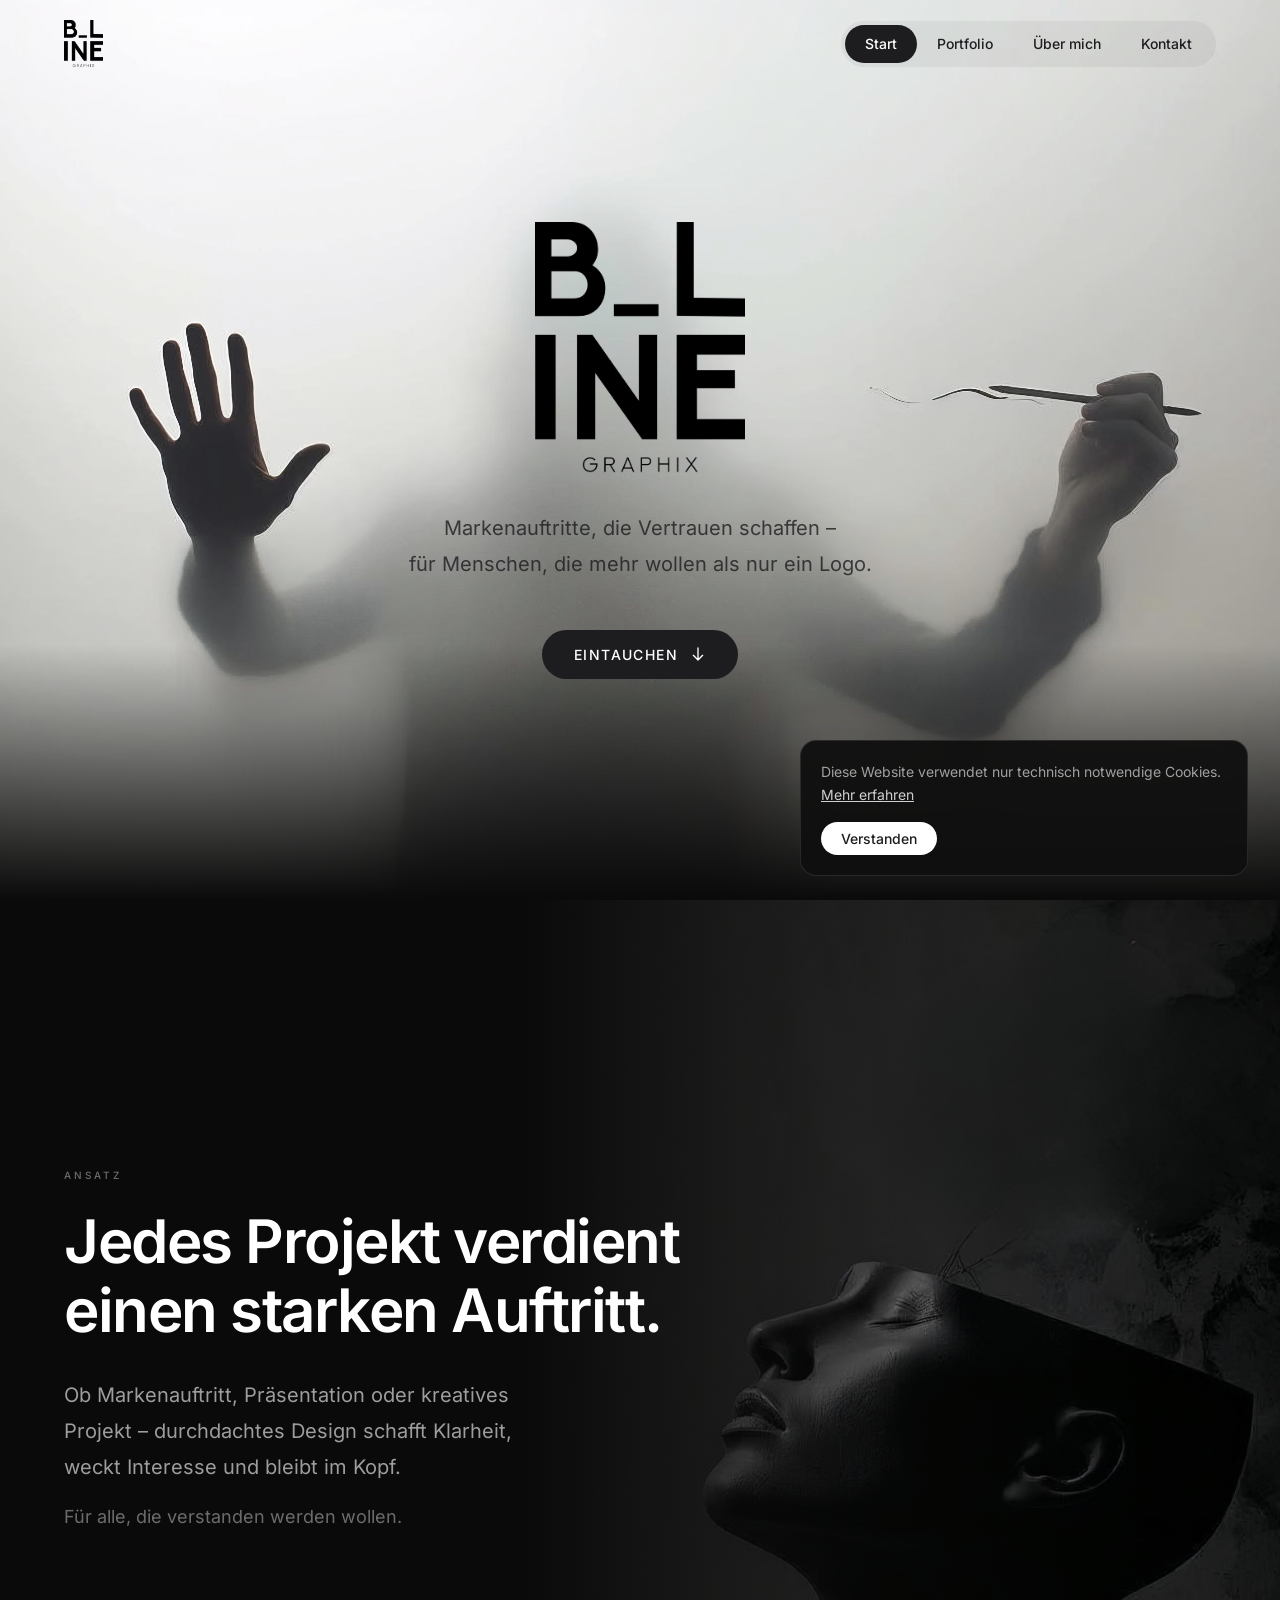
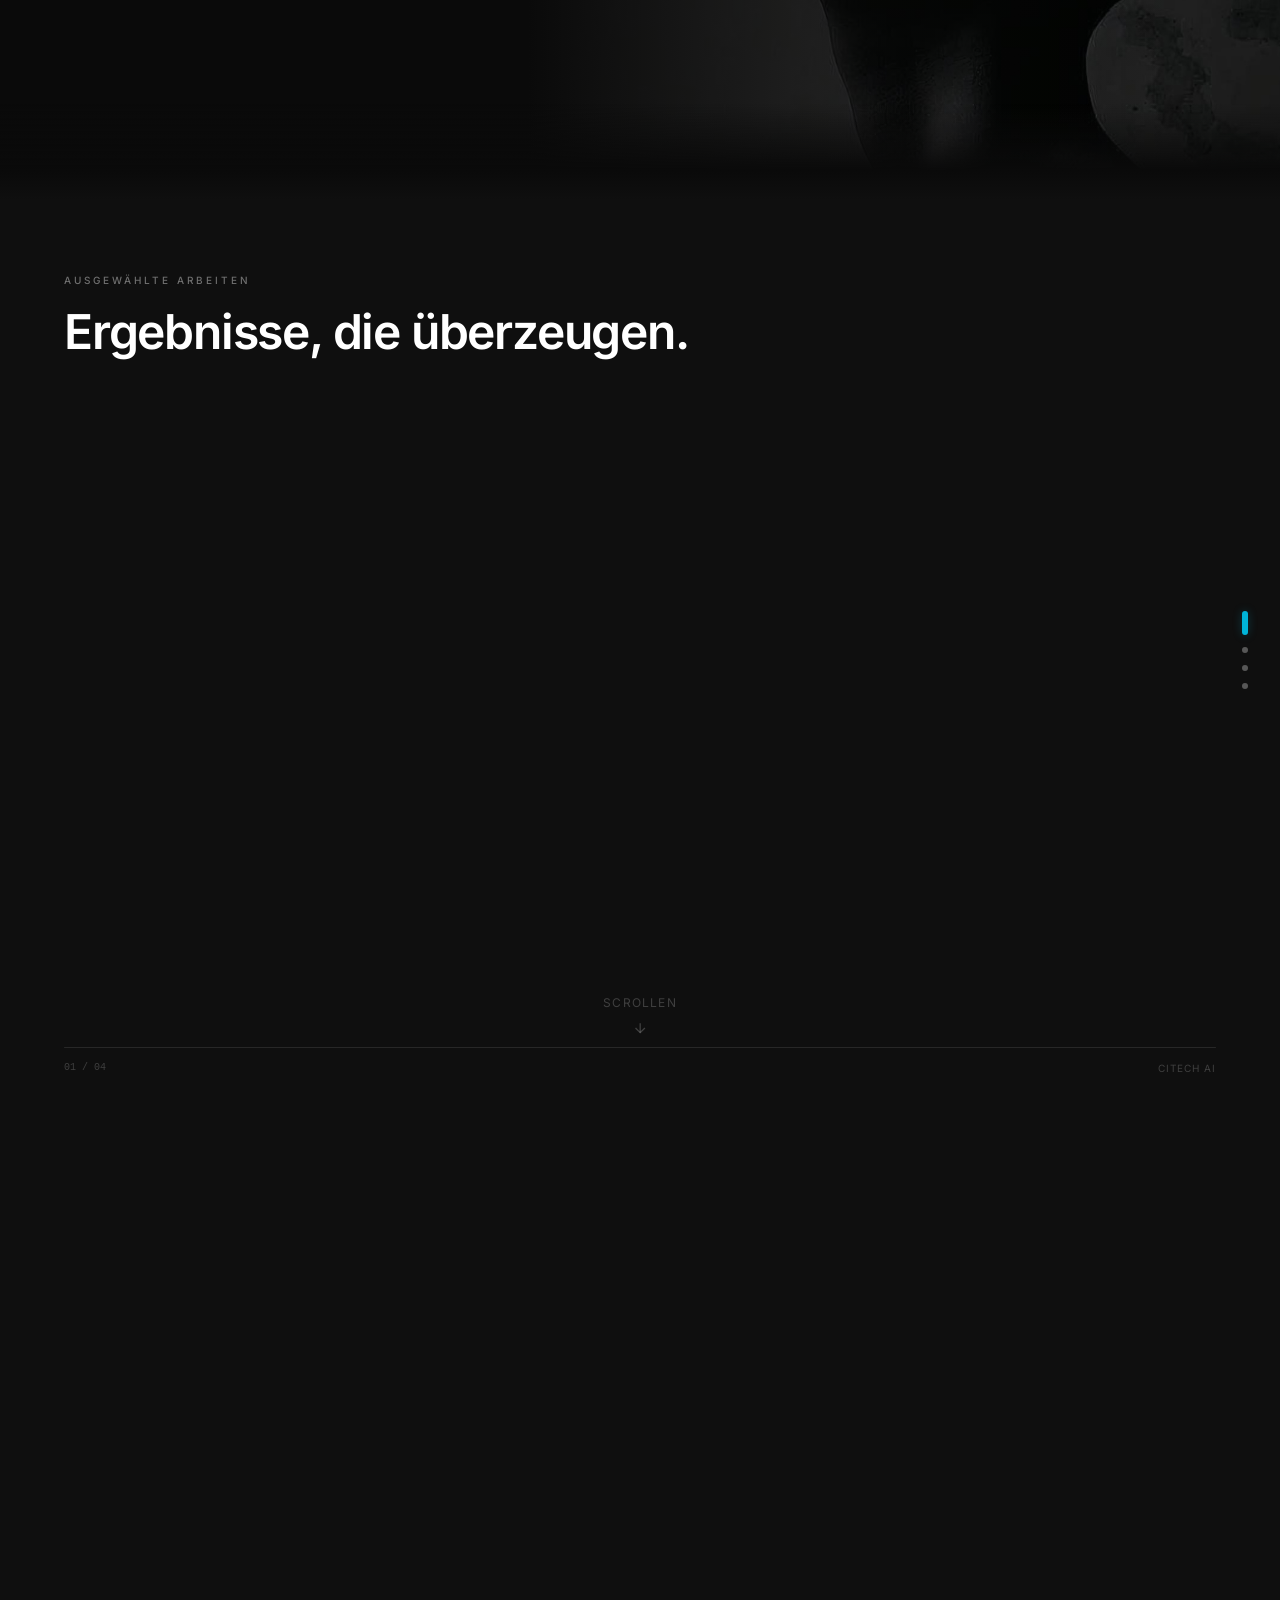
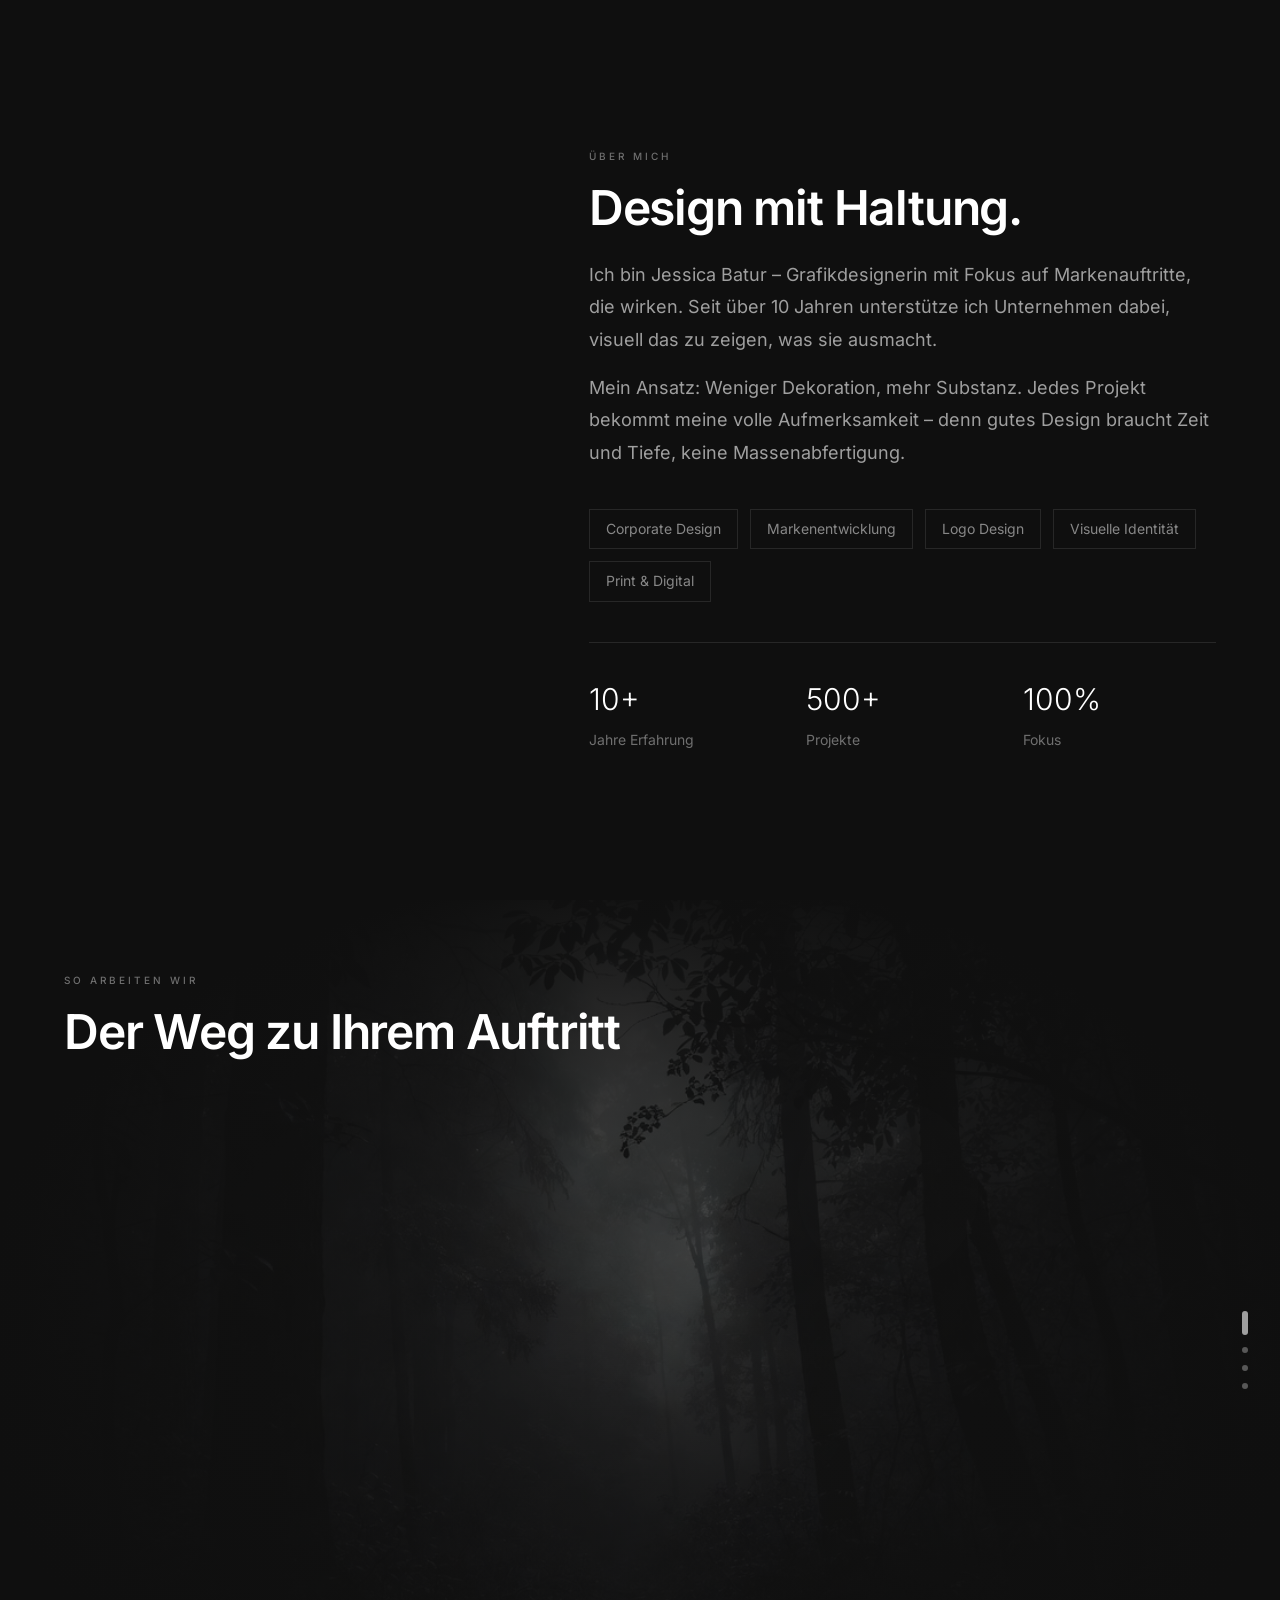
==== index.html @ b1678fa5 "B_LineGraphix V2A - Initial upload Complete website with all design fixes applied.  Co-Authored-By: " ====
<!DOCTYPE html>
<html lang="de">
<head>
    <meta charset="UTF-8">
    <meta name="viewport" content="width=device-width, initial-scale=1.0">
    <title>B_LineGraphix – Grafikdesign & visuelle Kommunikation</title>
    <meta name="description" content="Markenauftritte, die Vertrauen schaffen – für Menschen, die mehr wollen als nur ein Logo. Grafikdesign von Jessica Batur.">

    <style>
        @font-face { font-family: 'Inter'; font-weight: 300; font-style: normal; font-display: swap; src: url('assets/fonts/inter-300.ttf') format('truetype'); }
        @font-face { font-family: 'Inter'; font-weight: 400; font-style: normal; font-display: swap; src: url('assets/fonts/inter-400.ttf') format('truetype'); }
        @font-face { font-family: 'Inter'; font-weight: 500; font-style: normal; font-display: swap; src: url('assets/fonts/inter-500.ttf') format('truetype'); }
        @font-face { font-family: 'Inter'; font-weight: 600; font-style: normal; font-display: swap; src: url('assets/fonts/inter-600.ttf') format('truetype'); }
        @font-face { font-family: 'Inter'; font-weight: 700; font-style: normal; font-display: swap; src: url('assets/fonts/inter-700.ttf') format('truetype'); }
    </style>

    <link rel="stylesheet" href="css/variables.css">
    <link rel="stylesheet" href="css/main.css">
    <link rel="stylesheet" href="css/mobile.css">
    <link rel="icon" type="image/png" href="assets/images/logo.png">

    <!-- Portfolio-Bilder vorladen (verhindert Ruckler beim Scrollen) -->
    <link rel="preload" as="image" href="assets/images/schmetterling.png">
    <link rel="preload" as="image" href="assets/images/citech-logo-white3.svg">
    <link rel="preload" as="image" href="assets/images/jantzen-logo.png">
    <link rel="preload" as="image" href="assets/images/solar-banner.jpg">
</head>
<body>

    <!-- ============================================
         INTRO OVERLAY (direkt im HTML, kein Flash)
         ============================================ -->
    <div class="intro-overlay" id="intro-overlay" aria-hidden="true">
        <div class="intro-logo-container">
            <div class="intro-symbol" id="intro-sym">
                <img src="assets/images/logo.png" alt="B_LineGraphix">
            </div>
            <div class="intro-brand" id="intro-brand">
                <span class="intro-brand-sub">Grafikdesign mit Substanz</span>
            </div>
        </div>
        <button class="intro-skip" id="intro-skip">Überspringen</button>
    </div>

    <!-- ============================================
         PARTICLE MORPH CANVAS (fixed background)
         ============================================ -->
    <canvas id="particle-canvas" aria-hidden="true"></canvas>

    <!-- ============================================
         HEADER (dynamisch: hell/dunkel je nach Section)
         ============================================ -->
    <header class="header" id="header">
        <div class="header-inner">
            <a href="#hero" class="header-logo" id="header-logo">
                <img src="assets/images/logo.png" alt="B_LineGraphix" class="header-logo-img" id="header-logo-img">
            </a>

            <!-- Desktop Nav (Pill-Container) -->
            <nav class="nav-desktop" id="nav-desktop">
                <div class="nav-pill" id="nav-pill">
                    <a href="#hero" class="nav-link active" data-section="hero">Start</a>
                    <a href="#portfolio" class="nav-link" data-section="portfolio">Portfolio</a>
                    <a href="#about" class="nav-link" data-section="about">Über mich</a>
                    <a href="#kontakt" class="nav-link" data-section="kontakt">Kontakt</a>
                </div>
            </nav>

            <!-- Mobile Hamburger -->
            <button class="mobile-toggle" id="mobile-toggle" aria-label="Menü öffnen" aria-expanded="false">
                <svg class="mobile-toggle-icon" id="mobile-toggle-icon" viewBox="0 0 24 24" fill="none" stroke="currentColor" stroke-width="2" stroke-linecap="round"><line x1="3" y1="6" x2="21" y2="6"/><line x1="3" y1="12" x2="21" y2="12"/><line x1="3" y1="18" x2="21" y2="18"/></svg>
            </button>
        </div>

        <!-- Mobile Menu -->
        <div class="mobile-menu" id="mobile-menu">
            <nav class="mobile-menu-nav">
                <a href="#hero" class="mobile-menu-link">Start</a>
                <a href="#portfolio" class="mobile-menu-link">Portfolio</a>
                <a href="#about" class="mobile-menu-link">Über mich</a>
                <a href="#kontakt" class="mobile-menu-link">Kontakt</a>
            </nav>
        </div>
    </header>

    <main>
        <!-- ===== HERO SECTION (Hell, mit Hintergrundbild) ===== -->
        <section class="hero" id="hero">
            <div class="hero-bg">
                <img src="assets/images/hero-background.jpg" alt="" class="hero-bg-img">
                <div class="hero-overlay"></div>
                <div class="hero-gradient-bottom"></div>
            </div>
            <!-- Dive Overlay (fades in during dive animation) -->
            <div class="hero-dive-overlay" id="hero-dive-overlay"></div>

            <div class="hero-content" id="hero-content">
                <img src="assets/images/logo.png" alt="B_LineGraphix" class="hero-logo" id="hero-logo">
                <p class="hero-tagline" id="hero-tagline">Markenauftritte, die Vertrauen schaffen –<br>für Menschen, die mehr wollen als nur ein Logo.</p>
                <div class="hero-cta-wrap" id="hero-cta-wrap">
                    <button class="hero-cta" id="hero-cta">
                        <span>Eintauchen</span>
                        <svg width="16" height="16" viewBox="0 0 24 24" fill="none" stroke="currentColor" stroke-width="2" stroke-linecap="round" stroke-linejoin="round"><path d="M19 14l-7 7m0 0l-7-7m7 7V3"/></svg>
                    </button>
                </div>
            </div>
        </section>

        <!-- ===== PHILOSOPHY SECTION ===== -->
        <section class="philosophy" id="philosophy">
            <!-- Hintergrundbild (Kunst) rechts – volle Höhe, CSS background -->
            <div class="philosophy-bg-image" aria-hidden="true">
                <!-- Gradient INNERHALB des Bild-Divs (Original-Struktur) -->
                <div class="philosophy-gradient-left"></div>
            </div>
            <div class="philosophy-gradient-bottom" aria-hidden="true"></div>

            <div class="philosophy-content site-container">
                <div class="philosophy-grid">
                    <div class="philosophy-text reveal" data-reveal>
                        <span class="section-label">Ansatz</span>
                        <h2 class="philosophy-title">Jedes Projekt verdient einen starken Auftritt.</h2>
                        <div class="philosophy-body">
                            <p class="philosophy-desc">Ob Markenauftritt, Präsentation oder kreatives Projekt – durchdachtes Design schafft Klarheit, weckt Interesse und bleibt im Kopf.</p>
                            <p class="philosophy-sub">Für alle, die verstanden werden wollen.</p>
                        </div>
                    </div>
                    <div class="philosophy-spacer"></div>
                </div>
            </div>
        </section>

        <!-- ===== PORTFOLIO SECTION (Scroll-Driven) ===== -->
        <section class="portfolio" id="portfolio">
            <div class="portfolio-sticky">
                <!-- Living Network Canvas (Portfolio-Hintergrund) -->
                <canvas id="living-network-canvas" aria-hidden="true"></canvas>

                <!-- Header (fades out on scroll) -->
                <div class="portfolio-header" id="portfolio-header">
                    <div class="site-container">
                        <span class="section-label">Ausgewählte Arbeiten</span>
                        <h2 class="portfolio-title">Ergebnisse, die überzeugen.</h2>
                    </div>
                </div>

                <!-- Project Scenes -->
                <div class="portfolio-scenes" id="portfolio-scenes">
                    <!-- Dynamisch per JS gefüllt -->
                </div>

                <!-- Skip Dots (rechts) -->
                <div class="portfolio-skip" id="portfolio-skip"></div>

                <!-- Progress Bar (unten) -->
                <div class="portfolio-progress" id="portfolio-progress">
                    <div class="portfolio-progress-bar">
                        <div class="portfolio-progress-fill" id="portfolio-progress-fill"></div>
                    </div>
                    <div class="portfolio-progress-info">
                        <span class="portfolio-counter" id="portfolio-counter">01 / 04</span>
                        <span class="portfolio-progress-title" id="portfolio-progress-title"></span>
                    </div>
                </div>

                <!-- Scroll Hint -->
                <div class="portfolio-scroll-hint" id="portfolio-scroll-hint">
                    <span>Scrollen</span>
                    <svg width="16" height="16" viewBox="0 0 24 24" fill="none" stroke="currentColor" stroke-width="2"><path d="M12 5v14"/><path d="m19 12-7 7-7-7"/></svg>
                </div>
            </div>
        </section>

        <!-- ===== PORTFOLIO MOBILE (Card Fallback) ===== -->
        <section class="portfolio-mobile" id="portfolio-mobile">
            <div class="site-container">
                <div class="section-header-block reveal" data-reveal>
                    <span class="section-label">Ausgewählte Arbeiten</span>
                    <h2>Ergebnisse, die überzeugen.</h2>
                </div>
                <div class="portfolio-mobile-grid" id="portfolio-mobile-grid">
                    <!-- Dynamisch per JS gefüllt -->
                </div>
                <div class="portfolio-mobile-cta reveal" data-reveal>
                    <p>Ihr Projekt könnte hier stehen.</p>
                    <a href="#kontakt" class="btn-primary">Projekt starten</a>
                </div>
            </div>
        </section>

        <!-- ===== ABOUT SECTION ===== -->
        <section class="about" id="about">
            <div class="section-gradient-top" aria-hidden="true" style="background: linear-gradient(to bottom, var(--bg-dark-2) 0%, transparent 100%);"></div>
            <div class="site-container">
                <div class="about-grid">
                    <div class="about-portrait reveal" data-reveal id="about-portrait">
                        <img src="assets/images/logo.png" alt="B_LineGraphix" class="about-logo-img" id="about-logo-img">
                    </div>
                    <div class="about-text reveal reveal-delay-1" data-reveal>
                        <span class="section-label">Über mich</span>
                        <h2>Design mit Haltung.</h2>
                        <div class="about-desc">
                            <p>Ich bin Jessica Batur – Grafikdesignerin mit Fokus auf Markenauftritte, die wirken. Seit über 10 Jahren unterstütze ich Unternehmen dabei, visuell das zu zeigen, was sie ausmacht.</p>
                            <p>Mein Ansatz: Weniger Dekoration, mehr Substanz. Jedes Projekt bekommt meine volle Aufmerksamkeit – denn gutes Design braucht Zeit und Tiefe, keine Massenabfertigung.</p>
                        </div>
                        <div class="about-services">
                            <span class="service-tag">Corporate Design</span>
                            <span class="service-tag">Markenentwicklung</span>
                            <span class="service-tag">Logo Design</span>
                            <span class="service-tag">Visuelle Identität</span>
                            <span class="service-tag">Print & Digital</span>
                        </div>
                        <div class="about-stats">
                            <div class="stat-item reveal" data-reveal>
                                <span class="stat-number">10+</span>
                                <span class="stat-label">Jahre Erfahrung</span>
                            </div>
                            <div class="stat-item reveal reveal-delay-1" data-reveal>
                                <span class="stat-number">500+</span>
                                <span class="stat-label">Projekte</span>
                            </div>
                            <div class="stat-item reveal reveal-delay-2" data-reveal>
                                <span class="stat-number">100%</span>
                                <span class="stat-label">Fokus</span>
                            </div>
                        </div>
                    </div>
                </div>
            </div>
            <div class="section-gradient-bottom" aria-hidden="true" style="background: linear-gradient(to top, var(--color-black) 0%, transparent 100%);"></div>
        </section>

        <!-- ===== ROADMAP SECTION (Scroll-Driven, wie Portfolio) ===== -->
        <section class="roadmap" id="roadmap">
            <div class="roadmap-sticky">
                <!-- Forest Background -->
                <div class="roadmap-bg" aria-hidden="true">
                    <img src="assets/images/forest-dark.jpg" alt="" loading="lazy">
                    <div class="roadmap-bg-overlay"></div>
                </div>

                <!-- Floating Mesh Gradients -->
                <div class="roadmap-meshes" aria-hidden="true">
                    <div class="roadmap-mesh roadmap-mesh-1"></div>
                    <div class="roadmap-mesh roadmap-mesh-2"></div>
                    <div class="roadmap-mesh roadmap-mesh-3"></div>
                </div>

                <!-- Header (fades out) -->
                <div class="roadmap-scroll-header" id="roadmap-header">
                    <div class="site-container">
                        <span class="section-label">So arbeiten wir</span>
                        <h2>Der Weg zu Ihrem Auftritt</h2>
                    </div>
                </div>

                <!-- Scenes (dynamisch per JS) -->
                <div class="roadmap-scenes" id="roadmap-scenes"></div>

                <!-- Progress dots -->
                <div class="roadmap-dots" id="roadmap-dots"></div>
            </div>
        </section>

        <!-- CTA nach Roadmap (außerhalb sticky) -->
        <section class="roadmap-cta-section" id="roadmap-cta">
            <div class="site-container" style="text-align: center; padding: clamp(4rem, 8vh, 6rem) 0;">
                <p class="roadmap-cta-sub reveal" data-reveal>100% Fokus. Ein Projekt. Während der Zusammenarbeit sind Sie mein einziger Kunde.</p>
                <a href="#kontakt" class="btn-primary reveal" data-reveal>Kostenloses Erstgespräch</a>
            </div>
        </section>

        <!-- ===== CONTACT SECTION ===== -->
        <section class="contact" id="kontakt">
            <div class="section-gradient-top" aria-hidden="true" style="background: linear-gradient(to bottom, var(--color-black) 0%, transparent 100%);"></div>

            <!-- Riesen "Hi." Hintergrundtext -->
            <div class="contact-bg-text" aria-hidden="true">Hi.</div>

            <div class="site-container">
                <div class="contact-grid">
                    <!-- Form (links) -->
                    <div class="contact-form-col reveal" data-reveal>
                        <span class="section-label">Nächster Schritt</span>
                        <h2 class="contact-title">Bereit für einen Auftritt, der wirkt?</h2>
                        <p class="contact-desc">Kostenloses Erstgespräch – unverbindlich, aber nicht unverbindlich. Wir klären, ob und wie ich helfen kann.</p>

                        <form class="contact-form" id="contact-form" novalidate>
                            <div class="form-group">
                                <label for="contact-name">Name</label>
                                <input type="text" id="contact-name" name="name" placeholder="Vor- und Nachname" required autocomplete="name">
                            </div>
                            <div class="form-group">
                                <label for="contact-email">E-Mail</label>
                                <input type="email" id="contact-email" name="email" placeholder="email@beispiel.de" required autocomplete="email">
                            </div>
                            <div class="form-group">
                                <label for="contact-message">Nachricht</label>
                                <textarea id="contact-message" name="message" rows="4" placeholder="Projektidee oder Anfrage beschreiben..." style="resize: none;"></textarea>
                            </div>
                            <!-- Honeypot -->
                            <div style="position:absolute;left:-9999px;" aria-hidden="true">
                                <input type="text" name="website" tabindex="-1" autocomplete="off">
                            </div>
                            <button type="submit" class="btn-primary btn-submit" id="contact-submit">Gespräch vereinbaren</button>
                            <div class="form-status" id="form-status" role="alert"></div>
                        </form>
                    </div>

                    <!-- Info (rechts) -->
                    <div class="contact-info-col reveal reveal-delay-1" data-reveal>
                        <div class="contact-info-group">
                            <span class="contact-info-label">E-Mail</span>
                            <a href="mailto:info@blinegraphix.de" class="contact-info-value">info@blinegraphix.de</a>
                        </div>
                        <div class="contact-info-group">
                            <span class="contact-info-label">Telefon</span>
                            <a href="tel:+4917096698531" class="contact-info-value">0170 9669853</a>
                        </div>
                        <div class="contact-info-group">
                            <span class="contact-info-label">Adresse</span>
                            <span class="contact-info-value">Dorfstraße 30a<br>85445 Oberding</span>
                        </div>
                        <div class="contact-info-group">
                            <span class="contact-info-label">Social</span>
                            <div class="contact-social">
                                <a href="https://www.linkedin.com/in/jessica-batur-0040873aa/" target="_blank" rel="noopener" class="social-icon" aria-label="LinkedIn">
                                    <span>In</span>
                                </a>
                            </div>
                        </div>
                    </div>
                </div>
            </div>
        </section>
    </main>

    <!-- ============================================
         FOOTER
         ============================================ -->
    <footer class="footer">
        <div class="site-container">
            <div class="footer-grid">
                <div class="footer-brand">
                    <a href="#hero"><img src="assets/images/logo.png" alt="B_LineGraphix" class="footer-logo"></a>
                    <p class="footer-tagline">Markenauftritte mit Substanz.</p>
                    <div class="footer-social">
                        <a href="https://www.linkedin.com/in/jessica-batur-0040873aa/" target="_blank" rel="noopener" class="footer-social-icon"><span>In</span></a>
                    </div>
                </div>
                <div class="footer-nav-col">
                    <h4 class="footer-col-title">Navigation</h4>
                    <nav class="footer-links">
                        <a href="#hero">Start</a>
                        <a href="#portfolio">Portfolio</a>
                        <a href="#about">Über mich</a>
                        <a href="#kontakt">Kontakt</a>
                    </nav>
                </div>
                <div class="footer-contact-col">
                    <h4 class="footer-col-title">Kontakt</h4>
                    <div class="footer-links">
                        <a href="mailto:info@blinegraphix.de">info@blinegraphix.de</a>
                        <a href="tel:+4917096698531">0170 9669853</a>
                        <span>Dorfstraße 30a, 85445 Oberding</span>
                    </div>
                </div>
            </div>
            <div class="footer-bottom">
                <span>&copy; 2026 B_LineGraphix. Alle Rechte vorbehalten.</span>
                <nav class="footer-bottom-nav">
                    <a href="pages/impressum.html">Impressum</a>
                    <a href="pages/datenschutz.html">Datenschutz</a>
                    <a href="pages/ki-transparenz.html">KI-Transparenz</a>
                </nav>
            </div>
        </div>
    </footer>

    <!-- ============================================
         MODALS (Portfolio Details)
         ============================================ -->
    <div class="modal-overlay" id="modal-overlay">
        <div class="modal-content" id="modal-content">
            <button class="modal-close" id="modal-close" aria-label="Schließen">
                <svg width="24" height="24" viewBox="0 0 24 24" fill="none" stroke="currentColor" stroke-width="2"><line x1="18" y1="6" x2="6" y2="18"/><line x1="6" y1="6" x2="18" y2="18"/></svg>
            </button>
            <div id="modal-body"></div>
        </div>
    </div>

    <!-- ============================================
         COOKIE BANNER
         ============================================ -->
    <div class="cookie-banner" id="cookie-banner">
        <p>Diese Website verwendet nur technisch notwendige Cookies. <a href="pages/datenschutz.html">Mehr erfahren</a></p>
        <button class="btn-cookie" id="cookie-accept">Verstanden</button>
    </div>

    <!-- Scripts -->
    <script src="js/content.js"></script>
    <script src="js/main.js"></script>
</body>
</html>
---- css/variables.css ----
/* ============================================
   B_LineGraphix V2 - Design System Variables
   ============================================
   1:1 Rebuild des Original-Designs.
   Farben, Abstände, Typografie – alles an EINER Stelle.
   ============================================ */

:root {
    /* --- Farbpalette (Original B_Line) --- */
    --color-white:       #FFFFFF;
    --color-off-white:   #FAFAFA;
    --color-light-gray:  #F5F5F7;
    --color-medium-gray: #86868B;
    --color-anthracite:  #1D1D1F;
    --color-black:       #000000;

    /* Dark Section Backgrounds */
    --bg-dark-1: #0f0f0f;
    --bg-dark-2: #121212;
    --bg-dark-3: #0d0d0d;
    --bg-dark-4: #161616;

    /* Text (Weiß mit Opacity-Stufen) */
    --text-white:     rgba(255,255,255,1);
    --text-white-90:  rgba(255,255,255,0.90);
    --text-white-80:  rgba(255,255,255,0.80);
    --text-white-70:  rgba(255,255,255,0.70);
    --text-white-60:  rgba(255,255,255,0.60);
    --text-white-50:  rgba(255,255,255,0.50);
    --text-white-40:  rgba(255,255,255,0.40);
    --text-white-30:  rgba(255,255,255,0.30);
    --text-white-20:  rgba(255,255,255,0.20);
    --text-white-10:  rgba(255,255,255,0.10);
    --text-white-06:  rgba(255,255,255,0.06);
    --text-white-04:  rgba(255,255,255,0.04);
    --text-white-02:  rgba(255,255,255,0.02);

    /* Borders */
    --border-light:   rgba(255,255,255,0.06);
    --border-medium:  rgba(255,255,255,0.10);
    --border-hover:   rgba(255,255,255,0.20);

    /* Functional */
    --color-success: #22c55e;
    --color-error:   #ef4444;

    /* --- Typografie --- */
    --font-family: 'Inter', -apple-system, BlinkMacSystemFont, 'Segoe UI', sans-serif;

    /* --- Spacing --- */
    --space-1:  0.25rem;
    --space-2:  0.5rem;
    --space-3:  0.75rem;
    --space-4:  1rem;
    --space-5:  1.25rem;
    --space-6:  1.5rem;
    --space-8:  2rem;
    --space-10: 2.5rem;
    --space-12: 3rem;
    --space-16: 4rem;
    --space-20: 5rem;
    --space-24: 6rem;

    /* --- Border Radius --- */
    --radius-lg:   12px;
    --radius-2xl:  16px;
    --radius-full: 9999px;

    /* --- Transitions --- */
    --transition-fast:   0.15s ease;
    --transition-base:   0.3s ease;
    --transition-slow:   0.5s ease;
    --transition-colors: 0.7s ease-out;

    /* --- Z-Index --- */
    --z-background:  -1;
    --z-content:     1;
    --z-overlay:     10;
    --z-header:      50;
    --z-mobile-menu: 60;
    --z-portfolio-ui:30;
    --z-modal:       100;
    --z-cookie:      90;
    --z-intro:       200;

    /* --- Container --- */
    --site-max:         1440px;
    --container-padding: clamp(20px, 5vw, 80px);
    --section-padding-y: clamp(80px, 15vh, 160px);
}
---- css/main.css ----
/* ============================================
   B_LineGraphix V2 - Main Stylesheet
   1:1 Rebuild des Original-Designs
   ============================================ */

/* ============================================
   1. RESET & BASE
   ============================================ */
*, *::before, *::after { box-sizing: border-box; margin: 0; padding: 0; }
html { scroll-behavior: smooth; -webkit-text-size-adjust: 100%; font-size: 16px; }

body {
    font-family: var(--font-family);
    font-size: 1rem;
    line-height: 1.6;
    color: var(--color-white);
    background: var(--bg-dark-1);
    -webkit-font-smoothing: antialiased;
    -moz-osx-font-smoothing: grayscale;
    overflow-x: hidden;
}

img { max-width: 100%; height: auto; display: block; }
a { color: inherit; text-decoration: none; }
ul, ol { list-style: none; }
button { font-family: inherit; cursor: pointer; border: none; background: none; color: inherit; }

h1, h2, h3, h4 {
    font-weight: 600;
    letter-spacing: -0.025em;
    line-height: 1.15;
}

::selection {
    background: var(--color-anthracite);
    color: var(--color-white);
}

/* ============================================
   2. LAYOUT
   ============================================ */
.site-container {
    max-width: var(--site-max);
    margin: 0 auto;
    padding-left: var(--container-padding);
    padding-right: var(--container-padding);
    position: relative;
    z-index: 3;
}

/* Labels */
.section-label {
    display: block;
    font-size: 10px;
    font-weight: 500;
    letter-spacing: 0.3em;
    text-transform: uppercase;
    color: var(--text-white-40);
    margin-bottom: 1rem;
}

.section-header-block {
    margin-bottom: 3rem;
}

.section-header-block h2 {
    font-size: clamp(1.75rem, 4vw, 2.5rem);
    color: var(--text-white);
    letter-spacing: -0.025em;
}

/* Section Gradients (Original: h-24 md:h-32 = 6rem/8rem) */
.section-gradient-top {
    height: clamp(6rem, 6vh, 8rem);
    background: linear-gradient(to bottom, var(--bg-dark-2) 0%, transparent 100%);
    position: relative;
    z-index: 20;
}

.section-gradient-bottom {
    height: clamp(6rem, 6vh, 8rem);
    background: linear-gradient(to top, var(--bg-dark-1) 0%, transparent 100%);
    position: relative;
    z-index: 20;
}

/* Buttons */
.btn-primary {
    display: inline-flex;
    align-items: center;
    gap: 0.5rem;
    padding: 0.75rem 1.5rem;
    font-size: 0.875rem;
    font-weight: 500;
    color: var(--color-black);
    background: rgba(255,255,255,0.9);
    border-radius: var(--radius-full);
    transition: background var(--transition-base);
    cursor: pointer;
    border: none;
}

.btn-primary:hover {
    background: var(--color-white);
}

/* ============================================
   3. PARTICLE CANVAS (fixed background)
   ============================================ */
#particle-canvas {
    position: fixed;
    top: 0;
    left: 0;
    width: 100%;
    height: 100%;
    z-index: 2;
    pointer-events: none;
    transition: opacity 1s ease;
}

#particle-canvas.fade-out {
    opacity: 0;
}

/* ============================================
   4. HEADER
   ============================================ */
.header {
    position: fixed;
    top: 0;
    left: 0;
    right: 0;
    z-index: var(--z-header);
    transition: all var(--transition-colors);
    padding: 1.25rem 0;
}

.header.scrolled {
    padding: 0.75rem 0;
}

/* Light section header */
.header.light {
    /* Transparent on hero, glass on scroll */
}

.header.light.scrolled {
    background: rgba(255,255,255,0.80);
    backdrop-filter: blur(12px);
    -webkit-backdrop-filter: blur(12px);
    box-shadow: 0 1px 3px rgba(0,0,0,0.05);
}

/* Dark section header */
.header.dark.scrolled {
    background: rgba(29,29,31,0.80);
    backdrop-filter: blur(12px);
    -webkit-backdrop-filter: blur(12px);
    box-shadow: 0 2px 12px rgba(0,0,0,0.3);
}

.header.dark {
    box-shadow: 0 2px 12px rgba(0,0,0,0.2);
}

.header-inner {
    max-width: var(--site-max);
    margin: 0 auto;
    padding: 0 var(--container-padding);
    display: flex;
    align-items: center;
    justify-content: space-between;
}

.header-logo-img {
    height: 48px;
    transition: height var(--transition-base), filter var(--transition-colors);
}

.header.scrolled .header-logo-img {
    height: 36px;
}

/* Logo: invert for dark sections (original logo is dark on transparent) */
.header.dark .header-logo-img {
    filter: invert(1);
}

.header.light .header-logo-img {
    filter: none;
}

/* Nav Pill */
.nav-pill {
    display: flex;
    align-items: center;
    border-radius: var(--radius-full);
    padding: 0.25rem;
    transition: background var(--transition-colors);
}

.header.dark .nav-pill {
    background: rgba(255,255,255,0.10);
}

.header.light .nav-pill {
    background: rgba(29,29,31,0.05);
}

.nav-link {
    padding: 0.5rem 1.25rem;
    font-size: 0.875rem;
    font-weight: 500;
    border-radius: var(--radius-full);
    transition: all var(--transition-colors);
    white-space: nowrap;
}

/* Dark section nav */
.header.dark .nav-link {
    color: var(--text-white);
}

.header.dark .nav-link:hover {
    background: rgba(255,255,255,0.20);
}

.header.dark .nav-link.active {
    background: var(--color-white);
    color: var(--color-anthracite);
}

/* Light section nav */
.header.light .nav-link {
    color: var(--color-anthracite);
}

.header.light .nav-link:hover {
    background: rgba(29,29,31,0.10);
}

.header.light .nav-link.active {
    background: var(--color-anthracite);
    color: var(--color-white);
}

/* Mobile Toggle */
.mobile-toggle {
    display: none;
    width: 40px;
    height: 40px;
    align-items: center;
    justify-content: center;
    border-radius: var(--radius-full);
    transition: background var(--transition-colors);
    z-index: calc(var(--z-mobile-menu) + 1);
}

.header.dark .mobile-toggle {
    background: rgba(255,255,255,0.10);
}

.header.light .mobile-toggle {
    background: rgba(29,29,31,0.05);
}

.mobile-toggle-icon {
    width: 20px;
    height: 20px;
}

.header.dark .mobile-toggle-icon {
    color: var(--color-white);
}

.header.light .mobile-toggle-icon {
    color: var(--color-anthracite);
}

/* Mobile Menu */
.mobile-menu {
    position: fixed;
    inset: 0;
    background: rgba(255,255,255,0.95);
    backdrop-filter: blur(16px);
    -webkit-backdrop-filter: blur(16px);
    z-index: var(--z-mobile-menu);
    display: flex;
    align-items: center;
    justify-content: center;
    opacity: 0;
    visibility: hidden;
    transition: opacity 0.4s ease, visibility 0.4s ease;
}

.mobile-menu.active {
    opacity: 1;
    visibility: visible;
}

.mobile-menu-nav {
    display: flex;
    flex-direction: column;
    align-items: center;
    gap: 2rem;
}

.mobile-menu-link {
    font-size: 1.5rem;
    font-weight: 500;
    color: var(--color-medium-gray);
    transition: color var(--transition-fast);
}

.mobile-menu-link:hover {
    color: var(--color-anthracite);
}

/* ============================================
   5. HERO SECTION
   ============================================ */
.hero {
    min-height: 100vh;
    display: flex;
    align-items: center;
    justify-content: center;
    position: relative;
    overflow: hidden;
    text-align: center;
}

.hero-bg {
    position: absolute;
    inset: 0;
}

.hero-bg-img {
    width: 100%;
    height: 100%;
    object-fit: cover;
    object-position: 50% 15%;
}

.hero-overlay {
    position: absolute;
    inset: 0;
    background: rgba(255,255,255,0.10);
}

.hero-gradient-bottom {
    position: absolute;
    bottom: 0;
    left: 0;
    right: 0;
    height: 16rem;
    background: linear-gradient(to top, #0a0a0a 0%, rgba(10,10,10,0.5) 50%, transparent 100%);
}

.hero-content {
    position: relative;
    z-index: 3;
    max-width: 700px;
    padding: 0 var(--container-padding);
    transition: opacity 1s ease, transform 1s ease;
}

.hero-logo {
    height: clamp(8rem, 20vw, 16rem);
    width: auto;
    margin: 0 auto 2rem;
    opacity: 0;
    transform: translateY(30px);
    animation: heroFadeUp 0.8s ease-out 0.3s forwards;
}

.hero-tagline {
    font-size: clamp(1rem, 2.5vw, 1.25rem);
    color: rgba(29,29,31,0.8);
    line-height: 1.8;
    margin-bottom: 2.5rem;
    opacity: 0;
    transform: translateY(30px);
    animation: heroFadeUp 0.8s ease-out 0.5s forwards;
}

.hero-cta {
    display: inline-flex;
    align-items: center;
    gap: 0.75rem;
    padding: 1rem 2rem;
    background: var(--color-anthracite);
    color: var(--color-white);
    font-size: 0.875rem;
    font-weight: 500;
    letter-spacing: 0.1em;
    text-transform: uppercase;
    border-radius: var(--radius-full);
    transition: all var(--transition-base);
    opacity: 0;
    transform: translateY(30px);
    animation: heroFadeUp 0.8s ease-out 0.7s forwards;
}

.hero-cta:hover {
    background: var(--color-black);
    transform: scale(1.05) translateY(0) !important;
}

.hero-cta:disabled {
    cursor: default;
}

.hero-cta-wrap {
    margin-top: 3rem;
    opacity: 0;
    transform: translateY(20px);
    animation: heroFadeUp 0.8s ease-out 0.7s forwards;
}

/* Dive Overlay */
.hero-dive-overlay {
    position: absolute;
    inset: 0;
    background: #0d0d0d;
    z-index: 20;
    opacity: 0;
    pointer-events: none;
    transition: opacity 1.5s ease-in-out;
}

.hero-dive-overlay.active {
    opacity: 1;
}

.hero-cta svg {
    animation: bounceDown 2s ease-in-out infinite;
}

@keyframes heroFadeUp {
    to { opacity: 1; transform: translateY(0); }
}

@keyframes bounceDown {
    0%, 100% { transform: translateY(0); }
    50% { transform: translateY(5px); }
}

/* ============================================
   6. PHILOSOPHY SECTION
   ============================================ */
.philosophy {
    min-height: 100vh;
    display: flex;
    align-items: center;
    position: relative;
    overflow: hidden;
    background: #0a0a0a;
}

.philosophy-bg-image {
    position: absolute;
    top: 0;
    bottom: 0;
    right: 0;
    width: 60%;
    background-image: url('../assets/images/kunst-black.png');
    background-size: cover;
    background-position: center center;
}

.philosophy-gradient-left {
    position: absolute;
    top: 0;
    bottom: 0;
    left: -40%;
    right: 0;
    background: linear-gradient(to right, #0a0a0a 30%, transparent 90%);
}

.philosophy-gradient-bottom {
    position: absolute;
    bottom: 0;
    left: 0;
    right: 0;
    height: clamp(6rem, 6vh, 8rem);
    background: linear-gradient(to top, var(--bg-dark-1) 0%, #0a0a0a 30%, transparent 100%);
    z-index: 20;
}

.philosophy-content {
    position: relative;
    z-index: 10;
    width: 100%;
}

.philosophy-grid {
    display: grid;
    grid-template-columns: 7fr 5fr;
    gap: 4rem;
    align-items: center;
}

.philosophy-text {
    max-width: none;
}

.philosophy-body {
    max-width: 28rem;
}

.philosophy-spacer {
    /* Leerraum rechts – Bild zeigt durch */
}

.philosophy-text .section-label {
    margin-bottom: 1.5rem;
    color: var(--text-white-40);
}

.philosophy-title {
    font-size: clamp(1.875rem, 5vw, 3.75rem);
    color: var(--text-white);
    letter-spacing: -0.025em;
    line-height: 1.15;
    margin-bottom: 2rem;
}

.philosophy-desc {
    font-size: clamp(1.125rem, 2vw, 1.25rem);
    color: var(--text-white-60);
    line-height: 1.8;
    margin-bottom: 1rem;
}

.philosophy-sub {
    font-size: clamp(1rem, 1.5vw, 1.125rem);
    color: var(--text-white-40);
    line-height: 1.8;
}

/* ============================================
   7. PORTFOLIO SECTION (Desktop: Scroll-Driven)
   ============================================ */
.portfolio {
    position: relative;
    background: var(--bg-dark-1);
}

.portfolio-sticky {
    position: sticky;
    top: 0;
    height: 100vh;
    overflow: hidden;
    background: var(--bg-dark-1);
}

#living-network-canvas {
    position: absolute;
    inset: 0;
    width: 100%;
    height: 100%;
    opacity: 0.8;
    pointer-events: none;
    z-index: 1;
}

.portfolio-header {
    position: absolute;
    top: 0;
    left: 0;
    right: 0;
    z-index: 20;
    padding-top: clamp(3rem, 8vh, 6rem);
    transition: opacity 0.3s ease;
}

.portfolio-title {
    font-size: clamp(1.5rem, 4vw, 3rem);
    color: var(--text-white);
}

/* Portfolio Scenes */
.portfolio-scenes {
    position: absolute;
    inset: 0;
    z-index: 3;
}

.portfolio-scene {
    position: absolute;
    inset: 0;
    opacity: 0;
    pointer-events: none;
}

.portfolio-scene.active {
    pointer-events: auto;
}

/* Project Logo – naked, linksbündig, auf Texthöhe */
.portfolio-card {
    position: absolute;
    left: clamp(2rem, 8vw, 10rem);
    top: 34%;
    transform: translateY(-50%);
    width: clamp(300px, 35vw, 550px);
    display: flex;
    align-items: center;
    justify-content: center;
    background: none;
    border: none;
    box-shadow: none;
}

.portfolio-card img {
    max-width: 100%;
    max-height: 400px;
    object-fit: contain;
}

/* Individuelle Logo-Anpassungen pro Projekt */

/* CITECH: minimal tiefer */
.portfolio-card[data-project="0"] {
    left: clamp(1.5rem, 5vw, 6rem);
    top: 28%;
}

/* Wegweiser: etwas weiter links */
.portfolio-card[data-project="1"] {
    left: clamp(1rem, 3.5vw, 4rem);
    top: 22%;
    width: clamp(380px, 42vw, 680px);
}
.portfolio-card[data-project="1"] img {
    max-height: 500px;
}

/* Jantzen: kleiner, etwas nach rechts, weiter runter */
.portfolio-card[data-project="2"] {
    left: clamp(2.5rem, 7vw, 8rem);
    top: 36%;
    width: clamp(240px, 28vw, 440px);
}
.portfolio-card[data-project="2"] img {
    max-height: 320px;
}

/* Solarbau: nach links, höher */
.portfolio-card[data-project="3"] {
    left: clamp(1.5rem, 5vw, 6rem);
    top: 30%;
}

/* Big Background Number */
.portfolio-bg-number {
    position: absolute;
    top: 50%;
    left: 50%;
    transform: translate(-50%, -50%);
    font-size: clamp(10rem, 25vw, 28rem);
    font-weight: 900;
    color: var(--text-white);
    line-height: 1;
    pointer-events: none;
    user-select: none;
}

/* Project Info (rechts neben Card) */
.portfolio-info {
    position: absolute;
    right: clamp(2rem, 8vw, 10rem);
    top: 50%;
    transform: translateY(-50%);
    max-width: 400px;
}

.portfolio-info-category {
    font-size: 10px;
    letter-spacing: 0.3em;
    text-transform: uppercase;
    color: var(--text-white-50);
    margin-bottom: 0.5rem;
}

.portfolio-info-title {
    font-size: clamp(1.5rem, 4vw, 3rem);
    font-weight: 700;
    color: var(--text-white-90);
    margin-bottom: 0.5rem;
}

.portfolio-info-desc {
    color: var(--text-white-60);
    font-size: clamp(0.8rem, 1.2vw, 1rem);
    line-height: 1.7;
    margin-bottom: 0.5rem;
}

.portfolio-info-details {
    color: var(--text-white-40);
    font-size: clamp(0.75rem, 1vw, 0.875rem);
    line-height: 1.7;
}

.portfolio-info-actions {
    display: flex;
    flex-wrap: wrap;
    gap: 0.75rem;
    margin-top: 1.5rem;
}

.portfolio-action-btn {
    display: inline-flex;
    align-items: center;
    gap: 0.5rem;
    padding: 0.625rem 1.25rem;
    border-radius: var(--radius-full);
    font-size: 0.875rem;
    color: var(--text-white-60);
    background: linear-gradient(135deg, rgba(255,255,255,0.08), rgba(255,255,255,0.03));
    border: 1px solid var(--border-medium);
    transition: all var(--transition-base);
}

.portfolio-action-btn:hover {
    color: var(--text-white);
    border-color: var(--border-hover);
}

.portfolio-accent-line {
    margin-top: 1.5rem;
    width: 4rem;
    height: 1px;
    border-radius: var(--radius-full);
}

/* Skip Dots */
.portfolio-skip {
    position: absolute;
    right: clamp(1rem, 3vw, 2rem);
    top: 50%;
    transform: translateY(-50%);
    z-index: var(--z-portfolio-ui);
    display: flex;
    flex-direction: column;
    align-items: flex-end;
    gap: 0.75rem;
}

.skip-dot {
    width: 6px;
    height: 6px;
    border-radius: var(--radius-full);
    background: var(--text-white-30);
    border: none;
    cursor: pointer;
    transition: all 0.5s ease;
    padding: 0;
}

.skip-dot.active {
    width: 6px;
    height: 24px;
    border-radius: 3px;
}

/* Progress Bar */
.portfolio-progress {
    position: absolute;
    bottom: 1.5rem;
    left: clamp(2rem, 5vw, 4rem);
    right: clamp(2rem, 5vw, 4rem);
    z-index: var(--z-portfolio-ui);
}

.portfolio-progress-bar {
    height: 1px;
    background: var(--text-white-10);
    border-radius: var(--radius-full);
    margin-bottom: 0.75rem;
}

.portfolio-progress-fill {
    height: 100%;
    background: var(--text-white-30);
    border-radius: var(--radius-full);
    width: 0%;
    transition: width 0.1s linear;
}

.portfolio-progress-info {
    display: flex;
    justify-content: space-between;
}

.portfolio-counter {
    font-family: monospace;
    font-size: 10px;
    color: var(--text-white-20);
}

.portfolio-progress-title {
    font-size: 10px;
    color: var(--text-white-20);
    letter-spacing: 0.1em;
    text-transform: uppercase;
}

/* Scroll Hint */
.portfolio-scroll-hint {
    position: absolute;
    bottom: 4rem;
    left: 50%;
    transform: translateX(-50%);
    z-index: 20;
    text-align: center;
    color: var(--text-white-20);
    font-size: 0.75rem;
    letter-spacing: 0.1em;
    text-transform: uppercase;
    display: flex;
    flex-direction: column;
    align-items: center;
    gap: 0.5rem;
    transition: opacity 0.3s ease;
}

.portfolio-scroll-hint svg {
    animation: bounceDown 2s ease-in-out infinite;
}

/* ============================================
   8. PORTFOLIO MOBILE (Card Fallback)
   ============================================ */
.portfolio-mobile {
    display: none;
    background: var(--bg-dark-1);
    padding: var(--section-padding-y) 0;
}

.portfolio-mobile-grid {
    display: grid;
    grid-template-columns: 1fr;
    gap: 1.5rem;
    margin-bottom: 3rem;
}

.portfolio-mobile-card {
    border: 1px solid var(--border-light);
    border-radius: var(--radius-2xl);
    overflow: hidden;
    background: rgba(255,255,255,0.02);
    transition: border-color var(--transition-base);
}

.portfolio-mobile-card:hover {
    border-color: var(--border-hover);
}

.portfolio-mobile-card-img {
    height: 180px;
    display: flex;
    align-items: center;
    justify-content: center;
    padding: 2rem;
    background: rgba(0,0,0,0.3);
}

.portfolio-mobile-card-img img {
    max-height: 100%;
    max-width: 70%;
    object-fit: contain;
}

.portfolio-mobile-card-body {
    padding: 1.25rem;
}

.portfolio-mobile-card-body .section-label {
    margin-bottom: 0.5rem;
}

.portfolio-mobile-card-body h3 {
    font-size: 1.125rem;
    color: var(--text-white);
    margin-bottom: 0.5rem;
}

.portfolio-mobile-card-body p {
    font-size: 0.875rem;
    color: var(--text-white-60);
    line-height: 1.7;
    margin-bottom: 1rem;
}

.portfolio-mobile-card-actions {
    display: flex;
    gap: 0.5rem;
    flex-wrap: wrap;
}

.portfolio-mobile-cta {
    text-align: center;
    margin-top: 2rem;
}

.portfolio-mobile-cta p {
    color: var(--text-white-50);
    margin-bottom: 1.5rem;
}

/* ============================================
   9. TESTIMONIALS
   ============================================ */
.testimonials {
    position: relative;
    background: var(--bg-dark-2);
    padding: var(--section-padding-y) 0;
}

.testimonials-grid {
    display: grid;
    grid-template-columns: repeat(2, 1fr);
    gap: clamp(2rem, 4vw, 3rem);
}

.testimonial-card {
    position: relative;
    padding: clamp(2rem, 3vw, 2.5rem);
    border: 1px solid var(--border-medium);
    background: rgba(255,255,255,0.02);
}

.testimonial-quote-mark {
    position: absolute;
    top: -1rem;
    left: 2rem;
    width: 2rem;
    height: 2rem;
    background: var(--bg-dark-2);
    display: flex;
    align-items: center;
    justify-content: center;
    font-size: 1.5rem;
    color: var(--text-white-20);
}

.testimonial-quote {
    font-size: clamp(1rem, 1.5vw, 1.25rem);
    color: var(--text-white-70);
    line-height: 1.8;
    margin-bottom: 2rem;
}

.testimonial-author {
    display: flex;
    align-items: center;
    gap: 1rem;
}

.testimonial-avatar {
    width: 3rem;
    height: 3rem;
    border-radius: 50%;
    background: var(--text-white-10);
    display: flex;
    align-items: center;
    justify-content: center;
    color: var(--text-white-20);
}

.testimonial-name {
    display: block;
    font-weight: 500;
    color: var(--text-white);
}

.testimonial-role {
    display: block;
    font-size: 0.875rem;
    color: var(--text-white-40);
}

/* ============================================
   10. ABOUT SECTION
   ============================================ */
.about {
    position: relative;
    min-height: 100vh;
    display: flex;
    align-items: center;
    padding: clamp(6rem, 12vh, 8rem) 0;
    overflow: hidden;
    background: var(--bg-dark-1);
}

.about-grid {
    display: grid;
    grid-template-columns: 5fr 7fr;
    gap: clamp(3rem, 6vw, 5rem);
    align-items: center;
}

.about-portrait {
    display: flex;
    align-items: center;
    justify-content: center;
    aspect-ratio: 3/4;
    overflow: hidden;
}

.about-logo-img {
    width: 75%;
    max-width: 280px;
    filter: invert(1);
    mix-blend-mode: screen;
    opacity: 0;
    transition: opacity 1s ease;
}

.about-logo-img.visible {
    opacity: 1;
}

.about-text .section-label {
    margin-bottom: 1rem;
}

.about-text h2 {
    font-size: clamp(1.875rem, 4vw, 3rem);
    color: var(--text-white);
    margin-bottom: 1.5rem;
}

.about-desc {
    margin-bottom: 2.5rem;
}

.about-desc p {
    font-size: 1.125rem;
    line-height: 1.8;
    color: var(--text-white-60);
    margin-bottom: 1rem;
}

.about-services {
    display: flex;
    flex-wrap: wrap;
    gap: 0.75rem;
    margin-bottom: 2.5rem;
}

.service-tag {
    padding: 0.5rem 1rem;
    font-size: 0.875rem;
    color: var(--text-white-50);
    border: 1px solid var(--border-medium);
    transition: color var(--transition-fast), border-color var(--transition-fast);
}

.service-tag:hover {
    border-color: var(--border-hover);
    color: var(--text-white-70);
}

.about-stats {
    display: grid;
    grid-template-columns: repeat(3, 1fr);
    gap: 1.5rem;
    padding-top: 2rem;
    border-top: 1px solid var(--border-medium);
}

.stat-number {
    display: block;
    font-size: clamp(1.5rem, 3vw, 1.875rem);
    font-weight: 300;
    color: var(--text-white);
    margin-bottom: 0.25rem;
}

.stat-label {
    font-size: 0.875rem;
    color: var(--text-white-40);
}

/* ============================================
   11. ROADMAP SECTION (Scroll-Driven Metamorphose)
   ============================================ */
.roadmap {
    position: relative;
    background: var(--bg-dark-1);
}

.roadmap-sticky {
    position: sticky;
    top: 0;
    height: 100vh;
    overflow: hidden;
    background: var(--bg-dark-1);
}

/* Forest Background */
.roadmap-bg {
    position: absolute;
    inset: 0;
    z-index: 0;
}

.roadmap-bg img {
    width: 100%;
    height: 100%;
    object-fit: cover;
    object-position: center center;
    opacity: 0.35;
}

.roadmap-bg-overlay {
    position: absolute;
    inset: 0;
    background: radial-gradient(ellipse at center, transparent 0%, var(--bg-dark-1) 75%);
}

/* Floating Mesh Gradients im Hintergrund */
.roadmap-meshes {
    position: absolute;
    inset: 0;
    overflow: hidden;
    pointer-events: none;
    z-index: 0;
}

.roadmap-mesh {
    position: absolute;
    border-radius: 50%;
    filter: blur(80px);
    opacity: 0.07;
}

.roadmap-mesh-1 {
    width: 400px;
    height: 400px;
    background: radial-gradient(circle, rgba(255,255,255,0.15), transparent 70%);
    top: 10%;
    right: 15%;
    animation: meshFloat 25s ease-in-out infinite;
}

.roadmap-mesh-2 {
    width: 350px;
    height: 350px;
    background: radial-gradient(circle, rgba(200,210,230,0.12), transparent 70%);
    bottom: 15%;
    left: 10%;
    animation: meshFloat 20s ease-in-out infinite -8s;
}

.roadmap-mesh-3 {
    width: 280px;
    height: 280px;
    background: radial-gradient(circle, rgba(180,195,220,0.10), transparent 70%);
    top: 45%;
    left: 55%;
    animation: meshFloat 30s ease-in-out infinite -15s;
}

/* Header */
.roadmap-scroll-header {
    position: absolute;
    top: 0;
    left: 0;
    right: 0;
    z-index: 20;
    padding-top: clamp(3rem, 8vh, 6rem);
    transition: opacity 0.3s ease;
}

.roadmap-scroll-header h2 {
    font-size: clamp(1.5rem, 4vw, 3rem);
    color: var(--text-white);
}

/* Scenes */
.roadmap-scenes {
    position: absolute;
    inset: 0;
    z-index: 3;
}

.roadmap-scene {
    position: absolute;
    inset: 0;
    display: flex;
    align-items: center;
    opacity: 0;
    pointer-events: none;
}

.roadmap-scene.active {
    pointer-events: auto;
}

/* Step Card innerhalb Scene – alternierend links/rechts */
.roadmap-scene-card {
    position: absolute;
    top: 36%;
    transform: translateY(-50%);
    max-width: 420px;
}

/* Ungerade Steps (01, 03): links */
.roadmap-scene[data-side="left"] .roadmap-scene-card {
    left: clamp(2rem, 8vw, 10rem);
}

/* Gerade Steps (02, 04): rechts */
.roadmap-scene[data-side="right"] .roadmap-scene-card {
    right: clamp(2rem, 8vw, 10rem);
    text-align: right;
}

.roadmap-scene-number {
    display: block;
    font-size: clamp(4rem, 8vw, 6rem);
    font-weight: 200;
    color: var(--text-white-10);
    line-height: 1;
    margin-bottom: 1rem;
    user-select: none;
}

.roadmap-scene-label {
    display: block;
    font-size: 10px;
    letter-spacing: 0.3em;
    text-transform: uppercase;
    color: var(--text-white-40);
    margin-bottom: 0.75rem;
}

.roadmap-scene-card h3 {
    font-size: clamp(1.5rem, 3vw, 2.25rem);
    font-weight: 600;
    color: var(--text-white);
    margin-bottom: 1rem;
}

.roadmap-scene-card p {
    font-size: clamp(0.875rem, 1.2vw, 1.05rem);
    color: var(--text-white-50);
    line-height: 1.8;
}

/* Progress Dots (rechts) */
.roadmap-dots {
    position: absolute;
    right: clamp(1rem, 3vw, 2rem);
    top: 50%;
    transform: translateY(-50%);
    z-index: 30;
    display: flex;
    flex-direction: column;
    gap: 0.75rem;
}

.roadmap-dot {
    width: 6px;
    height: 6px;
    border-radius: var(--radius-full);
    background: var(--text-white-30);
    border: none;
    cursor: pointer;
    transition: all 0.5s ease;
    padding: 0;
}

.roadmap-dot.active {
    height: 24px;
    border-radius: 3px;
    background: var(--text-white-60);
}

/* CTA Section nach Roadmap */
.roadmap-cta-section {
    background: var(--bg-dark-1);
    position: relative;
    z-index: 3;
}

.roadmap-cta-sub {
    font-size: 0.875rem;
    color: var(--text-white-30);
    margin-bottom: 1.25rem;
    font-style: italic;
}

/* ============================================
   12. CONTACT SECTION
   ============================================ */
.contact {
    position: relative;
    z-index: 3;
    min-height: 100vh;
    display: flex;
    align-items: center;
    padding: clamp(6rem, 10vh, 8rem) 0;
    overflow: hidden;
    background: var(--bg-dark-2);
}

.contact-bg-text {
    position: absolute;
    right: 0;
    top: 50%;
    transform: translateY(-50%);
    font-size: clamp(10rem, 30vw, 34rem);
    font-weight: 900;
    color: var(--text-white-02);
    line-height: 1;
    pointer-events: none;
    user-select: none;
    margin-right: -3rem;
}

.contact-grid {
    display: grid;
    grid-template-columns: 7fr 5fr;
    gap: clamp(3rem, 5vw, 4rem);
    position: relative;
    z-index: 1;
}

.contact-title {
    font-size: clamp(2rem, 5vw, 3.75rem);
    color: var(--text-white);
    margin-bottom: 1rem;
}

.contact-desc {
    color: var(--text-white-50);
    font-size: 1.125rem;
    margin-bottom: 2rem;
    max-width: 32rem;
}

/* Form */
.contact-form {
    display: flex;
    flex-direction: column;
    gap: 1.5rem;
}

.form-group label {
    display: block;
    font-size: 0.875rem;
    color: var(--text-white-40);
    text-transform: uppercase;
    letter-spacing: 0.1em;
    margin-bottom: 0.5rem;
}

.form-group input,
.form-group textarea {
    width: 100%;
    height: 3rem;
    padding: 0 1rem;
    font-family: var(--font-family);
    font-size: 1rem;
    color: var(--text-white);
    background: rgba(255,255,255,0.05);
    border: 1px solid var(--border-medium);
    border-radius: var(--radius-lg);
    outline: none;
    transition: border-color var(--transition-fast);
}

.form-group textarea {
    height: auto;
    padding: 0.75rem 1rem;
}

.form-group input::placeholder,
.form-group textarea::placeholder {
    color: var(--text-white-30);
}

.form-group input:focus,
.form-group textarea:focus {
    border-color: var(--text-white-30);
}

.btn-submit {
    padding: 1rem 2rem;
    font-size: 0.875rem;
    font-weight: 500;
    letter-spacing: 0.1em;
    text-transform: uppercase;
    border-radius: var(--radius-full);
    transition: all var(--transition-base);
}

.btn-submit:disabled {
    opacity: 0.5;
    cursor: not-allowed;
}

.form-status {
    font-size: 0.875rem;
    text-align: center;
}

.form-status.success { color: var(--color-success); }
.form-status.error { color: var(--color-error); }

/* Contact Info */
.contact-info-col {
    padding-left: 2rem;
    display: flex;
    flex-direction: column;
    gap: 3rem;
}

.contact-info-label {
    display: block;
    font-size: 0.875rem;
    color: var(--text-white-40);
    text-transform: uppercase;
    letter-spacing: 0.1em;
    margin-bottom: 0.5rem;
}

.contact-info-value {
    font-size: 1.25rem;
    color: var(--text-white);
    transition: color var(--transition-fast);
}

a.contact-info-value:hover {
    color: var(--text-white-80);
}

.social-icon {
    display: inline-flex;
    width: 2.5rem;
    height: 2.5rem;
    align-items: center;
    justify-content: center;
    background: var(--text-white-10);
    border: 1px solid var(--border-medium);
    border-radius: 50%;
    font-size: 0.75rem;
    color: var(--text-white-50);
    transition: all var(--transition-base);
}

.social-icon:hover {
    background: var(--text-white-20);
}

/* ============================================
   13. FOOTER
   ============================================ */
.footer {
    position: relative;
    z-index: 3;
    overflow: hidden;
    border-top: 1px solid var(--border-light);
    background: var(--bg-dark-3);
}

.footer-grid {
    display: grid;
    grid-template-columns: 4fr 3fr 3fr;
    gap: clamp(2rem, 4vw, 3rem);
    padding: clamp(3rem, 6vh, 5rem) 0;
}

.footer-logo {
    height: 3.5rem;
    filter: invert(1);
    margin-bottom: 1rem;
}

.footer-tagline {
    color: var(--text-white-30);
    font-size: 0.875rem;
    max-width: 18rem;
}

.footer-social {
    display: flex;
    gap: 0.75rem;
    margin-top: 1.5rem;
}

.footer-social-icon {
    display: inline-flex;
    width: 2.25rem;
    height: 2.25rem;
    align-items: center;
    justify-content: center;
    background: var(--text-white-06);
    border: 1px solid var(--border-light);
    border-radius: 50%;
    font-size: 0.75rem;
    color: var(--text-white-50);
    transition: all var(--transition-base);
}

.footer-social-icon:hover {
    background: rgba(255,255,255,0.15);
    border-color: var(--border-hover);
}

.footer-col-title {
    font-size: 10px;
    letter-spacing: 0.25em;
    text-transform: uppercase;
    color: var(--text-white-30);
    margin-bottom: 1rem;
    font-weight: 500;
}

.footer-links {
    display: flex;
    flex-direction: column;
    gap: 0.75rem;
}

.footer-links a,
.footer-links span {
    font-size: 0.875rem;
    color: var(--text-white-50);
    transition: color var(--transition-fast);
}

.footer-links a:hover {
    color: var(--text-white);
}

.footer-bottom {
    display: flex;
    justify-content: space-between;
    align-items: center;
    padding: 1.5rem 0;
    border-top: 1px solid var(--border-light);
}

.footer-bottom span {
    font-size: 0.75rem;
    color: var(--text-white-20);
}

.footer-bottom-nav {
    display: flex;
    gap: 1.5rem;
}

.footer-bottom-nav a {
    font-size: 0.75rem;
    color: var(--text-white-20);
    transition: color var(--transition-fast);
}

.footer-bottom-nav a:hover {
    color: var(--text-white-50);
}

/* ============================================
   14. MODALS
   ============================================ */
.modal-overlay {
    position: fixed;
    inset: 0;
    background: rgba(0,0,0,0.95);
    z-index: var(--z-modal);
    display: flex;
    align-items: center;
    justify-content: center;
    opacity: 0;
    visibility: hidden;
    transition: opacity 0.3s ease, visibility 0.3s ease;
}

.modal-overlay.active {
    opacity: 1;
    visibility: visible;
}

.modal-content {
    max-width: 560px;
    width: calc(100% - 2rem);
    background: var(--bg-dark-4);
    border-radius: var(--radius-2xl);
    padding: 2rem;
    position: relative;
}

.modal-close {
    position: absolute;
    top: 1rem;
    right: 1rem;
    width: 2.5rem;
    height: 2.5rem;
    display: flex;
    align-items: center;
    justify-content: center;
    color: var(--text-white-60);
    transition: color var(--transition-fast);
}

.modal-close:hover {
    color: var(--text-white);
}

/* ============================================
   15. COOKIE BANNER
   ============================================ */
.cookie-banner {
    position: fixed;
    bottom: 1.5rem;
    right: 2rem;
    max-width: 28rem;
    z-index: var(--z-cookie);
    padding: 1.25rem;
    border-radius: var(--radius-2xl);
    background: rgba(15,15,15,0.95);
    backdrop-filter: blur(12px);
    -webkit-backdrop-filter: blur(12px);
    border: 1px solid var(--border-medium);
    opacity: 0;
    transform: translateY(20px);
    visibility: hidden;
    transition: all 0.4s ease;
}

.cookie-banner.visible {
    opacity: 1;
    transform: translateY(0);
    visibility: visible;
}

.cookie-banner p {
    color: var(--text-white-60);
    font-size: 0.875rem;
    line-height: 1.6;
    margin-bottom: 1rem;
}

.cookie-banner a {
    color: var(--text-white-80);
    text-decoration: underline;
}

.cookie-banner a:hover {
    color: var(--text-white);
}

.btn-cookie {
    padding: 0.5rem 1.25rem;
    font-size: 0.875rem;
    font-weight: 500;
    color: var(--color-anthracite);
    background: var(--color-white);
    border-radius: var(--radius-full);
    transition: background var(--transition-fast);
}

.btn-cookie:hover {
    background: rgba(255,255,255,0.9);
}

/* ============================================
   16. SCROLL REVEAL
   ============================================ */
.reveal {
    opacity: 0;
    transform: translateY(24px);
    transition: opacity 0.6s ease, transform 0.6s ease;
}

.reveal.visible {
    opacity: 1;
    transform: translateY(0);
}

.reveal-delay-1 { transition-delay: 0.1s; }
.reveal-delay-2 { transition-delay: 0.2s; }
.reveal-delay-3 { transition-delay: 0.3s; }

/* ============================================
   17. INTRO OVERLAY
   ============================================ */
.intro-overlay {
    position: fixed;
    inset: 0;
    z-index: var(--z-intro);
    background: var(--bg-dark-1);
    display: flex;
    align-items: center;
    justify-content: center;
    flex-direction: column;
    transition: opacity 0.6s ease;
}

.intro-overlay.fade-out {
    opacity: 0;
    pointer-events: none;
}

.intro-logo-container {
    display: flex;
    flex-direction: column;
    align-items: center;
    gap: 1.5rem;
}

.intro-symbol {
    opacity: 0;
    transform: scale(0.8);
    transition: opacity 0.5s ease, transform 0.5s ease;
}

.intro-symbol.visible {
    opacity: 1;
    transform: scale(1);
}

.intro-symbol.morph-out {
    opacity: 0;
    transform: scale(1.3);
    transition: opacity 0.4s ease, transform 0.4s ease;
}

.intro-symbol img {
    height: clamp(80px, 15vw, 160px);
    width: auto;
    filter: invert(1);
}

.intro-brand {
    display: flex;
    flex-direction: column;
    align-items: center;
    gap: 0.5rem;
    opacity: 0;
    transform: translateY(15px);
    transition: opacity 0.4s ease, transform 0.4s ease;
}

.intro-brand.visible { opacity: 1; transform: translateY(0); }
.intro-brand.fade-out { opacity: 0; transform: translateY(-10px); }

.intro-brand-sub {
    font-size: 0.875rem;
    color: var(--text-white-40);
    letter-spacing: 0.15em;
    text-transform: uppercase;
}

.intro-skip {
    position: absolute;
    bottom: 2rem;
    font-size: 0.875rem;
    color: var(--text-white-40);
    letter-spacing: 0.08em;
    padding: 0.5rem 1rem;
    transition: color var(--transition-fast);
}

.intro-skip:hover { color: var(--text-white); }

/* ============================================
   18. ACCESSIBILITY
   ============================================ */
:focus-visible {
    outline: none;
    box-shadow: 0 0 0 2px var(--color-anthracite);
}

@media (prefers-reduced-motion: reduce) {
    *, *::before, *::after {
        animation-duration: 0.01ms !important;
        transition-duration: 0.01ms !important;
    }
    .reveal { opacity: 1; transform: none; }
    html { scroll-behavior: auto; }
}

/* ============================================
   19. LEGAL PAGE STYLES
   ============================================ */
/* Legal Page Layout */
.legal-bg {
    position: fixed;
    top: 0;
    left: 0;
    width: 100%;
    height: 100%;
    z-index: 0;
    pointer-events: none;
    overflow: hidden;
}

.legal-bg canvas {
    position: absolute;
    inset: 0;
    width: 100%;
    height: 100%;
}

.legal-page-content {
    position: relative;
    z-index: 1;
    max-width: 720px;
    padding: 80px var(--container-padding) clamp(3rem, 6vh, 5rem);
    margin-left: clamp(2rem, 10vw, 12rem);
}

.legal-page-content h1 {
    font-size: clamp(2rem, 4vw, 3rem);
    margin-bottom: 0.5rem;
}

.legal-page-content .legal-subtitle {
    font-size: 10px;
    font-weight: 500;
    letter-spacing: 0.3em;
    text-transform: uppercase;
    color: var(--text-white-40);
    margin-bottom: 2rem;
}

.legal-page-content h2 { font-size: 1rem; font-weight: 500; color: var(--text-white); margin: 2rem 0 0.5rem; }
.legal-page-content h3 { font-size: 0.875rem; font-weight: 500; color: var(--text-white-80); margin: 1rem 0 0.25rem; }
.legal-page-content p { color: var(--text-white-60); font-size: 0.875rem; line-height: 1.8; margin-bottom: 1rem; }
.legal-page-content ul { list-style: disc; padding-left: 1.5rem; margin-bottom: 1rem; }
.legal-page-content li { color: var(--text-white-50); line-height: 1.8; margin-bottom: 0.5rem; font-size: 0.875rem; }
.legal-page-content a { color: var(--text-white-80); text-decoration: underline; }
.legal-page-content a:hover { color: var(--text-white); }

@media (max-width: 768px) {
    .legal-page-content {
        padding-top: 80px;
    }
}
---- css/mobile.css ----
/* ============================================
   B_LineGraphix V2 - Responsive Overrides
   Breakpoints: 1024px / 768px / 480px / 360px
   ============================================ */

/* ============================================
   TABLET (max-width: 1024px)
   ============================================ */
@media (max-width: 1024px) {
    .testimonials-grid {
        grid-template-columns: repeat(2, 1fr);
        gap: 1.5rem;
    }

    .footer-grid {
        grid-template-columns: 1fr 1fr;
        gap: 2rem;
    }

    .footer-brand {
        grid-column: 1 / -1;
    }

    .about-grid {
        gap: 3rem;
    }

    .portfolio-info {
        right: clamp(1rem, 4vw, 3rem);
        max-width: 280px;
    }

    .portfolio-info-details {
        display: none;
    }
}

/* ============================================
   MOBILE (max-width: 768px)
   ============================================ */
@media (max-width: 768px) {
    /* --- Navigation --- */
    .nav-desktop {
        display: none;
    }

    .mobile-toggle {
        display: flex;
    }

    .header {
        background: rgba(255,255,255,0.80);
        backdrop-filter: blur(12px);
        -webkit-backdrop-filter: blur(12px);
    }

    .header.dark {
        background: rgba(10,10,15,0.85);
    }

    /* --- Hero --- */
    .hero {
        min-height: auto;
        padding-top: 120px;
        padding-bottom: 4rem;
    }

    .hero-tagline {
        padding: 0 1rem;
    }

    /* --- Philosophy --- */
    .philosophy {
        min-height: auto;
        padding: 6rem 0 4rem;
    }

    .philosophy-bg-image {
        width: 100%;
        opacity: 0.3;
    }

    .philosophy-grid {
        grid-template-columns: 1fr;
    }

    .philosophy-spacer {
        display: none;
    }

    /* --- Portfolio: Desktop ausblenden, Mobile Card Grid zeigen --- */
    .portfolio {
        display: none !important;
    }

    .portfolio-mobile {
        display: block !important;
    }

    /* --- Testimonials --- */
    .testimonials-grid {
        grid-template-columns: 1fr;
    }

    /* --- About --- */
    .about-grid {
        grid-template-columns: 1fr;
        text-align: center;
    }

    .about-portrait {
        aspect-ratio: auto;
        height: 200px;
    }

    .about-logo-img {
        width: 120px;
    }

    .about-services {
        justify-content: center;
    }

    .about-stats {
        grid-template-columns: repeat(3, 1fr);
    }

    /* --- Roadmap --- */
    .roadmap-dots {
        display: none;
    }

    /* --- Contact --- */
    .contact {
        min-height: auto;
    }

    .contact-grid {
        grid-template-columns: 1fr;
    }

    .contact-info-col {
        padding-left: 0;
        flex-direction: row;
        flex-wrap: wrap;
        gap: 2rem;
    }

    .contact-info-group {
        flex: 1;
        min-width: 180px;
    }

    .contact-bg-text {
        font-size: clamp(8rem, 25vw, 12rem);
    }

    /* --- Footer --- */
    .footer-grid {
        grid-template-columns: 1fr 1fr;
        gap: 2rem 1.5rem;
    }

    .footer-brand {
        grid-column: 1 / -1;
        text-align: center;
    }

    .footer-brand img {
        margin: 0 auto;
    }

    .footer-tagline {
        margin: 0 auto;
    }

    .footer-social {
        justify-content: center;
    }

    .footer-bottom {
        flex-direction: column;
        gap: 1rem;
        text-align: center;
    }

    /* --- Cookie Banner --- */
    .cookie-banner {
        bottom: 1rem;
        left: 1.5rem;
        right: 1.5rem;
        max-width: none;
    }

    /* --- Modals --- */
    .modal-content {
        max-height: 100vh;
        height: 100vh;
        border-radius: 0;
        padding: 3rem 1.5rem 1.5rem;
    }

    /* --- Legal Pages --- */
    .page-hero {
        min-height: auto;
        padding-top: 100px;
        padding-bottom: 2rem;
    }
}

/* ============================================
   SMALL PHONES (max-width: 480px)
   ============================================ */
@media (max-width: 480px) {
    .hero {
        padding-top: 100px;
        padding-bottom: 3rem;
    }

    .about-stats {
        grid-template-columns: 1fr;
        gap: 1rem;
    }

    .stat-item {
        display: flex;
        align-items: center;
        gap: 1rem;
    }

    .stat-number {
        min-width: 60px;
    }

    .contact-info-col {
        flex-direction: column;
    }

    .footer-grid {
        grid-template-columns: 1fr;
    }

    .header-logo-img {
        height: 24px;
    }

    .header.scrolled .header-logo-img {
        height: 22px;
    }
}

/* ============================================
   VERY SMALL PHONES (max-width: 360px)
   ============================================ */
@media (max-width: 360px) {
    h1 { font-size: 1.6rem; }
    h2 { font-size: 1.3rem; }

    .hero-tagline {
        font-size: 0.875rem;
    }

    .hero-cta {
        padding: 0.75rem 1.5rem;
        font-size: 0.75rem;
    }
}
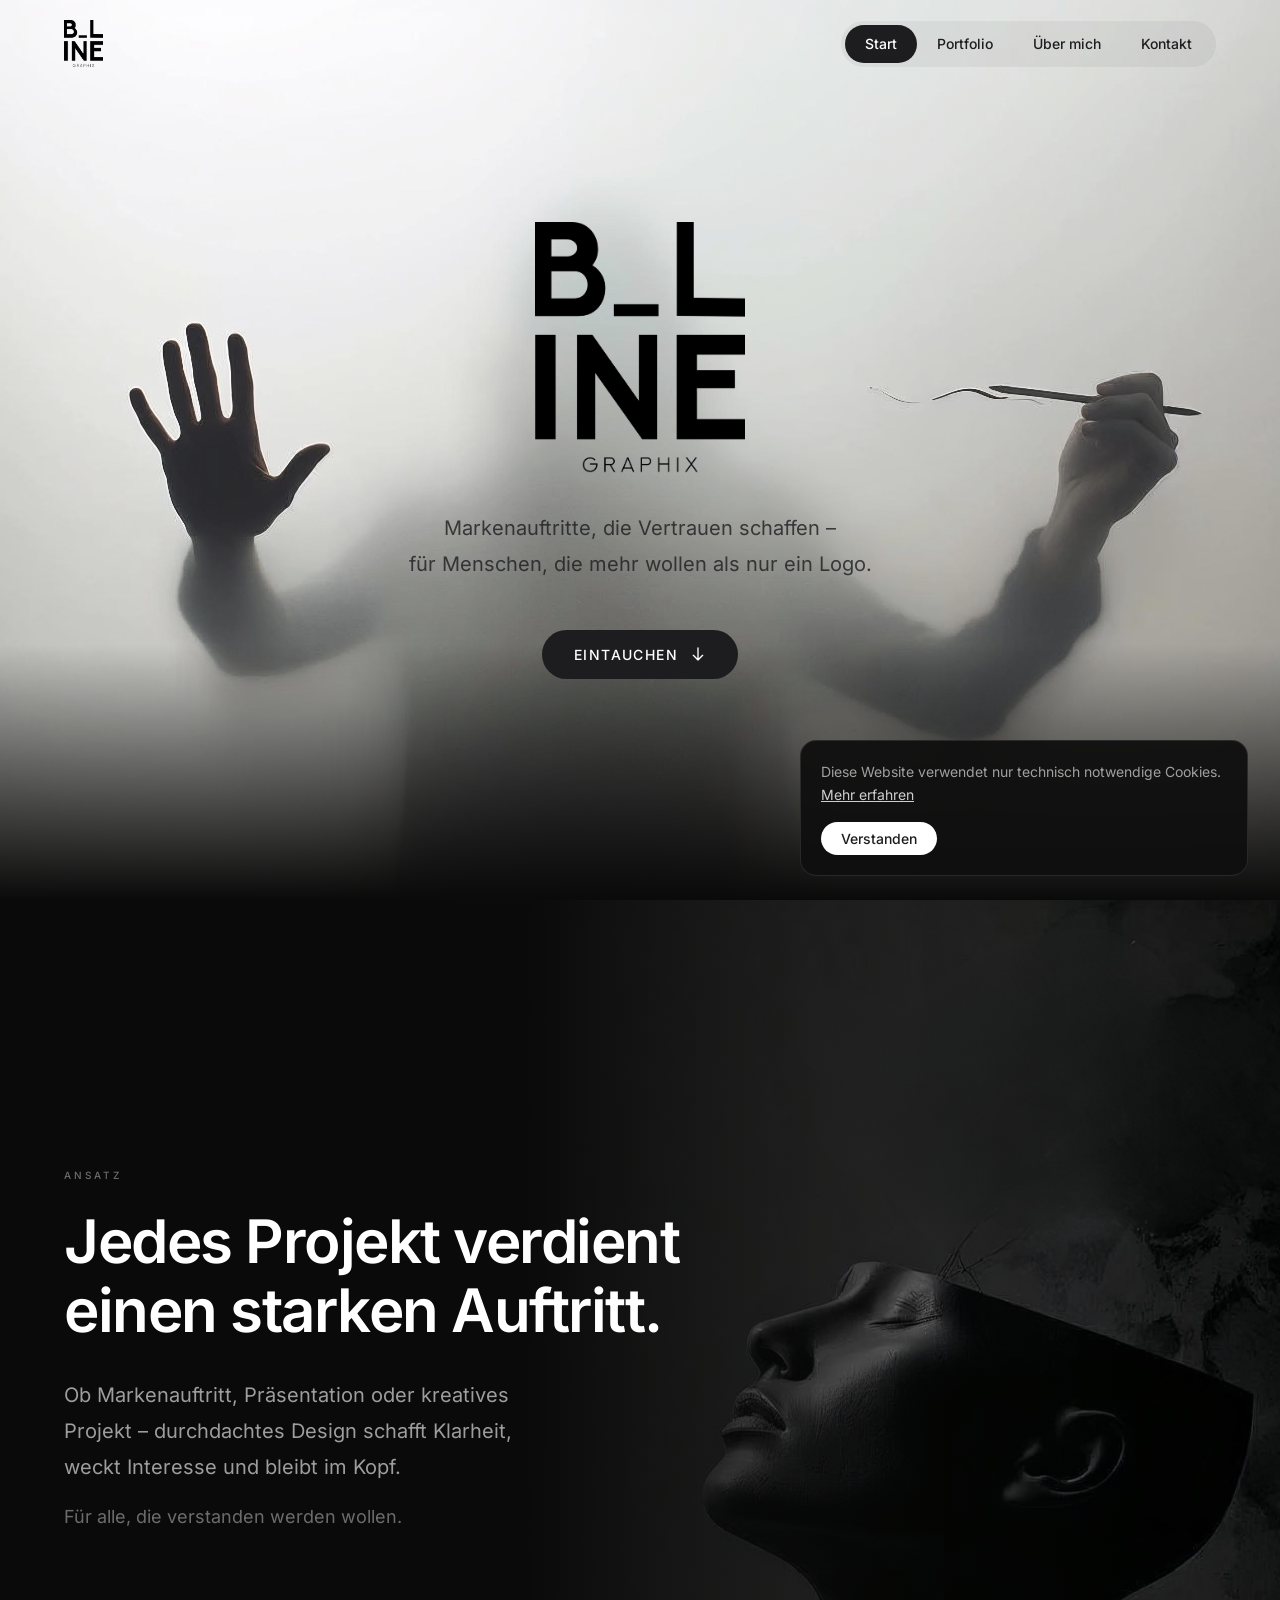
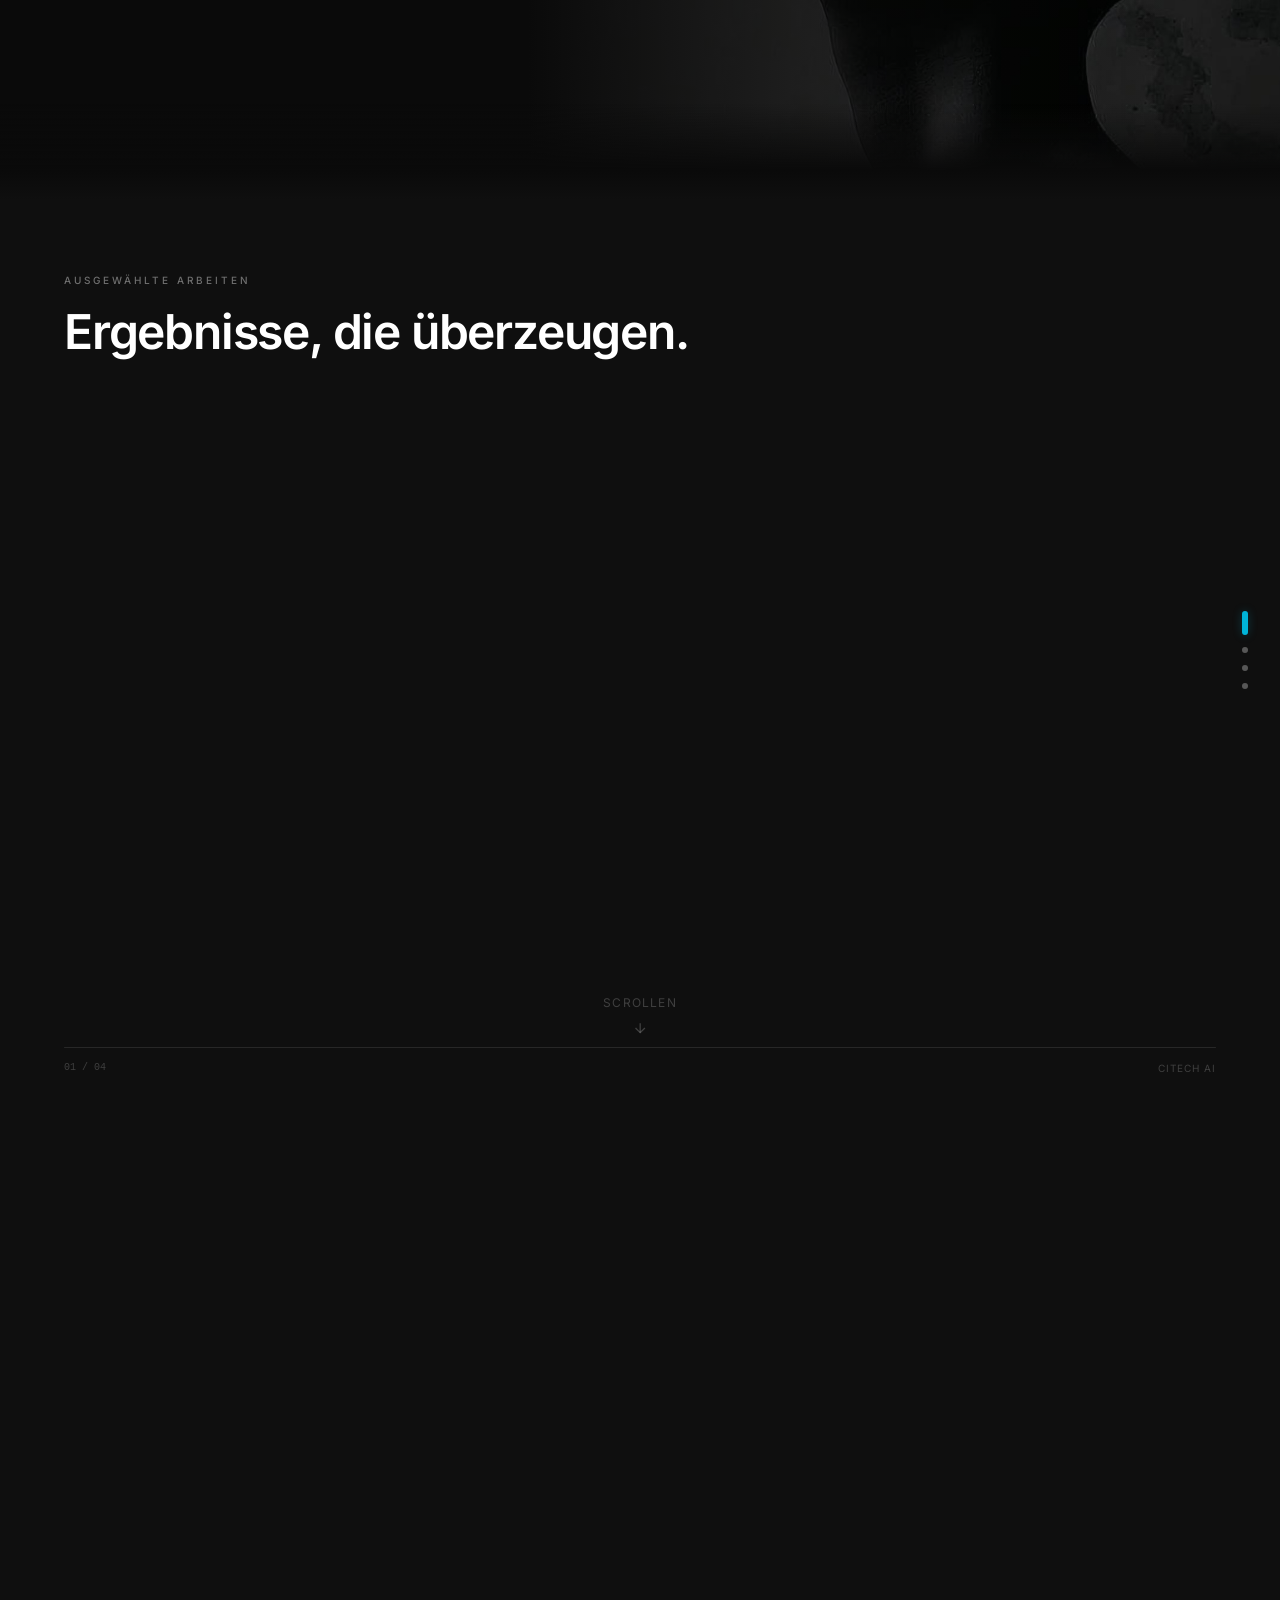
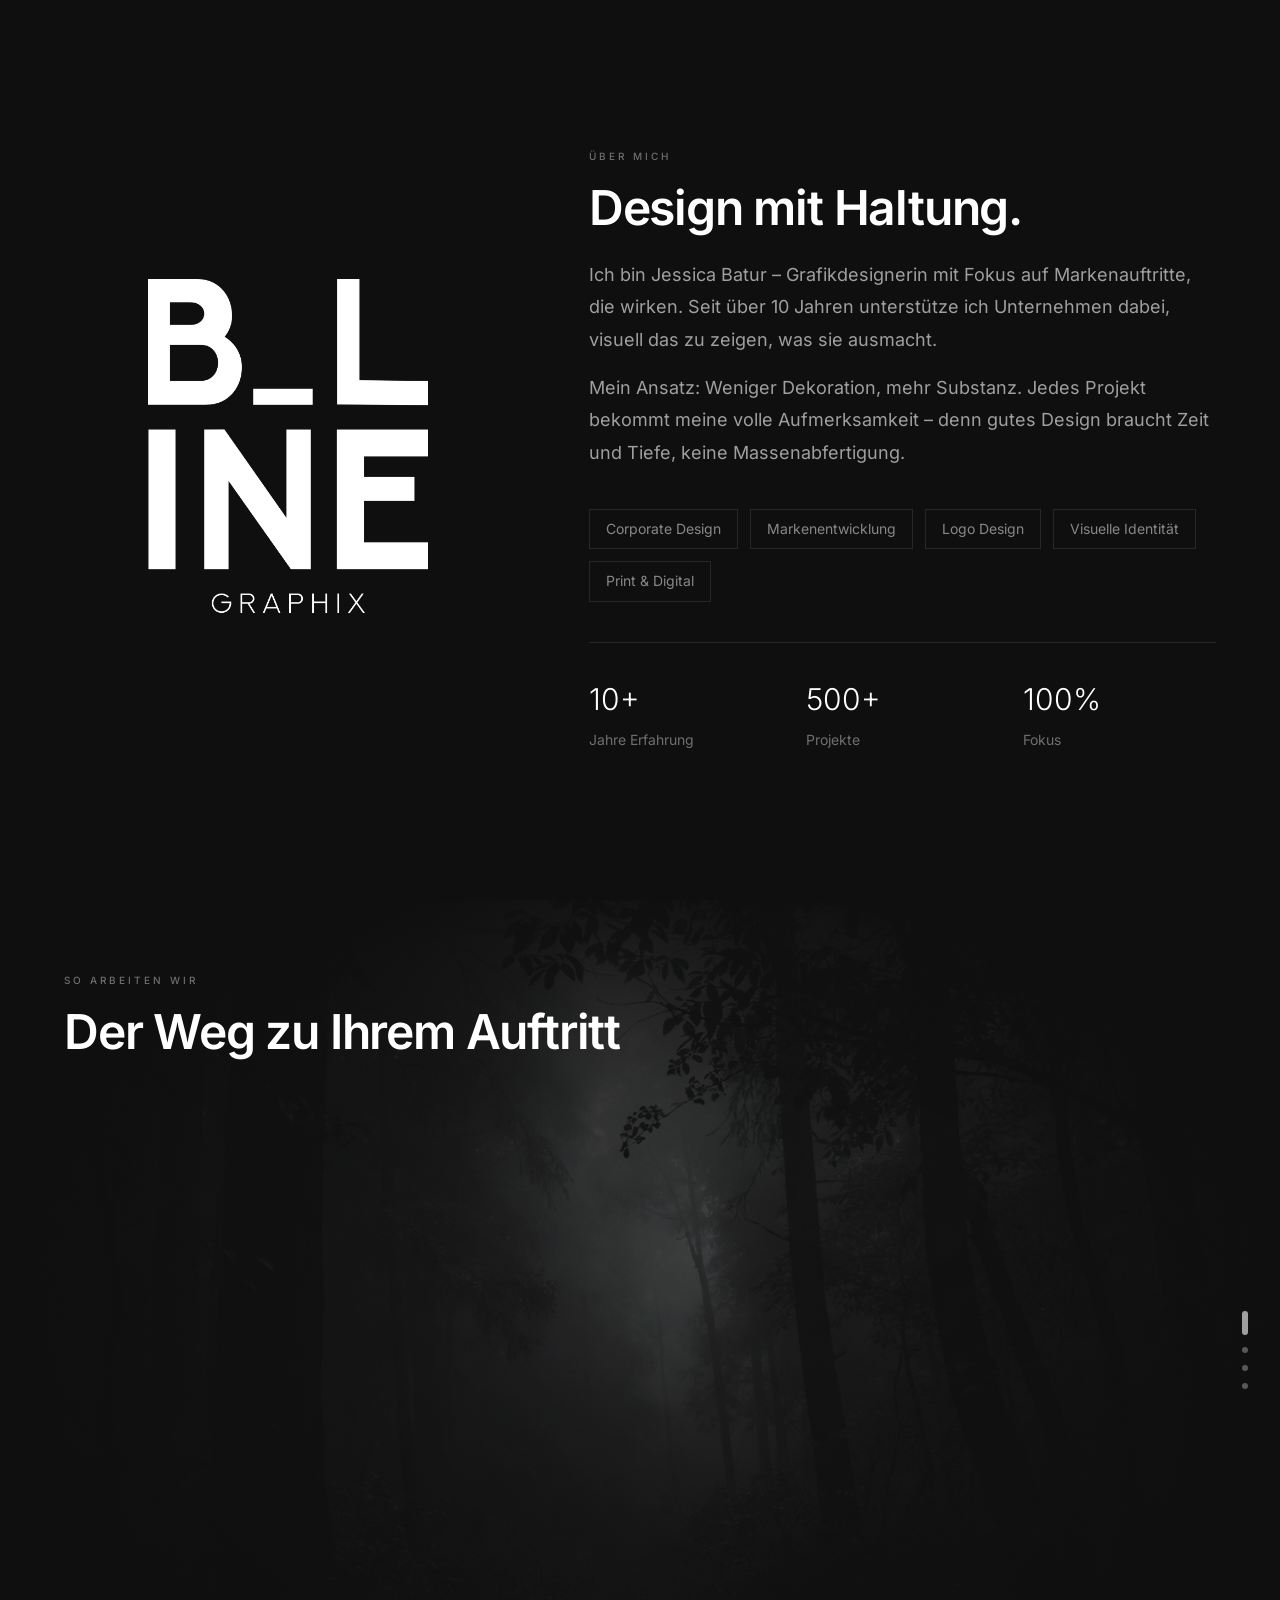
==== commit ebee9667: "Fix mobile: particle scroll anchors, hero image, portfolio cards - ParticleMorph: use #portfolio-mob" ====
--- a/index.html
+++ b/index.html
@@ -190,7 +190,7 @@
 
         <!-- ===== ABOUT SECTION ===== -->
         <section class="about" id="about">
-            <div class="section-gradient-top" aria-hidden="true" style="background: linear-gradient(to bottom, var(--bg-dark-2) 0%, transparent 100%);"></div>
+            <div class="section-gradient-top" aria-hidden="true" style="background: linear-gradient(to bottom, var(--bg-dark-1) 0%, transparent 100%);"></div>
             <div class="site-container">
                 <div class="about-grid">
                     <div class="about-portrait reveal" data-reveal id="about-portrait">
--- a/css/mobile.css
+++ b/css/mobile.css
@@ -58,26 +58,37 @@
         background: rgba(10,10,15,0.85);
     }
 
-    /* --- Hero --- */
+    /* --- Hero (fullscreen on mobile with iOS-safe units) --- */
     .hero {
-        min-height: auto;
-        padding-top: 120px;
-        padding-bottom: 4rem;
+        min-height: 100vh;
+        min-height: 100dvh;
+        padding-top: 0;
+        padding-bottom: 0;
+    }
+
+    .hero-bg-img {
+        object-position: 50% 30%;
     }
 
     .hero-tagline {
         padding: 0 1rem;
-    }
-
-    /* --- Philosophy --- */
+        font-size: 1rem;
+    }
+
+    .hero-logo {
+        height: clamp(5rem, 15vw, 8rem);
+    }
+
+    /* --- Philosophy (fullscreen on mobile) --- */
     .philosophy {
-        min-height: auto;
-        padding: 6rem 0 4rem;
+        min-height: 100vh;
+        min-height: 100dvh;
+        padding: 0;
     }
 
     .philosophy-bg-image {
         width: 100%;
-        opacity: 0.3;
+        opacity: 0.25;
     }
 
     .philosophy-grid {
@@ -86,6 +97,10 @@
 
     .philosophy-spacer {
         display: none;
+    }
+
+    .philosophy-text {
+        padding: 0 1rem;
     }
 
     /* --- Portfolio: Desktop ausblenden, Mobile Card Grid zeigen --- */
@@ -95,6 +110,17 @@
 
     .portfolio-mobile {
         display: block !important;
+        padding: clamp(3rem, 6vh, 5rem) 0;
+    }
+
+    .portfolio-mobile-card-img {
+        height: 140px;
+        background: rgba(255,255,255,0.03);
+    }
+
+    .portfolio-mobile-card-img img {
+        max-width: 60%;
+        max-height: 90%;
     }
 
     /* --- Testimonials --- */
@@ -103,6 +129,11 @@
     }
 
     /* --- About --- */
+    .about {
+        min-height: auto;
+        padding: clamp(4rem, 8vh, 6rem) 0;
+    }
+
     .about-grid {
         grid-template-columns: 1fr;
         text-align: center;
@@ -130,9 +161,10 @@
         display: none;
     }
 
-    /* --- Contact --- */
+    /* --- Contact (fullscreen on mobile) --- */
     .contact {
-        min-height: auto;
+        min-height: 100vh;
+        min-height: 100dvh;
     }
 
     .contact-grid {
@@ -192,19 +224,36 @@
         max-width: none;
     }
 
-    /* --- Modals --- */
+    /* --- Modals (iOS-safe) --- */
     .modal-content {
         max-height: 100vh;
+        max-height: 100dvh;
         height: 100vh;
+        height: 100dvh;
         border-radius: 0;
         padding: 3rem 1.5rem 1.5rem;
     }
 
+    /* --- Mobile Menu (iOS-safe) --- */
+    .mobile-menu {
+        height: 100vh;
+        height: 100dvh;
+    }
+
+    /* --- Intro Overlay (iOS-safe) --- */
+    .intro-overlay {
+        height: 100vh;
+        height: 100dvh;
+    }
+
+    /* --- Particle Canvas (reduce opacity slightly on mobile) --- */
+    #particle-canvas {
+        opacity: 0.8;
+    }
+
     /* --- Legal Pages --- */
-    .page-hero {
-        min-height: auto;
-        padding-top: 100px;
-        padding-bottom: 2rem;
+    .legal-page-content {
+        margin-left: 0;
     }
 }
 
@@ -212,11 +261,6 @@
    SMALL PHONES (max-width: 480px)
    ============================================ */
 @media (max-width: 480px) {
-    .hero {
-        padding-top: 100px;
-        padding-bottom: 3rem;
-    }
-
     .about-stats {
         grid-template-columns: 1fr;
         gap: 1rem;
@@ -241,11 +285,11 @@
     }
 
     .header-logo-img {
-        height: 24px;
+        height: 32px;
     }
 
     .header.scrolled .header-logo-img {
-        height: 22px;
+        height: 28px;
     }
 }
 
@@ -264,4 +308,12 @@
         padding: 0.75rem 1.5rem;
         font-size: 0.75rem;
     }
+
+    .header-logo-img {
+        height: 28px;
+    }
+
+    .header.scrolled .header-logo-img {
+        height: 24px;
+    }
 }
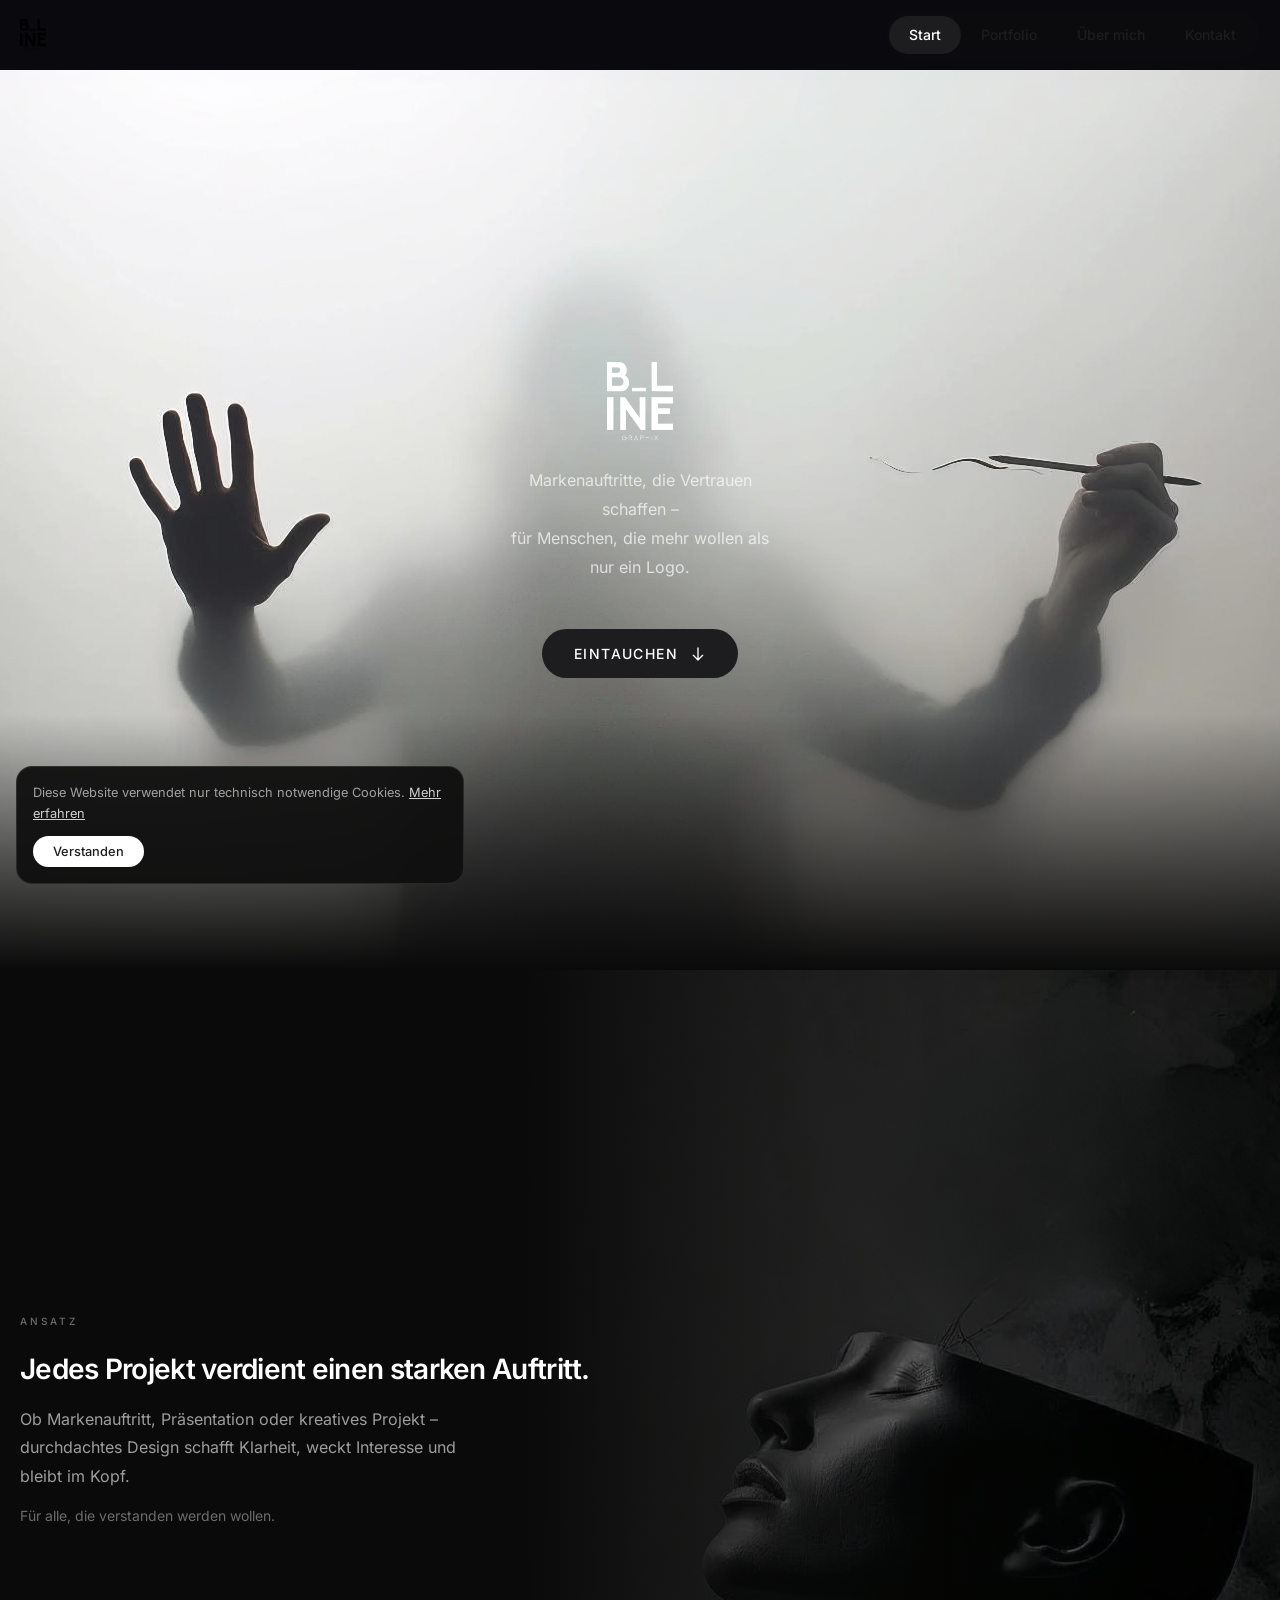
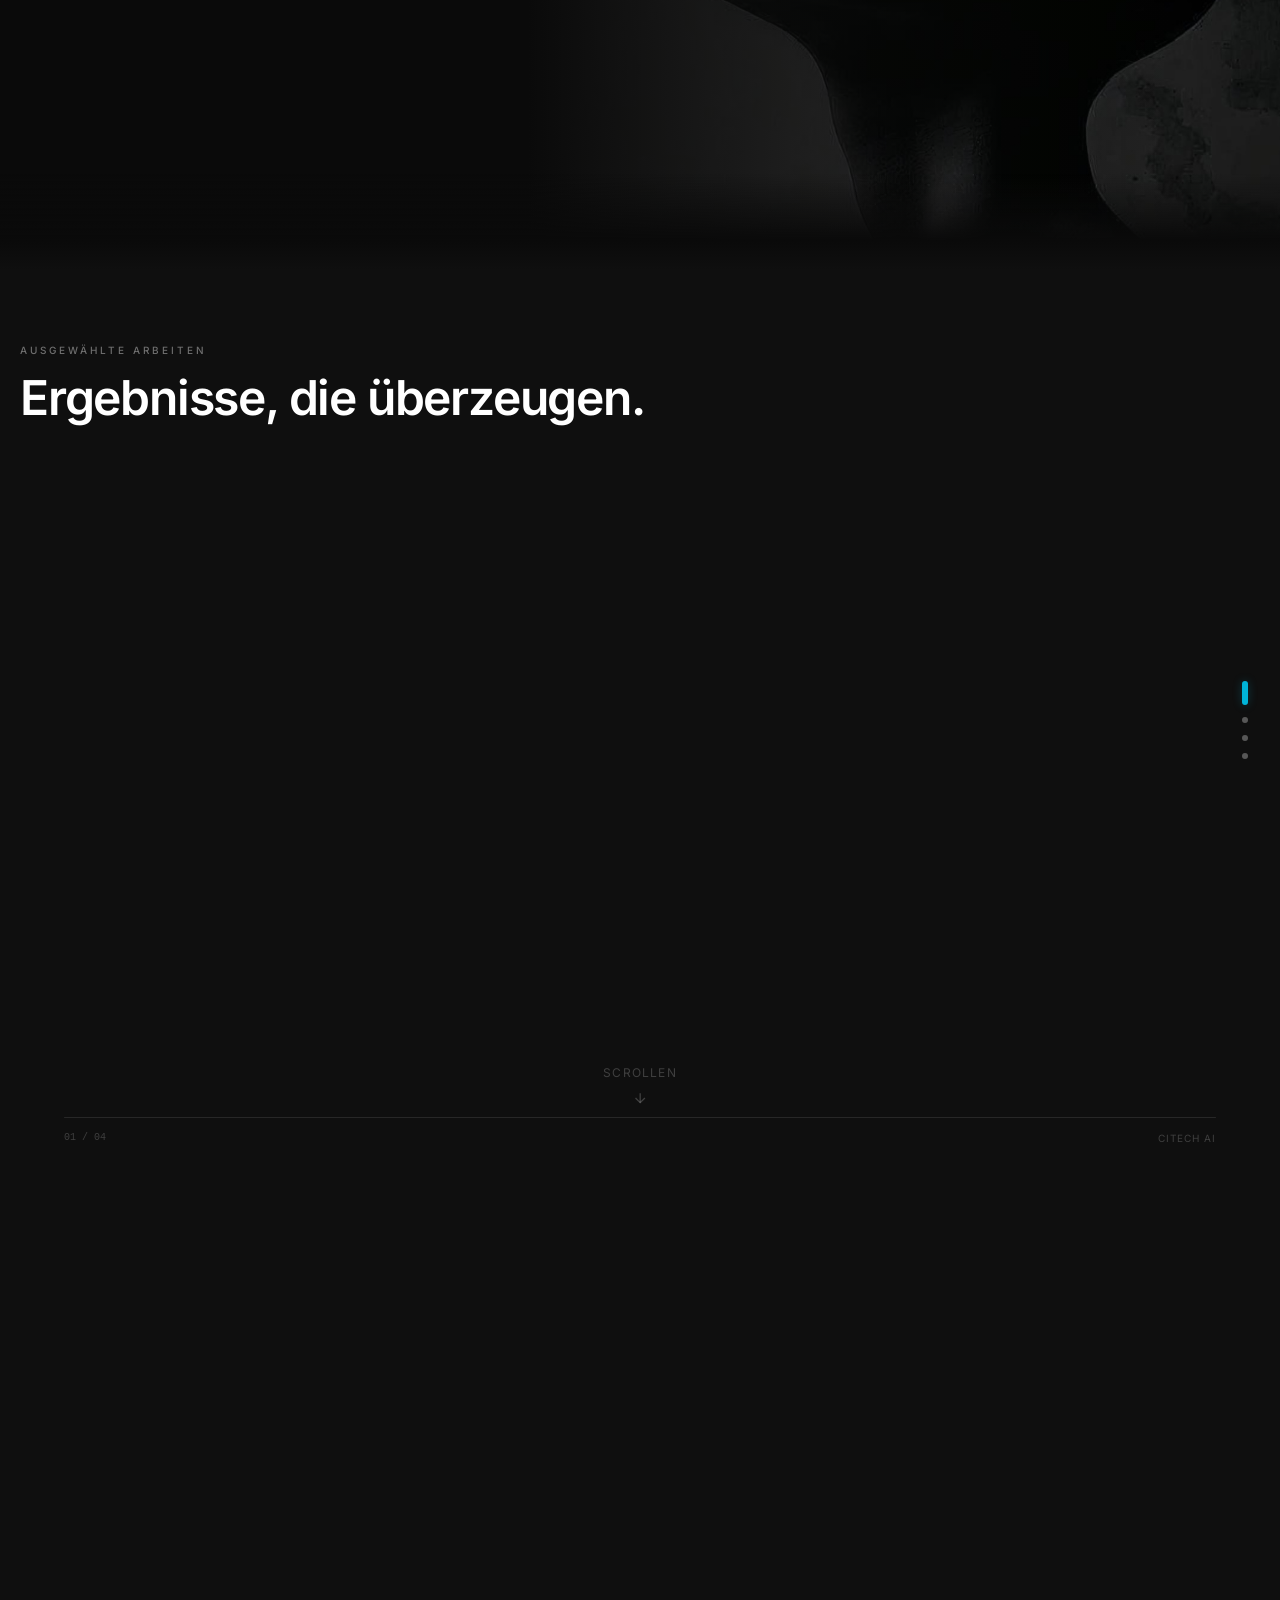
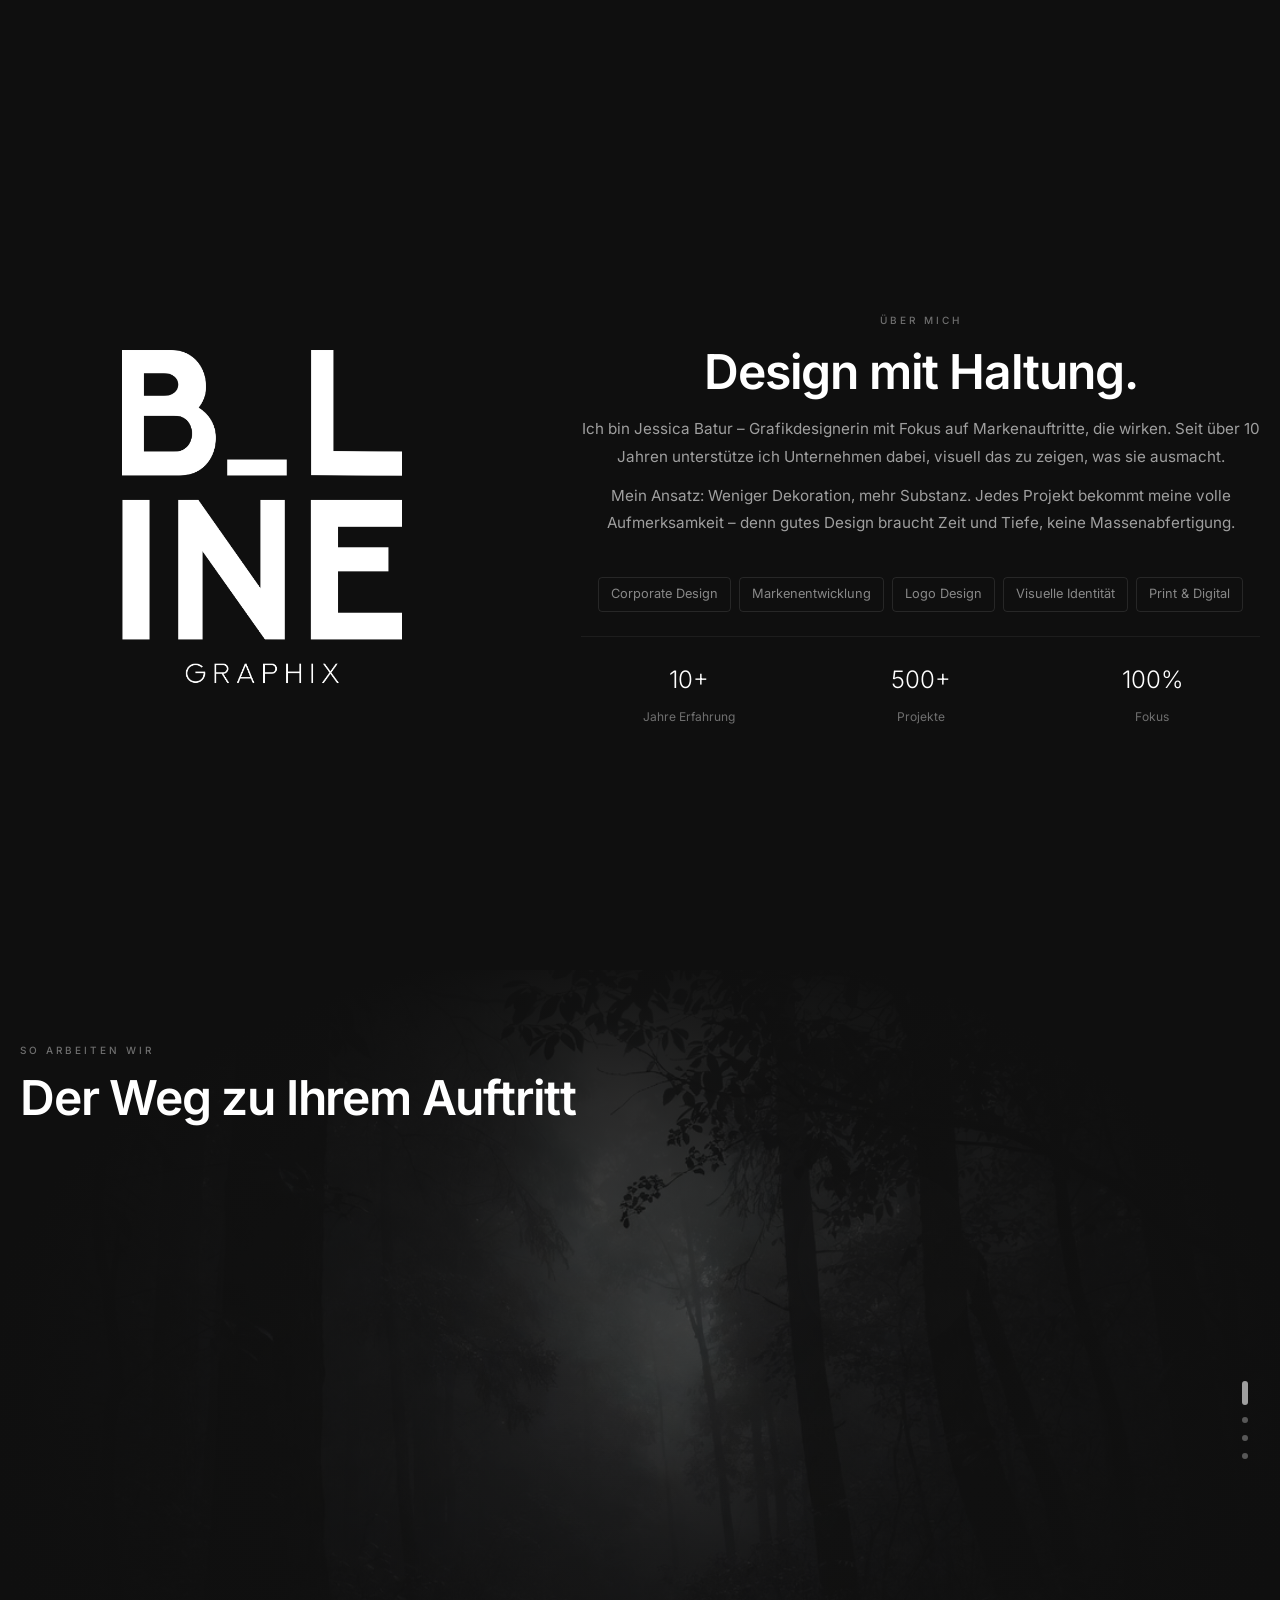
==== commit 793adea7: "Add standalone mobile version (index.mobile.html) Completely separate mobile experience: - index.mob" ====
--- a/index.html
+++ b/index.html
@@ -14,6 +14,14 @@
         @font-face { font-family: 'Inter'; font-weight: 700; font-style: normal; font-display: swap; src: url('assets/fonts/inter-700.ttf') format('truetype'); }
     </style>
 
+    <script>
+    (function(){
+        if (/[?&]desktop=1/.test(location.search)) return;
+        var m = (('ontouchstart' in window || navigator.maxTouchPoints > 0) && window.innerWidth <= 768)
+            || /Android|iPhone|iPad|iPod/i.test(navigator.userAgent);
+        if (m) location.replace('index.mobile.html' + location.hash);
+    })();
+    </script>
     <link rel="stylesheet" href="css/variables.css">
     <link rel="stylesheet" href="css/main.css">
     <link rel="stylesheet" href="css/mobile.css">
--- a/css/mobile.css
+++ b/css/mobile.css
@@ -1,319 +1,580 @@
 /* ============================================
-   B_LineGraphix V2 - Responsive Overrides
-   Breakpoints: 1024px / 768px / 480px / 360px
-   ============================================ */
-
-/* ============================================
-   TABLET (max-width: 1024px)
-   ============================================ */
-@media (max-width: 1024px) {
-    .testimonials-grid {
-        grid-template-columns: repeat(2, 1fr);
-        gap: 1.5rem;
-    }
-
-    .footer-grid {
-        grid-template-columns: 1fr 1fr;
-        gap: 2rem;
-    }
-
-    .footer-brand {
-        grid-column: 1 / -1;
-    }
-
-    .about-grid {
-        gap: 3rem;
-    }
-
-    .portfolio-info {
-        right: clamp(1rem, 4vw, 3rem);
-        max-width: 280px;
-    }
-
-    .portfolio-info-details {
-        display: none;
-    }
-}
-
-/* ============================================
-   MOBILE (max-width: 768px)
-   ============================================ */
-@media (max-width: 768px) {
-    /* --- Navigation --- */
-    .nav-desktop {
-        display: none;
-    }
-
-    .mobile-toggle {
-        display: flex;
-    }
-
-    .header {
-        background: rgba(255,255,255,0.80);
-        backdrop-filter: blur(12px);
-        -webkit-backdrop-filter: blur(12px);
-    }
-
-    .header.dark {
-        background: rgba(10,10,15,0.85);
-    }
-
-    /* --- Hero (fullscreen on mobile with iOS-safe units) --- */
-    .hero {
-        min-height: 100vh;
-        min-height: 100dvh;
-        padding-top: 0;
-        padding-bottom: 0;
-    }
-
-    .hero-bg-img {
-        object-position: 50% 30%;
-    }
-
-    .hero-tagline {
-        padding: 0 1rem;
-        font-size: 1rem;
-    }
-
-    .hero-logo {
-        height: clamp(5rem, 15vw, 8rem);
-    }
-
-    /* --- Philosophy (fullscreen on mobile) --- */
-    .philosophy {
-        min-height: 100vh;
-        min-height: 100dvh;
-        padding: 0;
-    }
-
-    .philosophy-bg-image {
-        width: 100%;
-        opacity: 0.25;
-    }
-
-    .philosophy-grid {
-        grid-template-columns: 1fr;
-    }
-
-    .philosophy-spacer {
-        display: none;
-    }
-
-    .philosophy-text {
-        padding: 0 1rem;
-    }
-
-    /* --- Portfolio: Desktop ausblenden, Mobile Card Grid zeigen --- */
-    .portfolio {
-        display: none !important;
-    }
-
-    .portfolio-mobile {
-        display: block !important;
-        padding: clamp(3rem, 6vh, 5rem) 0;
-    }
-
-    .portfolio-mobile-card-img {
-        height: 140px;
-        background: rgba(255,255,255,0.03);
-    }
-
-    .portfolio-mobile-card-img img {
-        max-width: 60%;
-        max-height: 90%;
-    }
-
-    /* --- Testimonials --- */
-    .testimonials-grid {
-        grid-template-columns: 1fr;
-    }
-
-    /* --- About --- */
-    .about {
-        min-height: auto;
-        padding: clamp(4rem, 8vh, 6rem) 0;
-    }
-
-    .about-grid {
-        grid-template-columns: 1fr;
-        text-align: center;
-    }
-
-    .about-portrait {
-        aspect-ratio: auto;
-        height: 200px;
-    }
-
-    .about-logo-img {
-        width: 120px;
-    }
-
-    .about-services {
-        justify-content: center;
-    }
-
-    .about-stats {
-        grid-template-columns: repeat(3, 1fr);
-    }
-
-    /* --- Roadmap --- */
-    .roadmap-dots {
-        display: none;
-    }
-
-    /* --- Contact (fullscreen on mobile) --- */
-    .contact {
-        min-height: 100vh;
-        min-height: 100dvh;
-    }
-
-    .contact-grid {
-        grid-template-columns: 1fr;
-    }
-
-    .contact-info-col {
-        padding-left: 0;
-        flex-direction: row;
-        flex-wrap: wrap;
-        gap: 2rem;
-    }
-
-    .contact-info-group {
-        flex: 1;
-        min-width: 180px;
-    }
-
-    .contact-bg-text {
-        font-size: clamp(8rem, 25vw, 12rem);
-    }
-
-    /* --- Footer --- */
-    .footer-grid {
-        grid-template-columns: 1fr 1fr;
-        gap: 2rem 1.5rem;
-    }
-
-    .footer-brand {
-        grid-column: 1 / -1;
-        text-align: center;
-    }
-
-    .footer-brand img {
-        margin: 0 auto;
-    }
-
-    .footer-tagline {
-        margin: 0 auto;
-    }
-
-    .footer-social {
-        justify-content: center;
-    }
-
-    .footer-bottom {
-        flex-direction: column;
-        gap: 1rem;
-        text-align: center;
-    }
-
-    /* --- Cookie Banner --- */
-    .cookie-banner {
-        bottom: 1rem;
-        left: 1.5rem;
-        right: 1.5rem;
-        max-width: none;
-    }
-
-    /* --- Modals (iOS-safe) --- */
-    .modal-content {
-        max-height: 100vh;
-        max-height: 100dvh;
-        height: 100vh;
-        height: 100dvh;
-        border-radius: 0;
-        padding: 3rem 1.5rem 1.5rem;
-    }
-
-    /* --- Mobile Menu (iOS-safe) --- */
-    .mobile-menu {
-        height: 100vh;
-        height: 100dvh;
-    }
-
-    /* --- Intro Overlay (iOS-safe) --- */
-    .intro-overlay {
-        height: 100vh;
-        height: 100dvh;
-    }
-
-    /* --- Particle Canvas (reduce opacity slightly on mobile) --- */
-    #particle-canvas {
-        opacity: 0.8;
-    }
-
-    /* --- Legal Pages --- */
-    .legal-page-content {
-        margin-left: 0;
-    }
-}
-
-/* ============================================
-   SMALL PHONES (max-width: 480px)
-   ============================================ */
-@media (max-width: 480px) {
-    .about-stats {
-        grid-template-columns: 1fr;
-        gap: 1rem;
-    }
-
-    .stat-item {
-        display: flex;
-        align-items: center;
-        gap: 1rem;
-    }
-
-    .stat-number {
-        min-width: 60px;
-    }
-
-    .contact-info-col {
-        flex-direction: column;
-    }
-
-    .footer-grid {
-        grid-template-columns: 1fr;
-    }
-
-    .header-logo-img {
-        height: 32px;
-    }
-
-    .header.scrolled .header-logo-img {
-        height: 28px;
-    }
-}
-
-/* ============================================
-   VERY SMALL PHONES (max-width: 360px)
-   ============================================ */
-@media (max-width: 360px) {
-    h1 { font-size: 1.6rem; }
-    h2 { font-size: 1.3rem; }
-
-    .hero-tagline {
-        font-size: 0.875rem;
-    }
-
-    .hero-cta {
-        padding: 0.75rem 1.5rem;
-        font-size: 0.75rem;
-    }
-
-    .header-logo-img {
-        height: 28px;
-    }
-
-    .header.scrolled .header-logo-img {
-        height: 24px;
-    }
-}
+   B_LineGraphix - Mobile Standalone Stylesheet
+   Eigenständig, kein Override von main.css
+   Nutzt variables.css als Design-Token-Basis
+   ============================================ */
+
+/* Reset & Base */
+*, *::before, *::after { box-sizing: border-box; margin: 0; padding: 0; }
+html { scroll-behavior: smooth; -webkit-text-size-adjust: 100%; font-size: 16px; }
+
+body {
+    font-family: var(--font-family);
+    font-size: 1rem;
+    line-height: 1.6;
+    color: var(--color-white);
+    background: var(--bg-dark-1);
+    -webkit-font-smoothing: antialiased;
+    -webkit-tap-highlight-color: transparent;
+    overflow-x: hidden;
+}
+
+img { max-width: 100%; height: auto; display: block; }
+a { color: inherit; text-decoration: none; }
+ul, ol { list-style: none; }
+button { font-family: inherit; cursor: pointer; border: none; background: none; color: inherit; }
+
+h1, h2, h3, h4 { font-weight: 600; letter-spacing: -0.025em; line-height: 1.15; }
+h1 { font-size: 2rem; }
+h2 { font-size: 1.5rem; }
+h3 { font-size: 1.125rem; }
+
+::selection { background: var(--color-anthracite); color: var(--color-white); }
+
+/* Layout */
+.site-container {
+    padding: 0 1.25rem;
+    position: relative;
+}
+
+.section-label {
+    display: block;
+    font-size: 10px;
+    font-weight: 500;
+    letter-spacing: 0.3em;
+    text-transform: uppercase;
+    color: var(--text-white-40);
+    margin-bottom: 0.75rem;
+}
+
+/* Buttons */
+.btn-primary {
+    display: inline-flex;
+    align-items: center;
+    justify-content: center;
+    gap: 0.5rem;
+    padding: 0.875rem 1.75rem;
+    font-size: 0.875rem;
+    font-weight: 500;
+    color: var(--color-black);
+    background: rgba(255,255,255,0.9);
+    border-radius: var(--radius-full);
+    min-height: 48px;
+}
+
+.btn-primary:active { background: var(--color-white); }
+
+/* ============================================
+   Particle Canvas
+   ============================================ */
+#mobile-particles {
+    position: fixed;
+    top: 0; left: 0;
+    width: 100%; height: 100%;
+    z-index: 0;
+    pointer-events: none;
+    opacity: 0.6;
+}
+
+/* ============================================
+   Header
+   ============================================ */
+.header {
+    position: sticky;
+    top: 0;
+    z-index: 50;
+    padding: 0.75rem 0;
+    background: rgba(10,10,15,0.85);
+    backdrop-filter: blur(12px);
+    -webkit-backdrop-filter: blur(12px);
+}
+
+.header-inner {
+    display: flex;
+    align-items: center;
+    justify-content: space-between;
+    padding: 0 1.25rem;
+}
+
+.header-logo-img {
+    height: 32px;
+    filter: invert(1);
+}
+
+.hamburger {
+    width: 44px;
+    height: 44px;
+    display: flex;
+    align-items: center;
+    justify-content: center;
+    border-radius: var(--radius-full);
+    background: rgba(255,255,255,0.08);
+}
+
+.hamburger svg { width: 20px; height: 20px; color: var(--color-white); }
+
+/* Mobile Menu */
+.mobile-menu {
+    position: fixed;
+    inset: 0;
+    z-index: 60;
+    background: rgba(10,10,15,0.96);
+    backdrop-filter: blur(20px);
+    -webkit-backdrop-filter: blur(20px);
+    display: flex;
+    align-items: center;
+    justify-content: center;
+    opacity: 0;
+    visibility: hidden;
+    transition: opacity 0.3s ease, visibility 0.3s ease;
+}
+
+.mobile-menu.active { opacity: 1; visibility: visible; }
+
+.mobile-menu-nav {
+    display: flex;
+    flex-direction: column;
+    align-items: center;
+    gap: 2rem;
+}
+
+.mobile-menu-link {
+    font-size: 1.5rem;
+    font-weight: 500;
+    color: var(--text-white-70);
+}
+
+.mobile-menu-link:active { color: var(--color-white); }
+
+/* ============================================
+   Hero
+   ============================================ */
+.hero {
+    min-height: 100vh;
+    min-height: 100svh;
+    display: flex;
+    align-items: center;
+    justify-content: center;
+    text-align: center;
+    position: relative;
+    z-index: 1;
+    padding: 0 1.25rem;
+}
+
+.hero-content { max-width: 400px; }
+
+.hero-logo {
+    height: 5rem;
+    width: auto;
+    margin: 0 auto 1.5rem;
+    filter: invert(1);
+}
+
+.hero-tagline {
+    font-size: 1rem;
+    color: var(--text-white-70);
+    line-height: 1.8;
+    margin-bottom: 2rem;
+}
+
+.hero-scroll {
+    display: flex;
+    flex-direction: column;
+    align-items: center;
+    gap: 0.5rem;
+    color: var(--text-white-30);
+    font-size: 0.75rem;
+    letter-spacing: 0.1em;
+    text-transform: uppercase;
+}
+
+.hero-scroll svg { animation: bounceDown 2s ease-in-out infinite; }
+
+@keyframes bounceDown {
+    0%, 100% { transform: translateY(0); }
+    50% { transform: translateY(5px); }
+}
+
+/* ============================================
+   Sections (content-sized)
+   ============================================ */
+.section {
+    position: relative;
+    z-index: 1;
+    padding: 3.5rem 0;
+}
+
+.section-dark { background: rgba(0,0,0,0.3); }
+
+/* ============================================
+   Philosophy
+   ============================================ */
+.philosophy-title {
+    font-size: 1.75rem;
+    color: var(--text-white);
+    margin-bottom: 1.25rem;
+}
+
+.philosophy-desc {
+    font-size: 1rem;
+    color: var(--text-white-60);
+    line-height: 1.8;
+    margin-bottom: 0.75rem;
+}
+
+.philosophy-sub {
+    font-size: 0.875rem;
+    color: var(--text-white-40);
+    line-height: 1.8;
+}
+
+/* ============================================
+   Portfolio Cards
+   ============================================ */
+.portfolio-grid {
+    display: grid;
+    grid-template-columns: 1fr;
+    gap: 1.25rem;
+    margin-top: 1.5rem;
+}
+
+@media (min-width: 480px) {
+    .portfolio-grid { grid-template-columns: 1fr 1fr; }
+}
+
+.portfolio-card {
+    border: 1px solid var(--border-light);
+    border-radius: var(--radius-2xl);
+    overflow: hidden;
+    background: rgba(255,255,255,0.02);
+}
+
+.portfolio-card-img {
+    height: 150px;
+    display: flex;
+    align-items: center;
+    justify-content: center;
+    padding: 1.5rem;
+    background: rgba(0,0,0,0.3);
+}
+
+.portfolio-card-img img {
+    max-height: 100%;
+    max-width: 65%;
+    object-fit: contain;
+}
+
+.portfolio-card-body { padding: 1.25rem; }
+.portfolio-card-body .section-label { margin-bottom: 0.4rem; }
+.portfolio-card-body h3 { color: var(--text-white); margin-bottom: 0.4rem; }
+.portfolio-card-body p { font-size: 0.8rem; color: var(--text-white-60); line-height: 1.7; margin-bottom: 1rem; }
+
+.portfolio-card-actions {
+    display: flex;
+    gap: 0.5rem;
+    flex-wrap: wrap;
+}
+
+.portfolio-action-btn {
+    display: inline-flex;
+    align-items: center;
+    padding: 0.5rem 1rem;
+    border-radius: var(--radius-full);
+    font-size: 0.8rem;
+    color: var(--text-white-60);
+    background: rgba(255,255,255,0.06);
+    border: 1px solid var(--border-medium);
+}
+
+.portfolio-cta {
+    text-align: center;
+    margin-top: 2rem;
+}
+
+.portfolio-cta p {
+    color: var(--text-white-50);
+    margin-bottom: 1rem;
+    font-size: 0.875rem;
+}
+
+/* ============================================
+   About
+   ============================================ */
+.about-logo {
+    height: 80px;
+    width: auto;
+    filter: invert(1);
+    margin: 0 auto 1.5rem;
+}
+
+.about-text { text-align: center; }
+.about-text h2 { color: var(--text-white); margin-bottom: 1rem; }
+.about-desc p { font-size: 0.95rem; color: var(--text-white-60); line-height: 1.8; margin-bottom: 0.75rem; }
+
+.about-services {
+    display: flex;
+    flex-wrap: wrap;
+    justify-content: center;
+    gap: 0.5rem;
+    margin: 1.5rem 0;
+}
+
+.service-tag {
+    padding: 0.4rem 0.75rem;
+    font-size: 0.8rem;
+    color: var(--text-white-50);
+    border: 1px solid var(--border-medium);
+    border-radius: 4px;
+}
+
+.about-stats {
+    display: grid;
+    grid-template-columns: repeat(3, 1fr);
+    gap: 1rem;
+    padding-top: 1.5rem;
+    border-top: 1px solid var(--border-light);
+    text-align: center;
+}
+
+.stat-number { display: block; font-size: 1.5rem; font-weight: 300; color: var(--text-white); }
+.stat-label { font-size: 0.75rem; color: var(--text-white-40); }
+
+/* ============================================
+   Roadmap Steps
+   ============================================ */
+.roadmap-list {
+    display: grid;
+    grid-template-columns: 1fr;
+    gap: 1rem;
+    margin-top: 1.5rem;
+}
+
+.roadmap-step {
+    padding: 1.25rem;
+    border: 1px solid var(--border-light);
+    border-radius: var(--radius-2xl);
+    background: rgba(255,255,255,0.02);
+}
+
+.roadmap-step-number {
+    display: block;
+    font-size: 2rem;
+    font-weight: 200;
+    color: var(--text-white-10);
+    line-height: 1;
+    margin-bottom: 0.5rem;
+}
+
+.roadmap-step h3 { color: var(--text-white); margin-bottom: 0.4rem; }
+.roadmap-step p { font-size: 0.8rem; color: var(--text-white-50); line-height: 1.8; }
+
+.roadmap-cta {
+    text-align: center;
+    padding: 2.5rem 0 0;
+}
+
+.roadmap-cta p {
+    font-size: 0.8rem;
+    color: var(--text-white-30);
+    font-style: italic;
+    margin-bottom: 1rem;
+}
+
+/* ============================================
+   Contact
+   ============================================ */
+.contact-title {
+    font-size: 1.75rem;
+    color: var(--text-white);
+    margin-bottom: 0.75rem;
+}
+
+.contact-desc {
+    color: var(--text-white-50);
+    font-size: 0.9rem;
+    margin-bottom: 1.5rem;
+}
+
+.contact-form {
+    display: flex;
+    flex-direction: column;
+    gap: 1.25rem;
+}
+
+.form-group label {
+    display: block;
+    font-size: 0.8rem;
+    color: var(--text-white-40);
+    text-transform: uppercase;
+    letter-spacing: 0.1em;
+    margin-bottom: 0.4rem;
+}
+
+.form-group input,
+.form-group textarea {
+    width: 100%;
+    min-height: 48px;
+    padding: 0.75rem 1rem;
+    font-family: var(--font-family);
+    font-size: 16px; /* Prevents iOS zoom */
+    color: var(--text-white);
+    background: rgba(255,255,255,0.05);
+    border: 1px solid var(--border-medium);
+    border-radius: var(--radius-lg);
+    outline: none;
+}
+
+.form-group input:focus,
+.form-group textarea:focus { border-color: var(--text-white-30); }
+
+.form-group input::placeholder,
+.form-group textarea::placeholder { color: var(--text-white-30); }
+
+.form-group textarea { resize: none; }
+
+.btn-submit {
+    min-height: 48px;
+    font-size: 0.875rem;
+    font-weight: 500;
+    letter-spacing: 0.1em;
+    text-transform: uppercase;
+    border-radius: var(--radius-full);
+}
+
+.btn-submit:disabled { opacity: 0.5; }
+
+.form-status { font-size: 0.875rem; text-align: center; margin-top: 0.5rem; }
+.form-status.success { color: var(--color-success); }
+.form-status.error { color: var(--color-error); }
+
+.contact-info {
+    margin-top: 2.5rem;
+    display: flex;
+    flex-direction: column;
+    gap: 1.5rem;
+}
+
+.contact-info-label {
+    display: block;
+    font-size: 0.8rem;
+    color: var(--text-white-40);
+    text-transform: uppercase;
+    letter-spacing: 0.1em;
+    margin-bottom: 0.25rem;
+}
+
+.contact-info-value {
+    font-size: 1rem;
+    color: var(--text-white);
+}
+
+/* ============================================
+   Footer
+   ============================================ */
+.footer {
+    position: relative;
+    z-index: 1;
+    border-top: 1px solid var(--border-light);
+    background: var(--bg-dark-3);
+    padding: 2.5rem 0 1.5rem;
+    text-align: center;
+}
+
+.footer-logo {
+    height: 2.5rem;
+    filter: invert(1);
+    margin: 0 auto 0.75rem;
+}
+
+.footer-tagline {
+    color: var(--text-white-30);
+    font-size: 0.8rem;
+    margin-bottom: 1.5rem;
+}
+
+.footer-nav {
+    display: flex;
+    flex-wrap: wrap;
+    justify-content: center;
+    gap: 1rem;
+    margin-bottom: 1.5rem;
+}
+
+.footer-nav a {
+    font-size: 0.8rem;
+    color: var(--text-white-50);
+}
+
+.footer-bottom {
+    padding-top: 1rem;
+    border-top: 1px solid var(--border-light);
+}
+
+.footer-bottom span {
+    font-size: 0.7rem;
+    color: var(--text-white-20);
+}
+
+.footer-legal {
+    display: flex;
+    justify-content: center;
+    gap: 1rem;
+    margin-top: 0.75rem;
+}
+
+.footer-legal a {
+    font-size: 0.7rem;
+    color: var(--text-white-20);
+}
+
+/* ============================================
+   Cookie Banner
+   ============================================ */
+.cookie-banner {
+    position: fixed;
+    bottom: 1rem;
+    left: 1rem;
+    right: 1rem;
+    z-index: 90;
+    padding: 1rem;
+    border-radius: var(--radius-2xl);
+    background: rgba(15,15,15,0.95);
+    backdrop-filter: blur(12px);
+    -webkit-backdrop-filter: blur(12px);
+    border: 1px solid var(--border-medium);
+    opacity: 0;
+    transform: translateY(20px);
+    visibility: hidden;
+    transition: all 0.4s ease;
+}
+
+.cookie-banner.visible { opacity: 1; transform: translateY(0); visibility: visible; }
+.cookie-banner p { color: var(--text-white-60); font-size: 0.8rem; line-height: 1.6; margin-bottom: 0.75rem; }
+.cookie-banner a { color: var(--text-white-80); text-decoration: underline; }
+
+.btn-cookie {
+    padding: 0.5rem 1.25rem;
+    font-size: 0.8rem;
+    font-weight: 500;
+    color: var(--color-anthracite);
+    background: var(--color-white);
+    border-radius: var(--radius-full);
+}
+
+/* ============================================
+   Scroll Reveal
+   ============================================ */
+.reveal {
+    opacity: 0;
+    transform: translateY(20px);
+    transition: opacity 0.5s ease, transform 0.5s ease;
+}
+
+.reveal.visible { opacity: 1; transform: translateY(0); }
+.reveal-d1 { transition-delay: 0.1s; }
+.reveal-d2 { transition-delay: 0.2s; }
+
+@media (prefers-reduced-motion: reduce) {
+    *, *::before, *::after { animation-duration: 0.01ms !important; transition-duration: 0.01ms !important; }
+    .reveal { opacity: 1; transform: none; }
+}
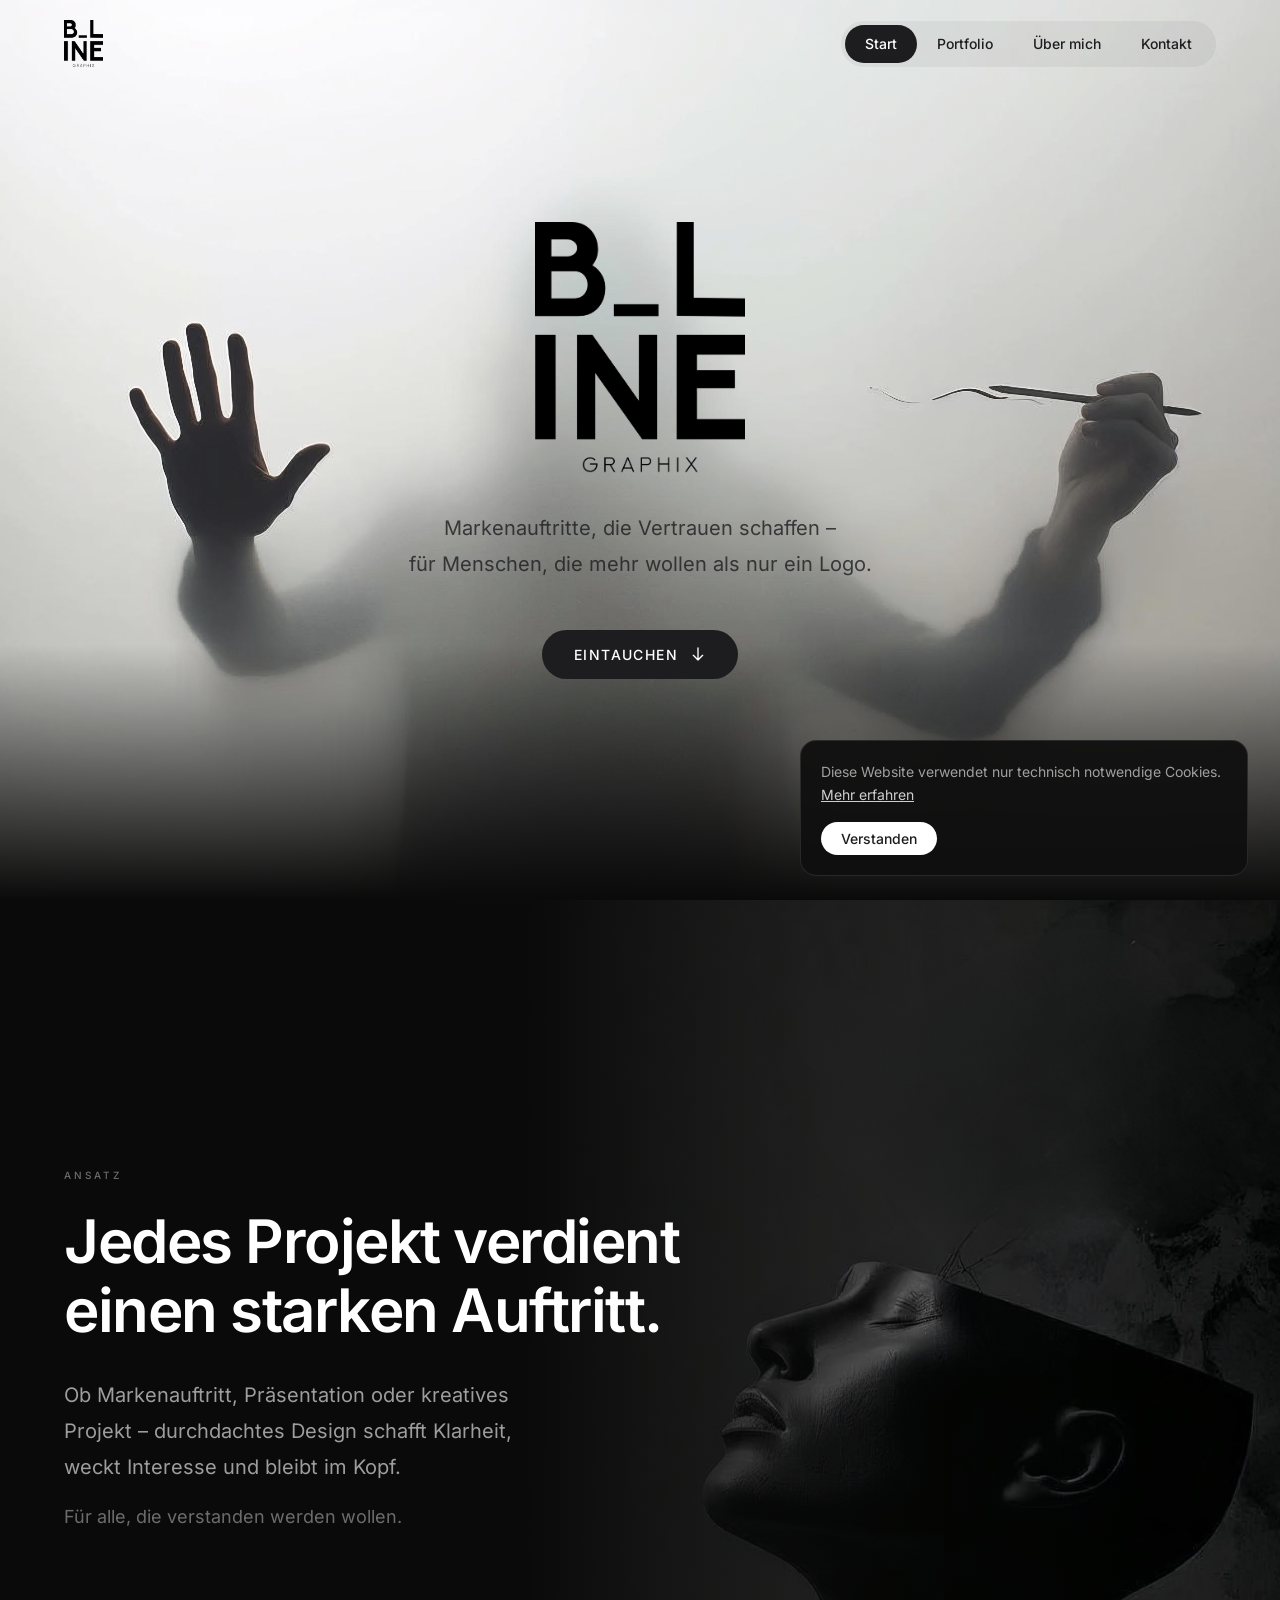
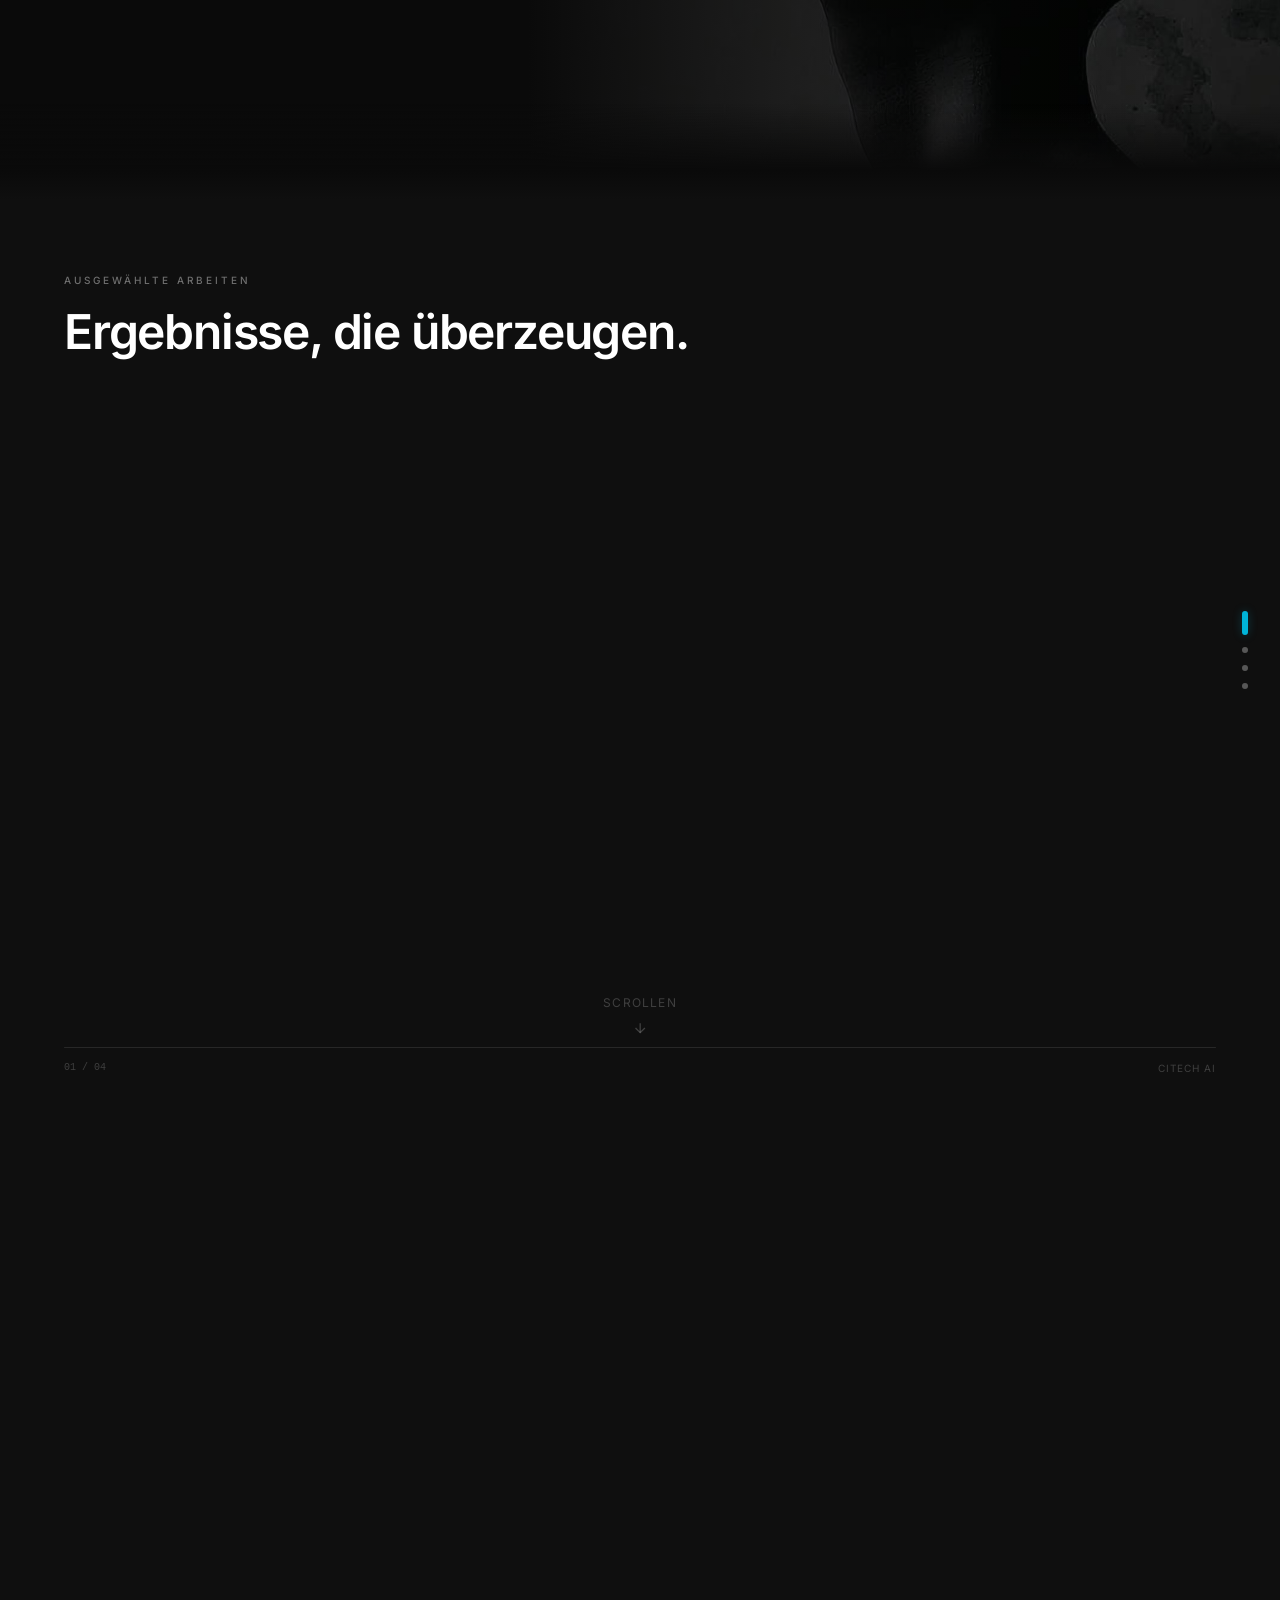
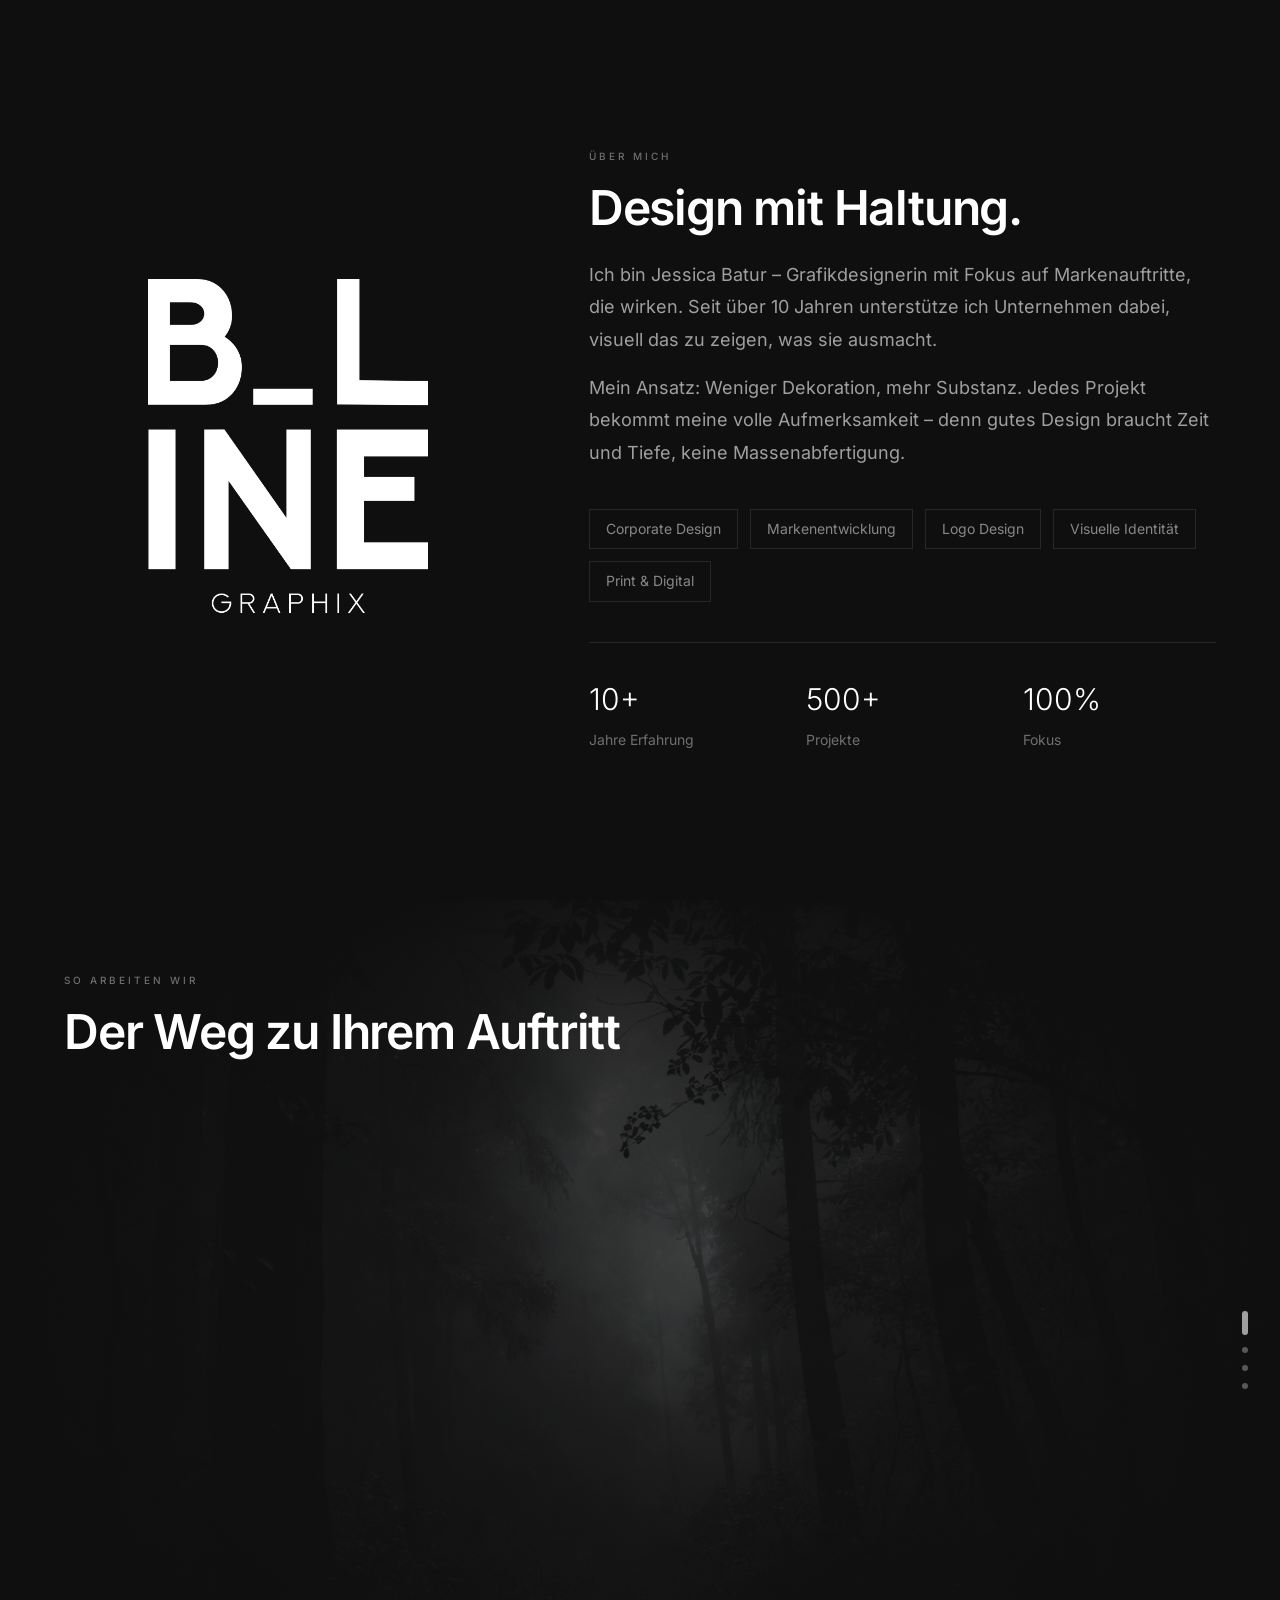
==== commit 493ab9f3: "Fix: remove mobile.css from desktop index.html mobile.css is now standalone for index.mobile.html on" ====
--- a/index.html
+++ b/index.html
@@ -24,7 +24,6 @@
     </script>
     <link rel="stylesheet" href="css/variables.css">
     <link rel="stylesheet" href="css/main.css">
-    <link rel="stylesheet" href="css/mobile.css">
     <link rel="icon" type="image/png" href="assets/images/logo.png">
 
     <!-- Portfolio-Bilder vorladen (verhindert Ruckler beim Scrollen) -->
--- a/css/main.css
+++ b/css/main.css
@@ -1841,7 +1841,48 @@
 .legal-page-content a:hover { color: var(--text-white); }
 
 @media (max-width: 768px) {
+    .legal-page {
+        grid-template-columns: 1fr;
+    }
+    .legal-page-visual {
+        display: none;
+    }
     .legal-page-content {
         padding-top: 80px;
+        margin-left: 0;
     }
-}
+    .legal-bg {
+        display: none;
+    }
+    .nav-desktop {
+        display: none;
+    }
+    .mobile-toggle {
+        display: flex;
+    }
+    .header-logo-img {
+        height: 32px;
+    }
+    .header.scrolled .header-logo-img {
+        height: 28px;
+    }
+    .footer-grid {
+        grid-template-columns: 1fr;
+        text-align: center;
+    }
+    .footer-brand {
+        grid-column: 1 / -1;
+        text-align: center;
+    }
+    .footer-brand img {
+        margin: 0 auto;
+    }
+    .footer-tagline {
+        margin: 0 auto;
+    }
+    .footer-bottom {
+        flex-direction: column;
+        gap: 1rem;
+        text-align: center;
+    }
+}
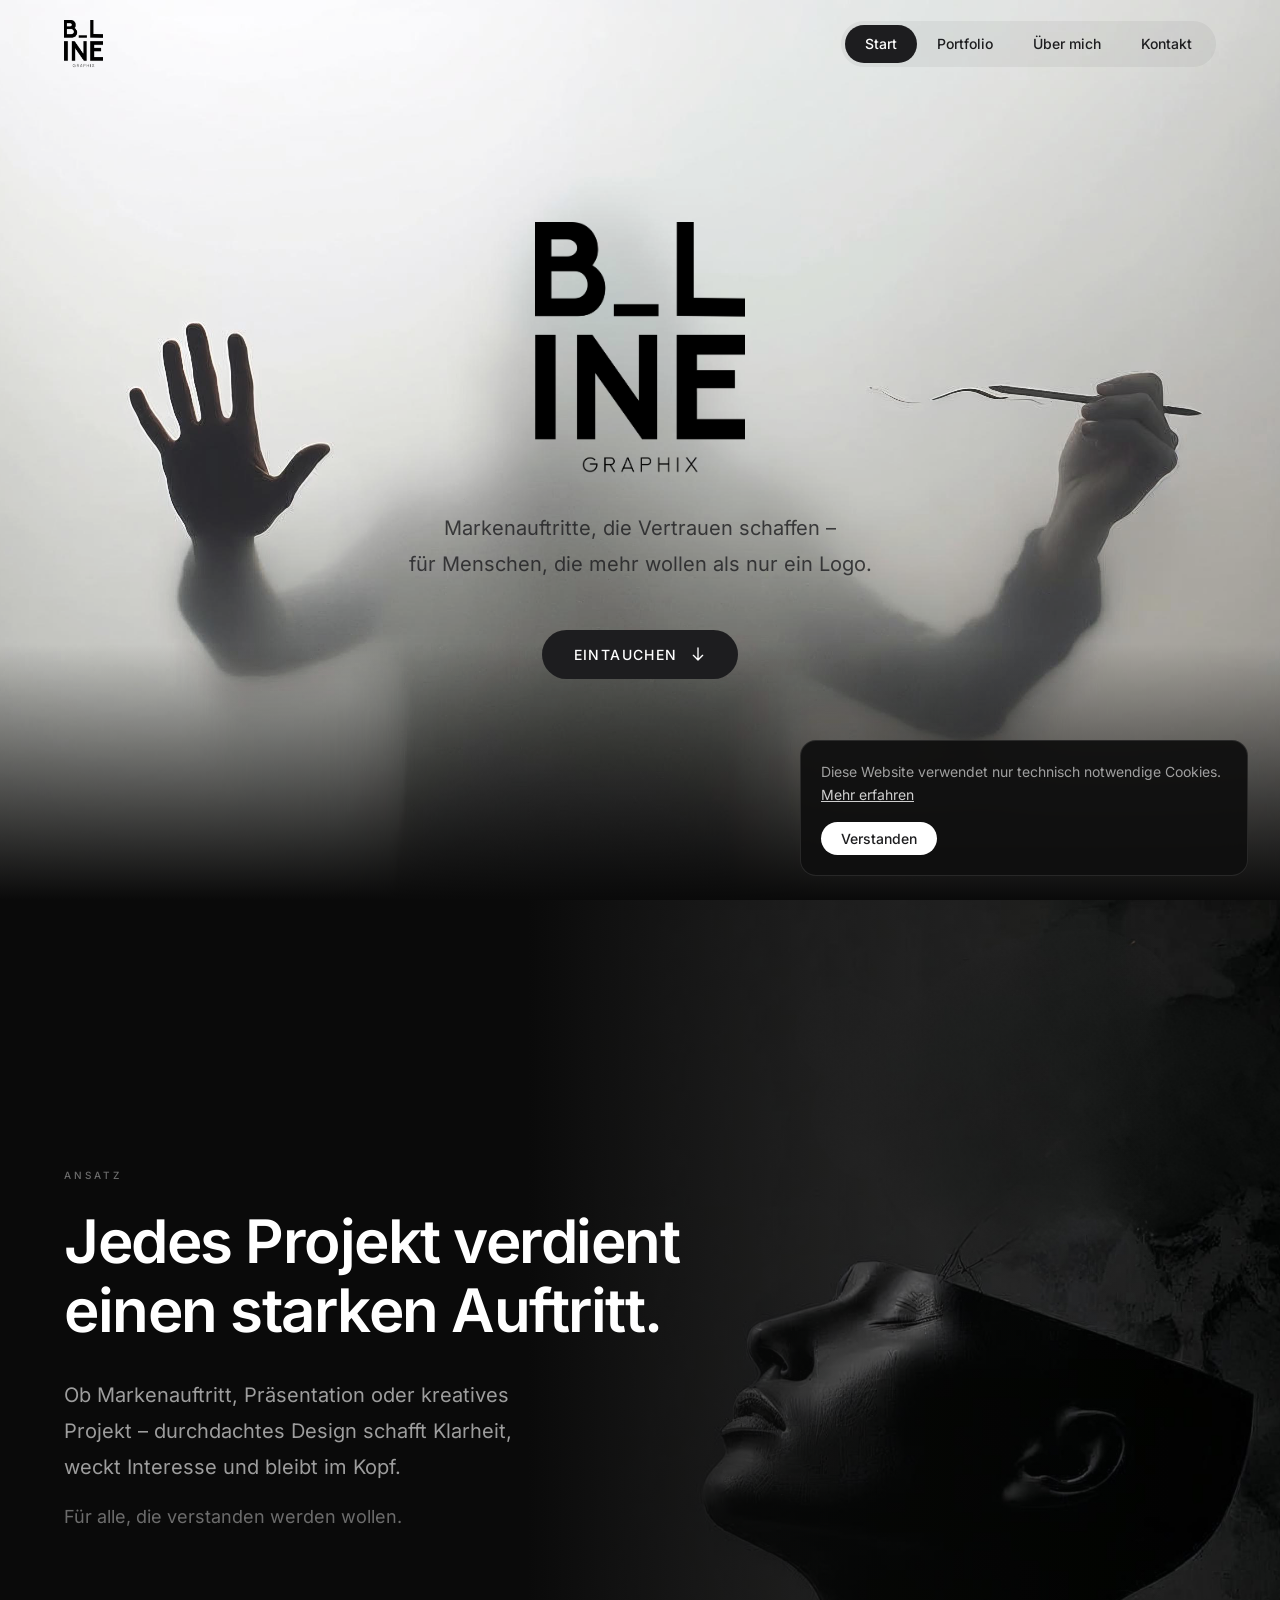
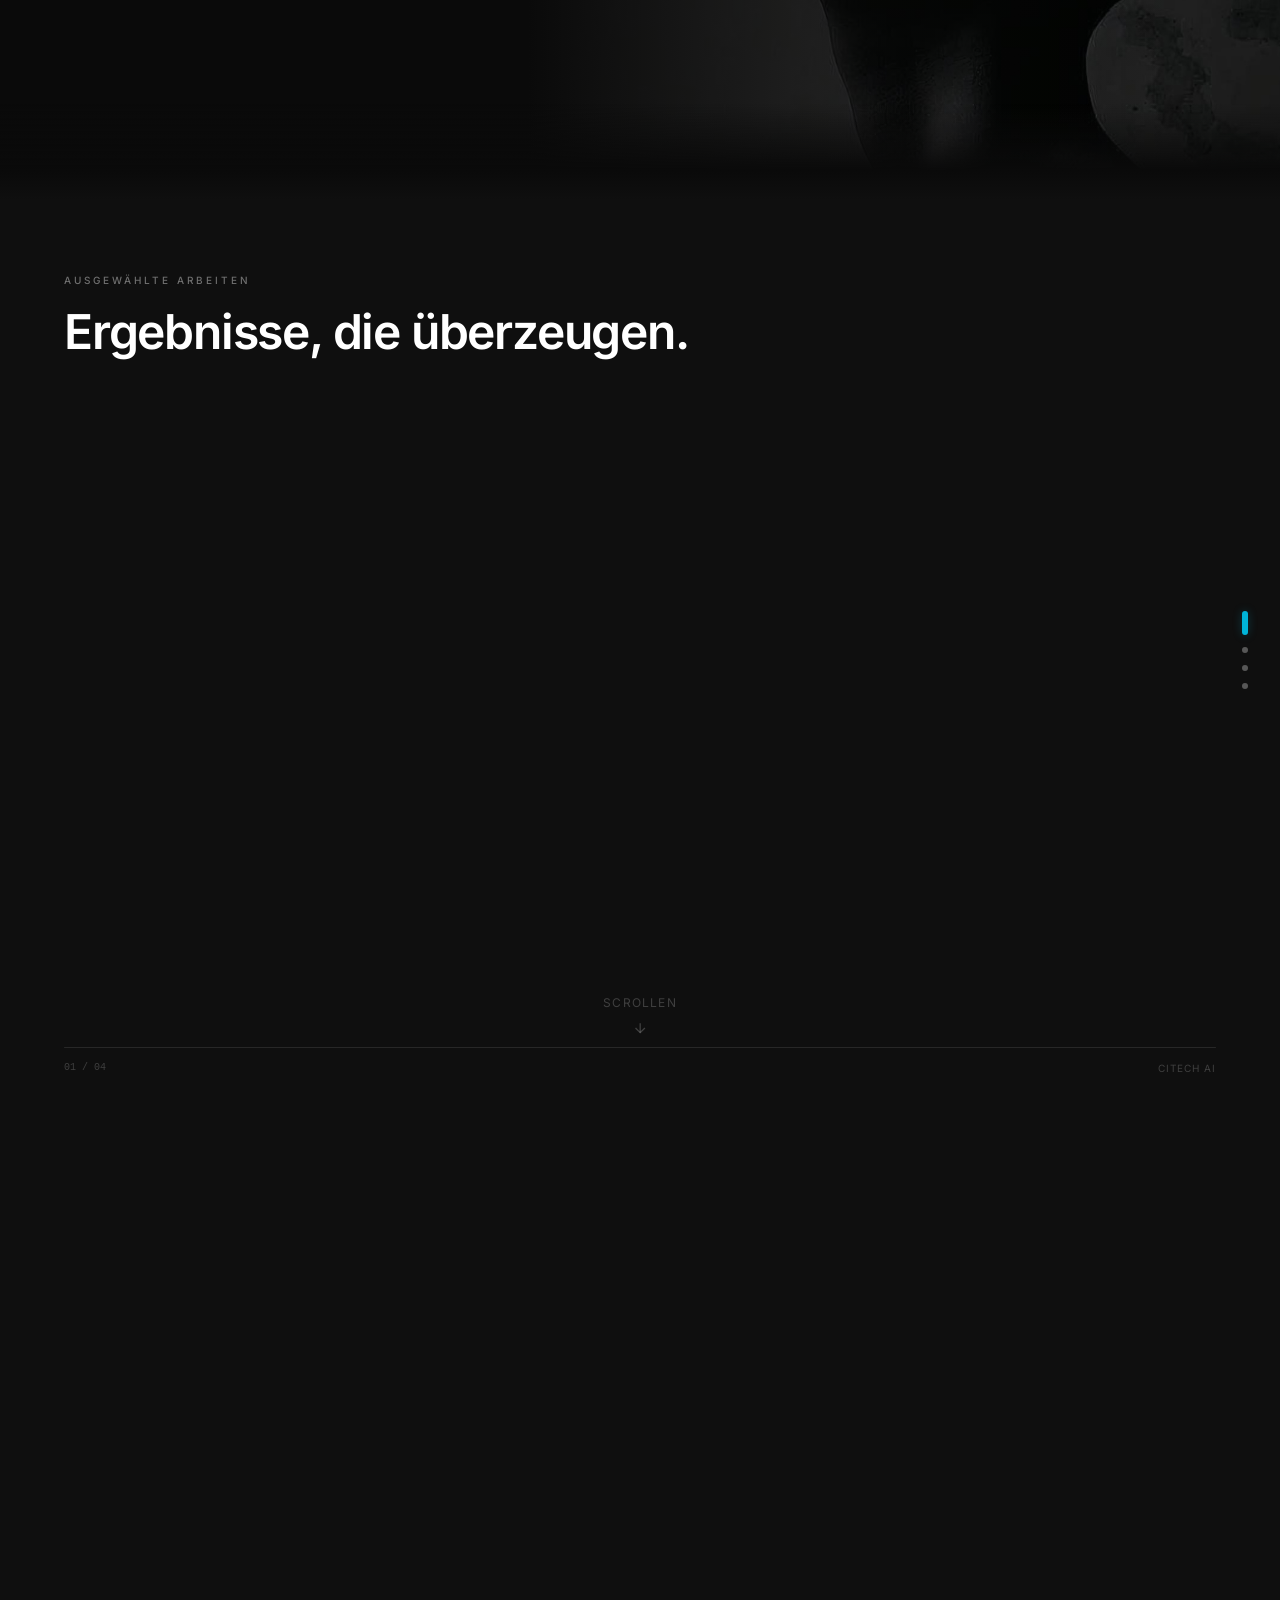
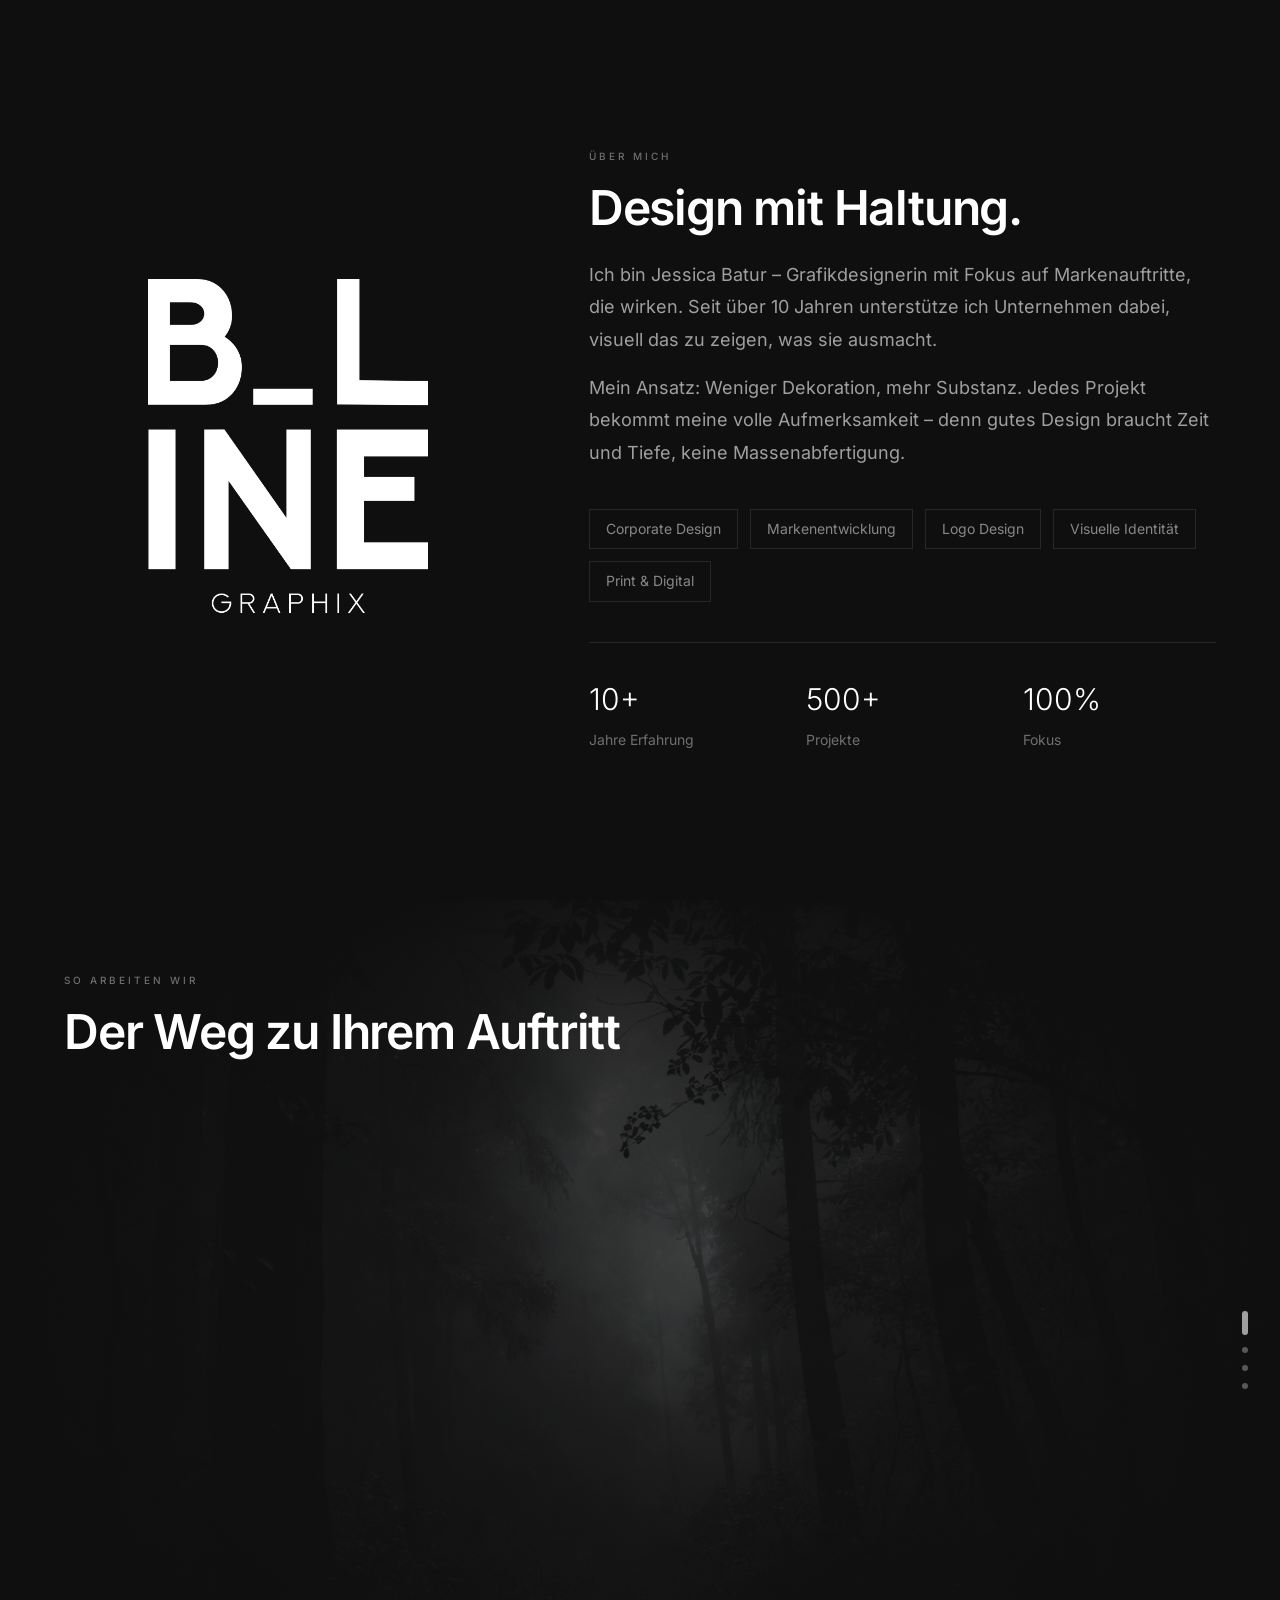
==== commit d5c49a82: "Live prep: domain fix, clean URLs, OG tags, security, robots 1. .htaccess:    - Force www (was remov" ====
--- a/index.html
+++ b/index.html
@@ -5,6 +5,16 @@
     <meta name="viewport" content="width=device-width, initial-scale=1.0">
     <title>B_LineGraphix – Grafikdesign & visuelle Kommunikation</title>
     <meta name="description" content="Markenauftritte, die Vertrauen schaffen – für Menschen, die mehr wollen als nur ein Logo. Grafikdesign von Jessica Batur.">
+    <link rel="canonical" href="https://www.b-line-graphix.de/">
+
+    <!-- Open Graph / Social -->
+    <meta property="og:type" content="website">
+    <meta property="og:url" content="https://www.b-line-graphix.de/">
+    <meta property="og:title" content="B_LineGraphix – Grafikdesign & visuelle Kommunikation">
+    <meta property="og:description" content="Markenauftritte, die Vertrauen schaffen – für Menschen, die mehr wollen als nur ein Logo. Grafikdesign von Jessica Batur.">
+    <meta property="og:image" content="https://www.b-line-graphix.de/assets/images/hero-background.jpg">
+    <meta property="og:locale" content="de_DE">
+    <meta property="og:site_name" content="B_LineGraphix">
 
     <style>
         @font-face { font-family: 'Inter'; font-weight: 300; font-style: normal; font-display: swap; src: url('assets/fonts/inter-300.ttf') format('truetype'); }
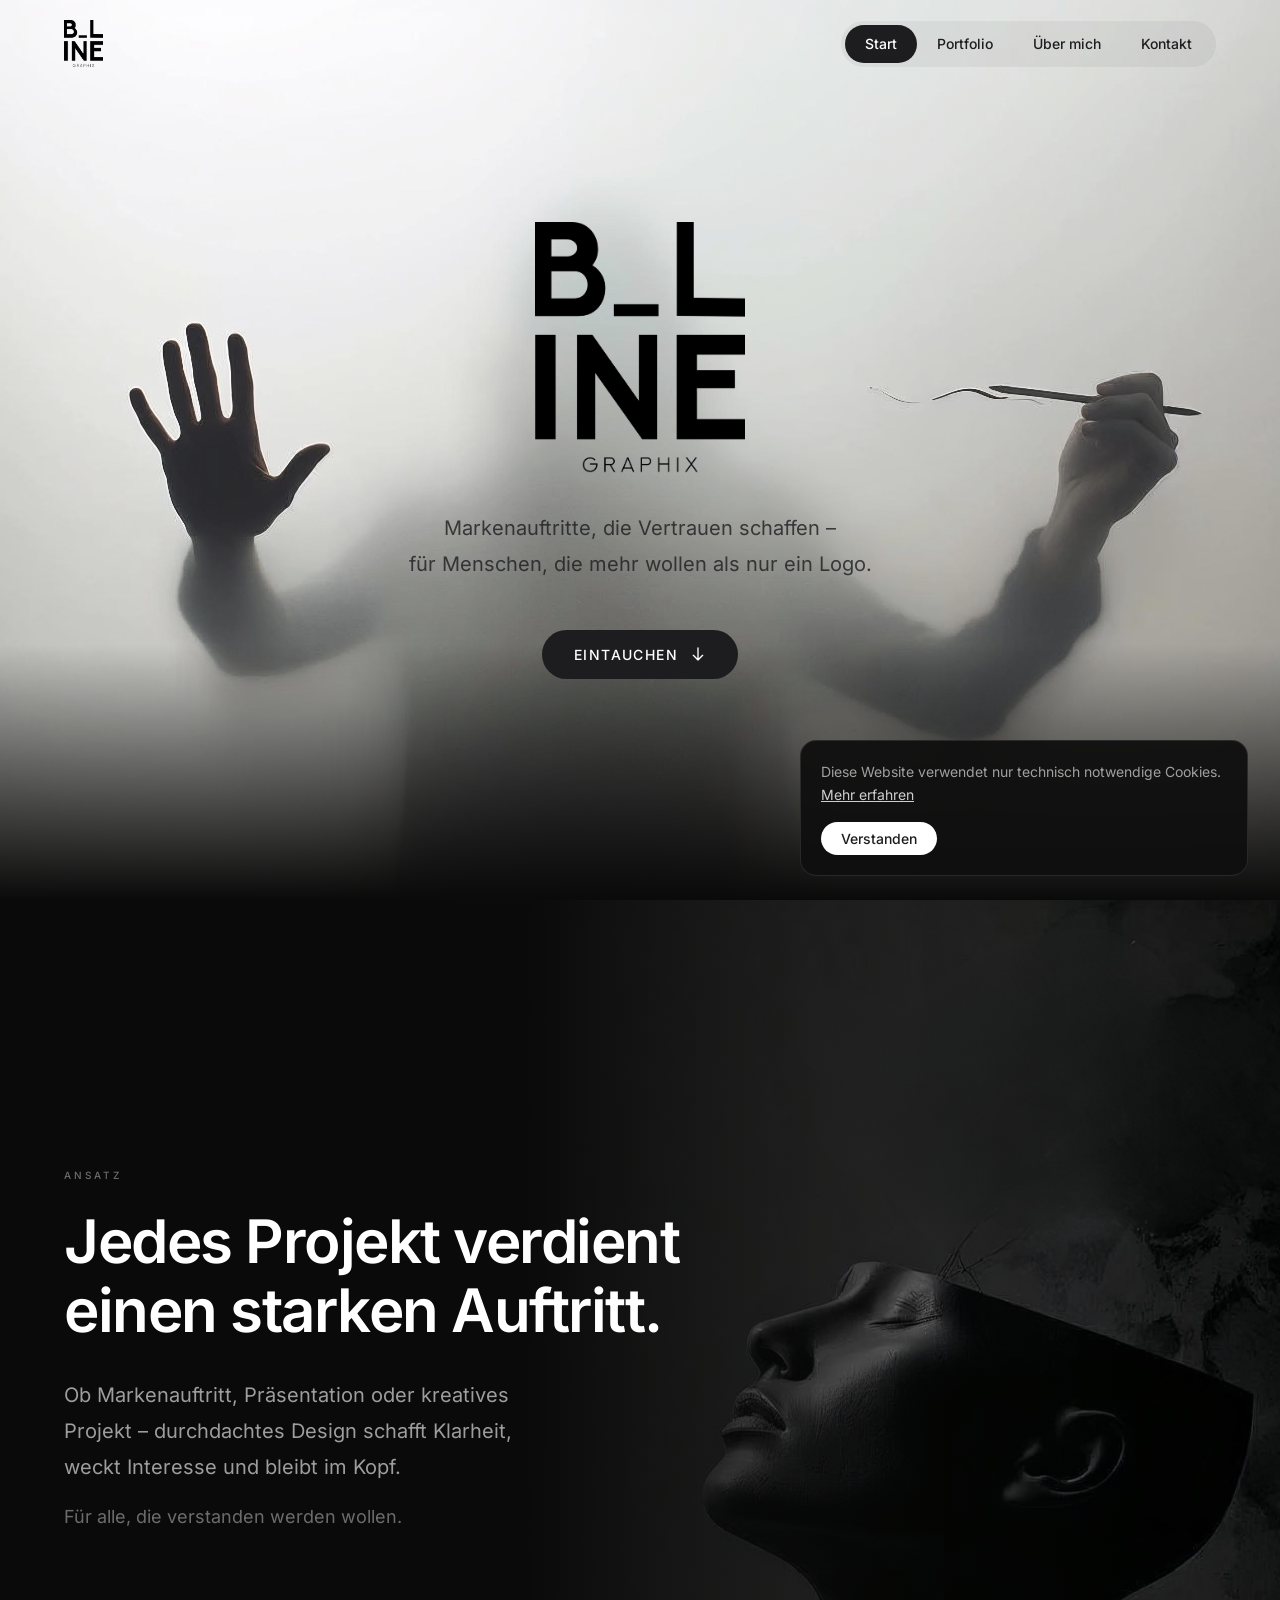
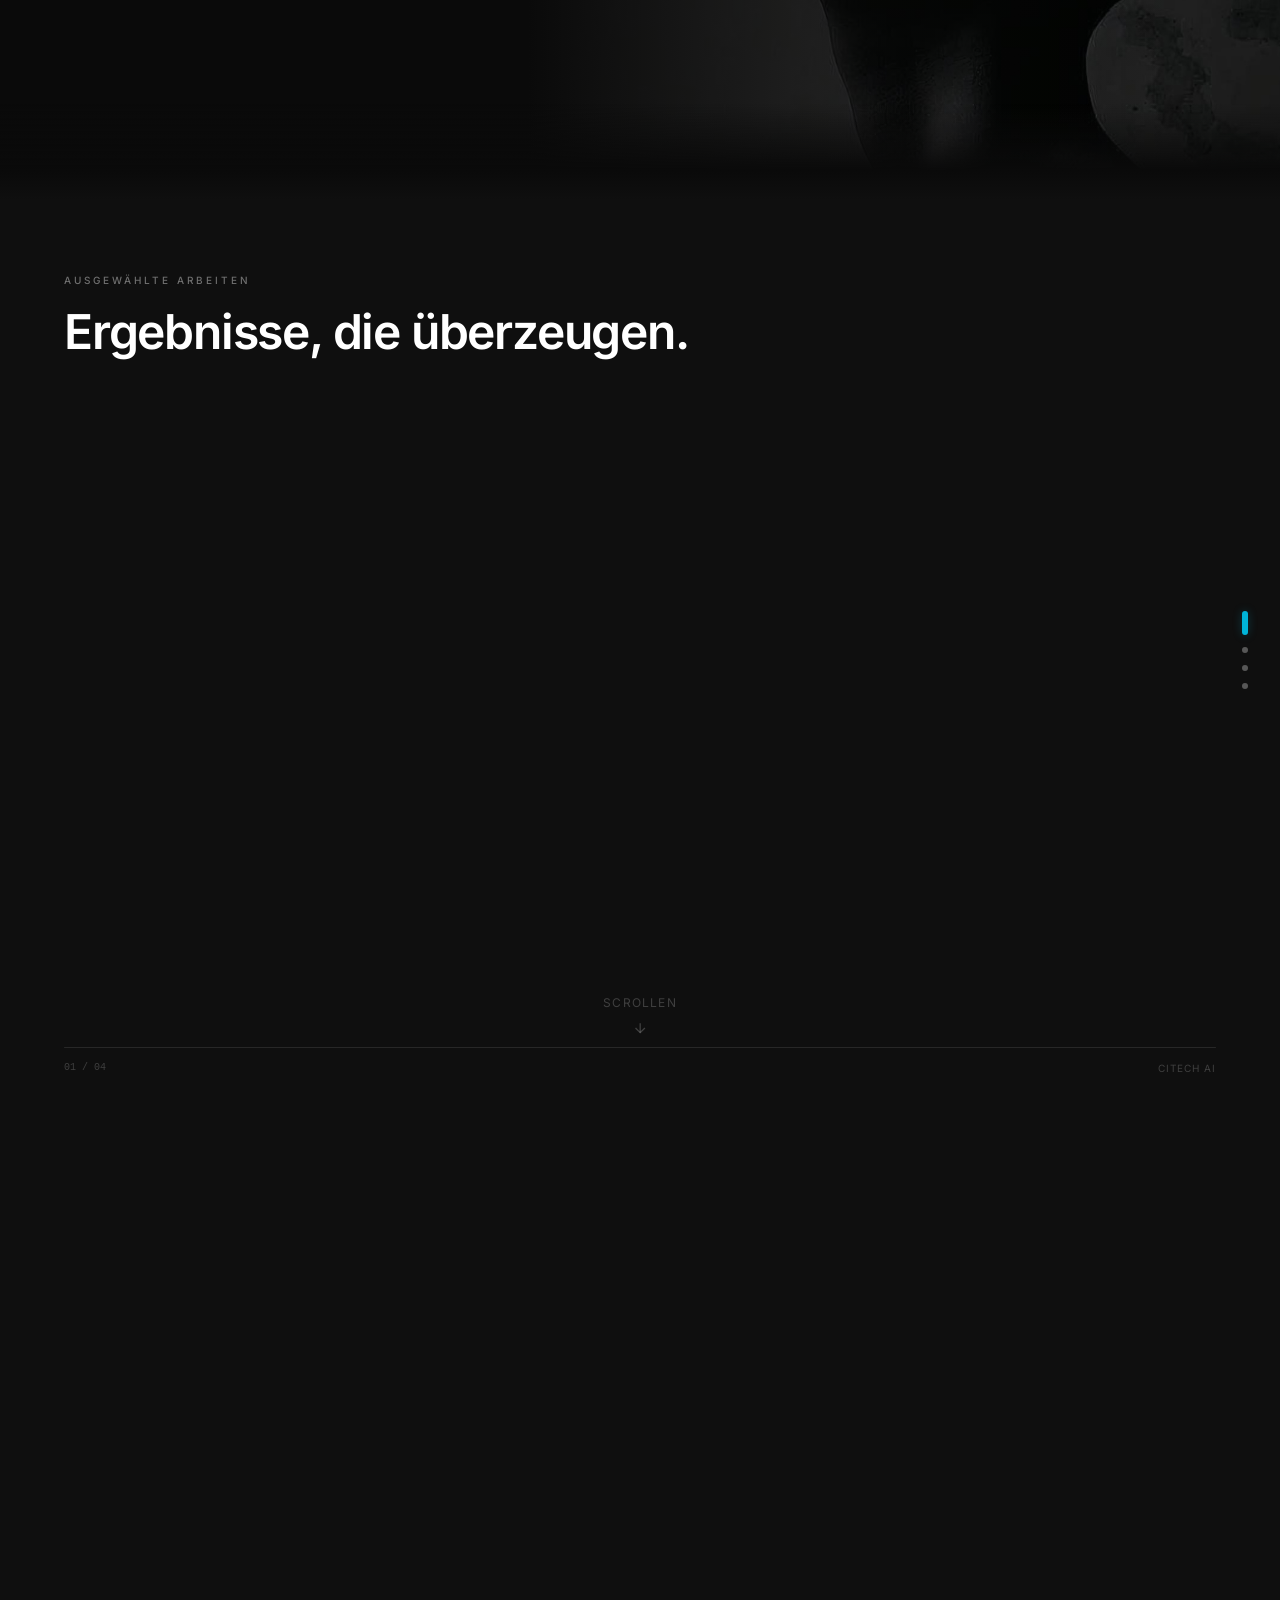
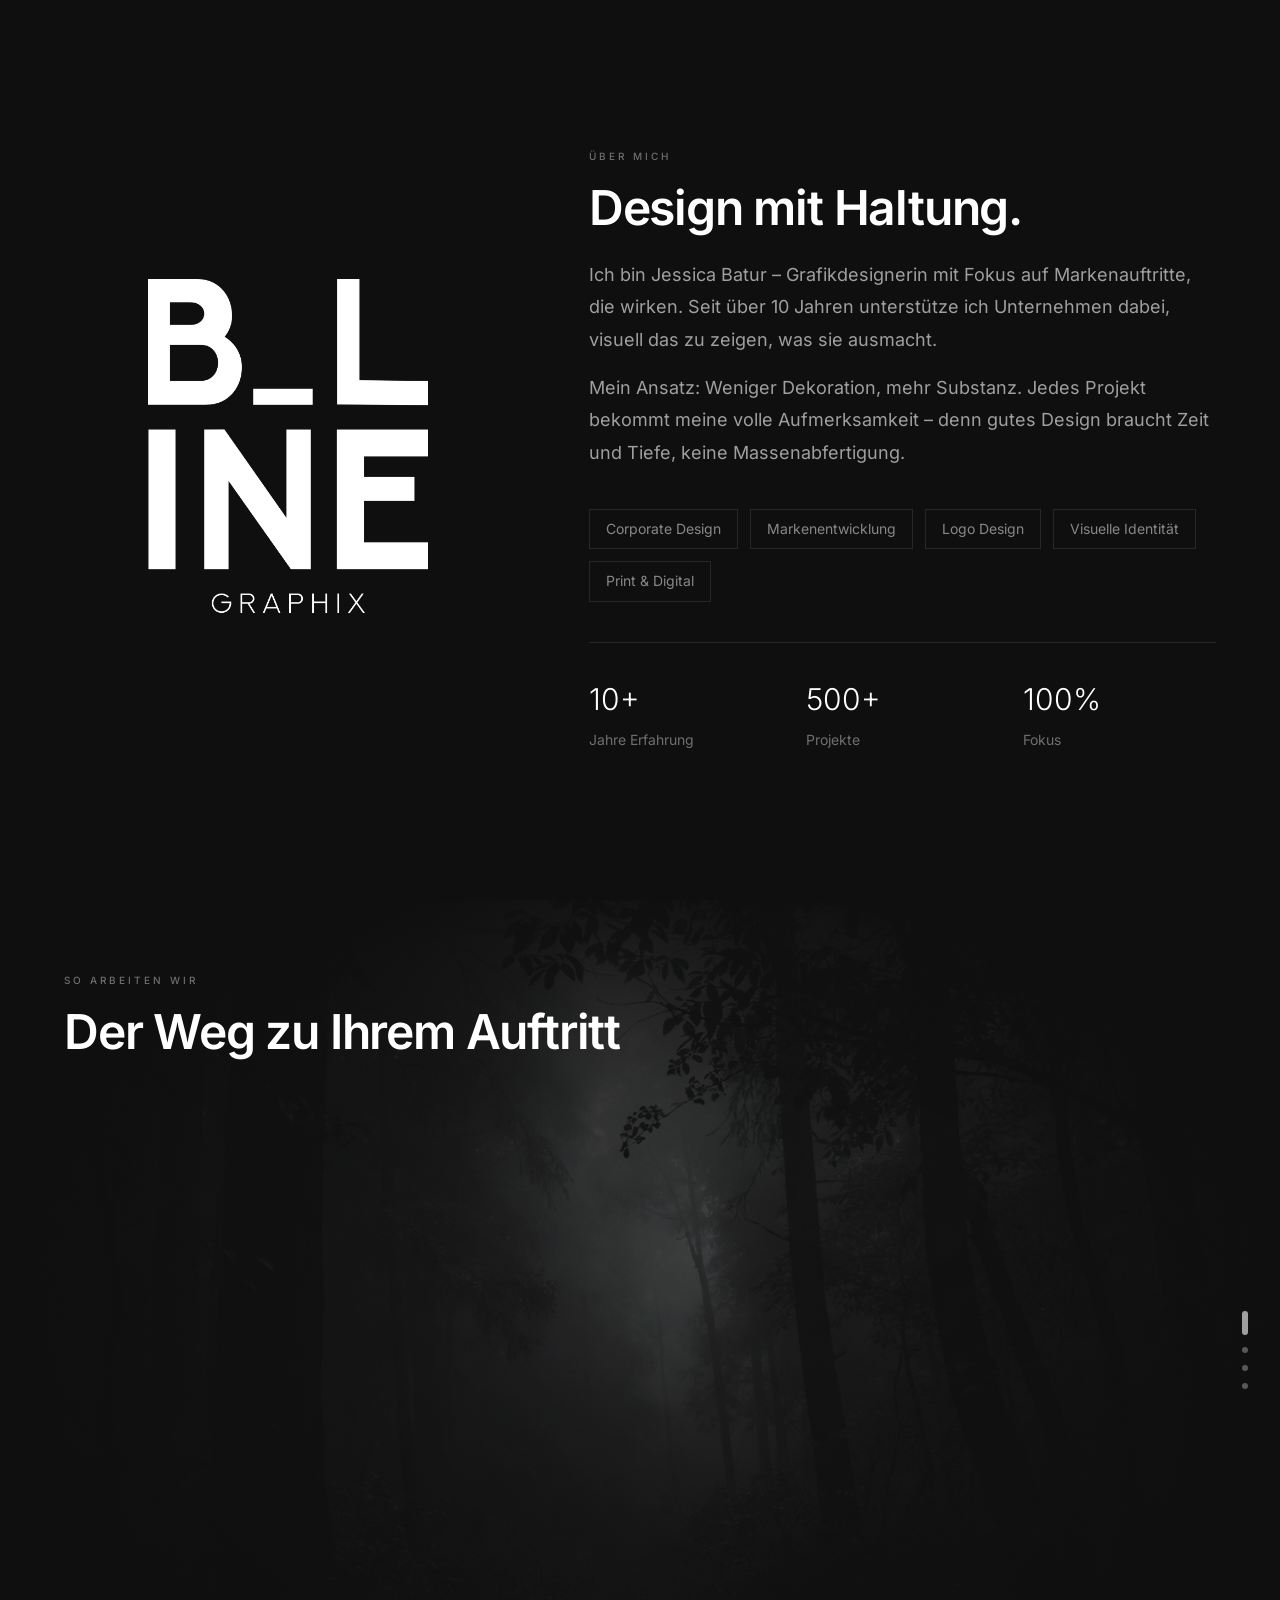
==== commit a4701e81: "CRITICAL: Fix contact form domain, git exposure, phone number 1. contact-handler.php: Fixed allowed_" ====
--- a/index.html
+++ b/index.html
@@ -5,14 +5,14 @@
     <meta name="viewport" content="width=device-width, initial-scale=1.0">
     <title>B_LineGraphix – Grafikdesign & visuelle Kommunikation</title>
     <meta name="description" content="Markenauftritte, die Vertrauen schaffen – für Menschen, die mehr wollen als nur ein Logo. Grafikdesign von Jessica Batur.">
-    <link rel="canonical" href="https://www.b-line-graphix.de/">
+    <link rel="canonical" href="https://b-line-graphix.de/">
 
     <!-- Open Graph / Social -->
     <meta property="og:type" content="website">
-    <meta property="og:url" content="https://www.b-line-graphix.de/">
+    <meta property="og:url" content="https://b-line-graphix.de/">
     <meta property="og:title" content="B_LineGraphix – Grafikdesign & visuelle Kommunikation">
     <meta property="og:description" content="Markenauftritte, die Vertrauen schaffen – für Menschen, die mehr wollen als nur ein Logo. Grafikdesign von Jessica Batur.">
-    <meta property="og:image" content="https://www.b-line-graphix.de/assets/images/hero-background.jpg">
+    <meta property="og:image" content="https://b-line-graphix.de/assets/images/hero-background.jpg">
     <meta property="og:locale" content="de_DE">
     <meta property="og:site_name" content="B_LineGraphix">
 
@@ -332,7 +332,7 @@
                         </div>
                         <div class="contact-info-group">
                             <span class="contact-info-label">Telefon</span>
-                            <a href="tel:+4917096698531" class="contact-info-value">0170 9669853</a>
+                            <a href="tel:+491709669853" class="contact-info-value">0170 9669853</a>
                         </div>
                         <div class="contact-info-group">
                             <span class="contact-info-label">Adresse</span>
@@ -378,7 +378,7 @@
                     <h4 class="footer-col-title">Kontakt</h4>
                     <div class="footer-links">
                         <a href="mailto:info@blinegraphix.de">info@blinegraphix.de</a>
-                        <a href="tel:+4917096698531">0170 9669853</a>
+                        <a href="tel:+491709669853">0170 9669853</a>
                         <span>Dorfstraße 30a, 85445 Oberding</span>
                     </div>
                 </div>
